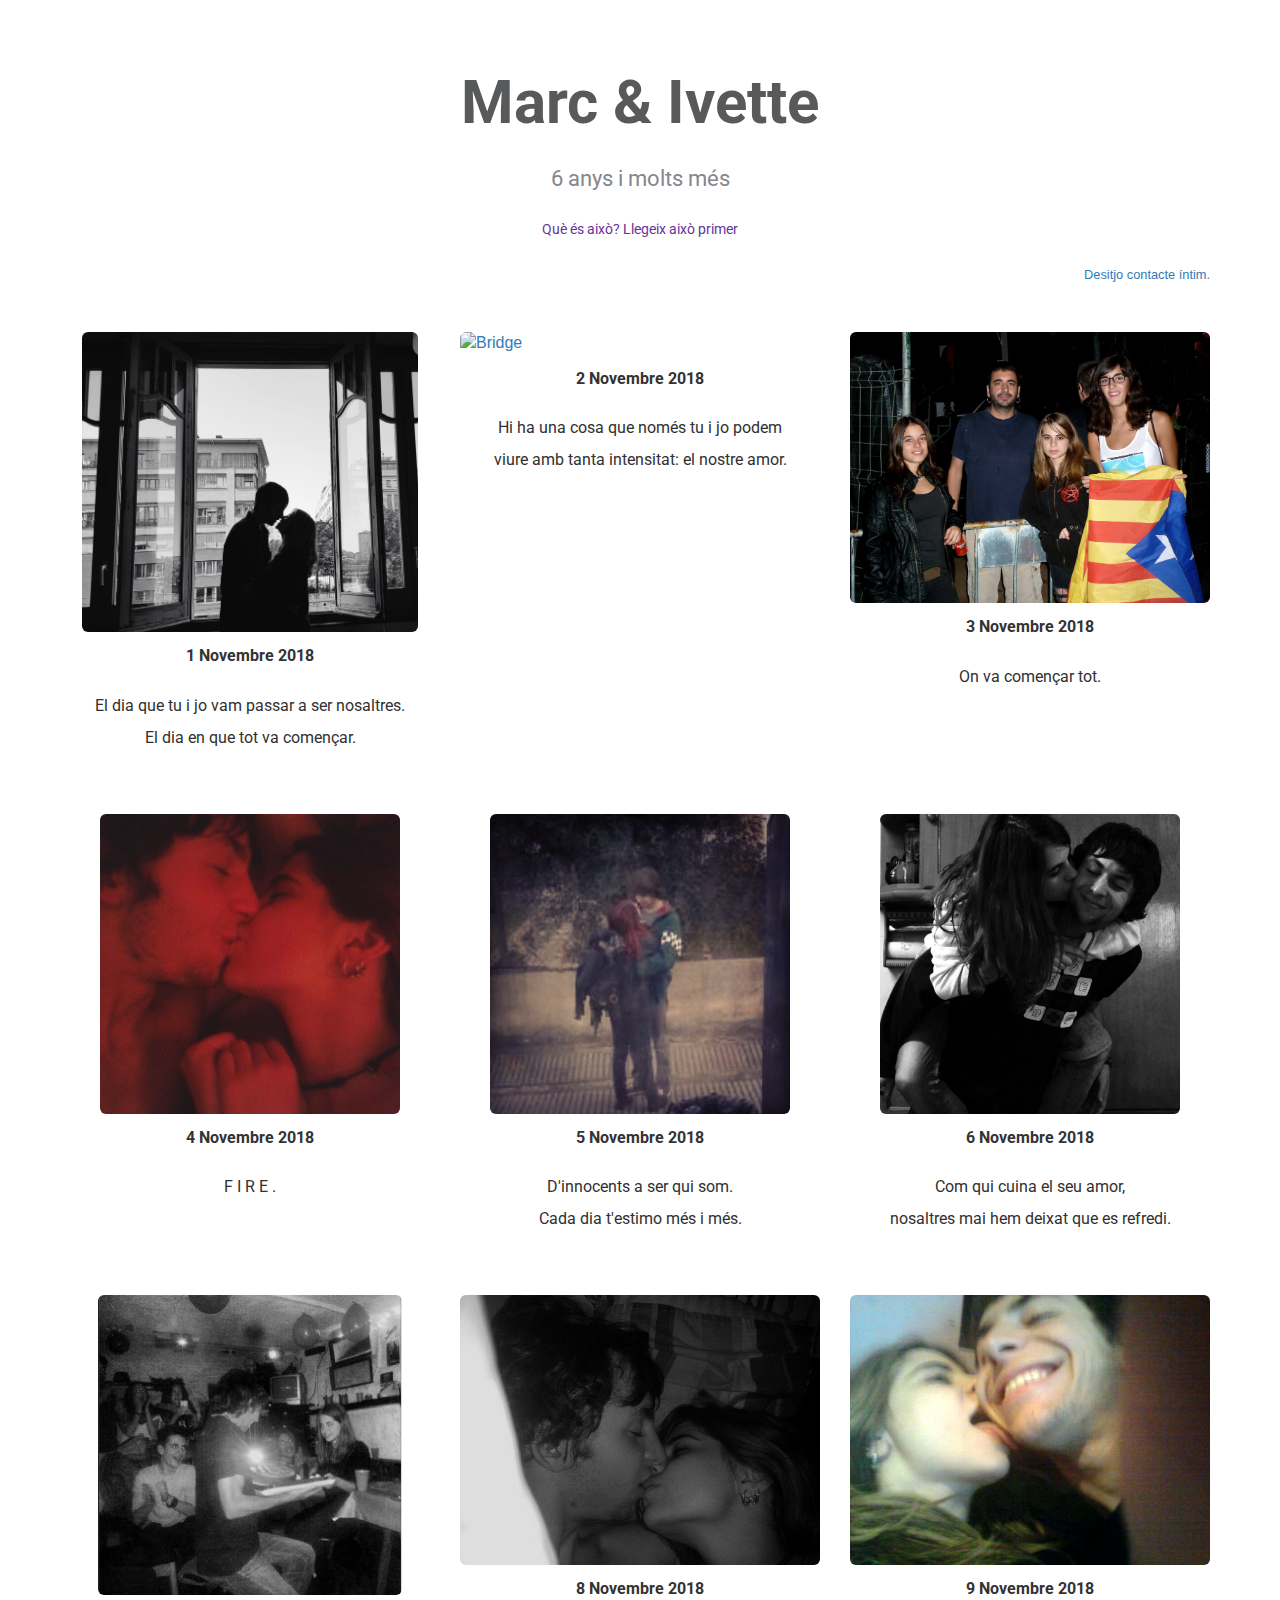
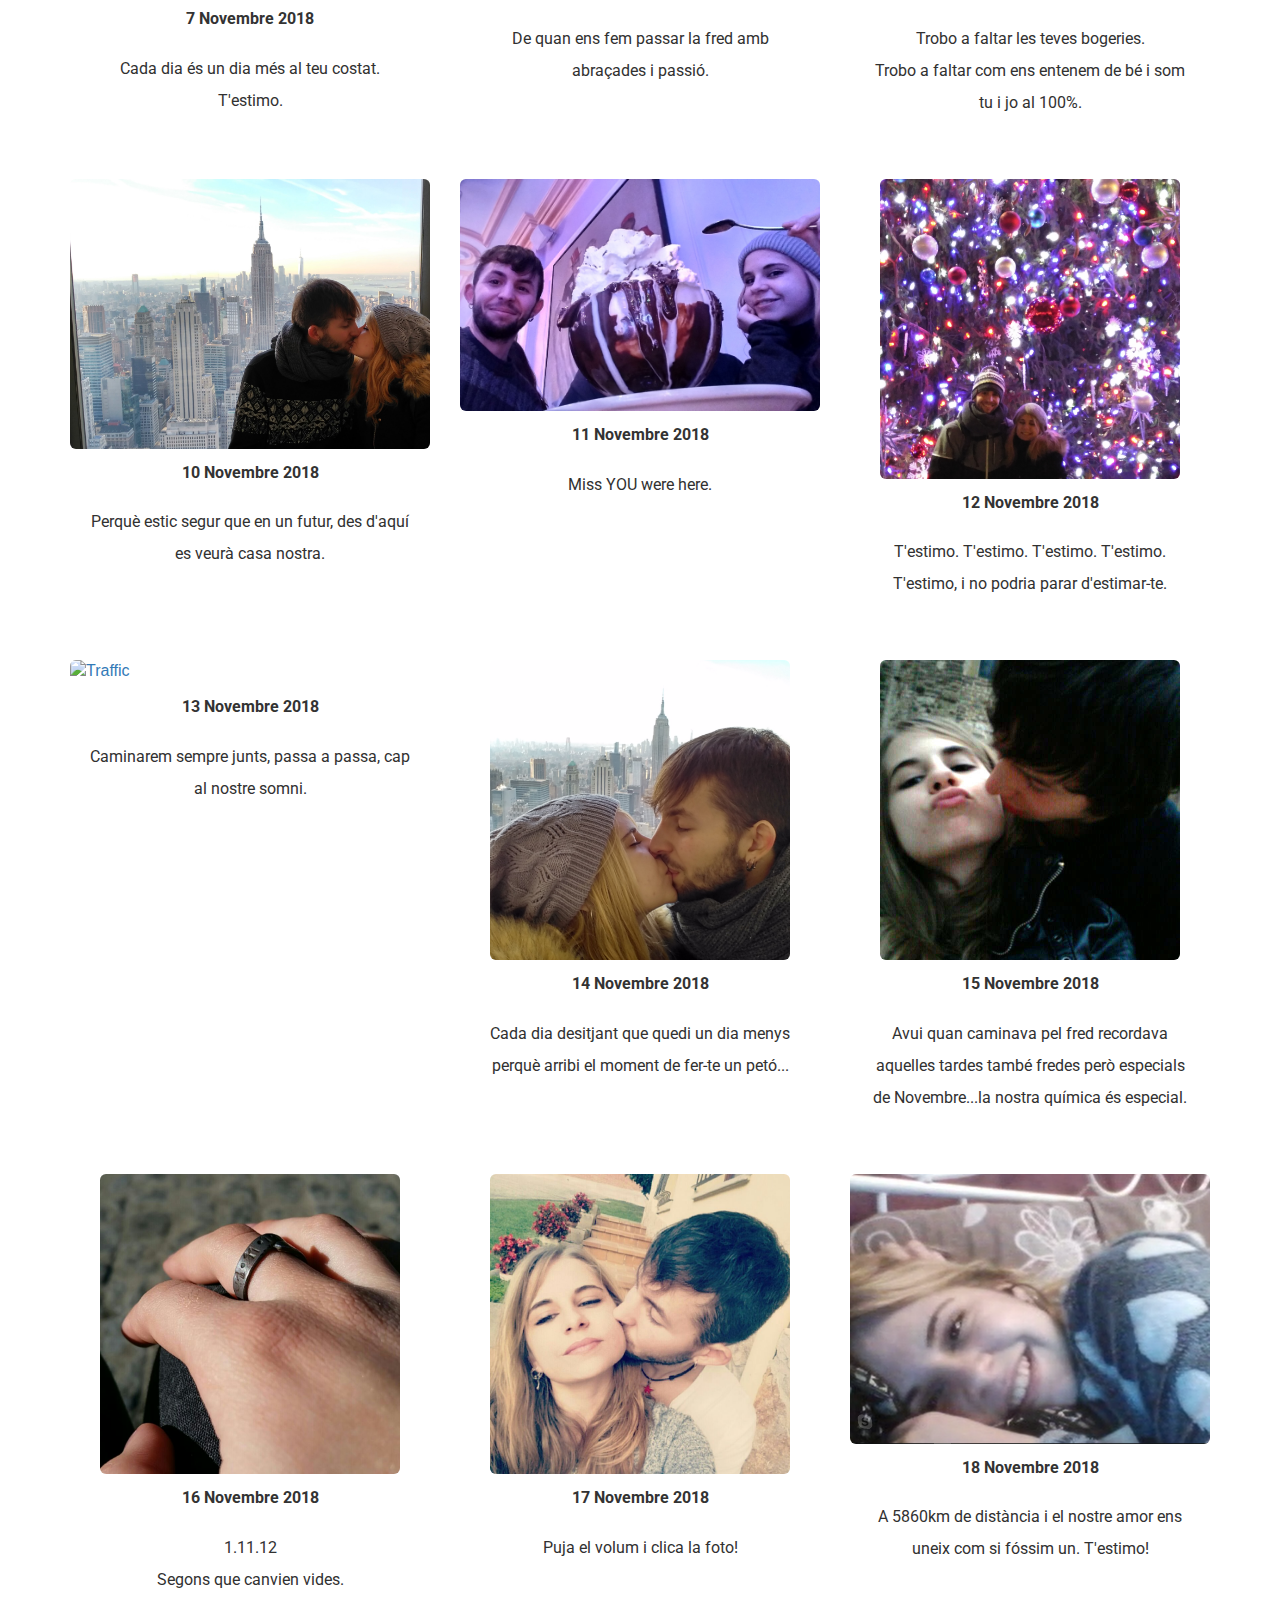
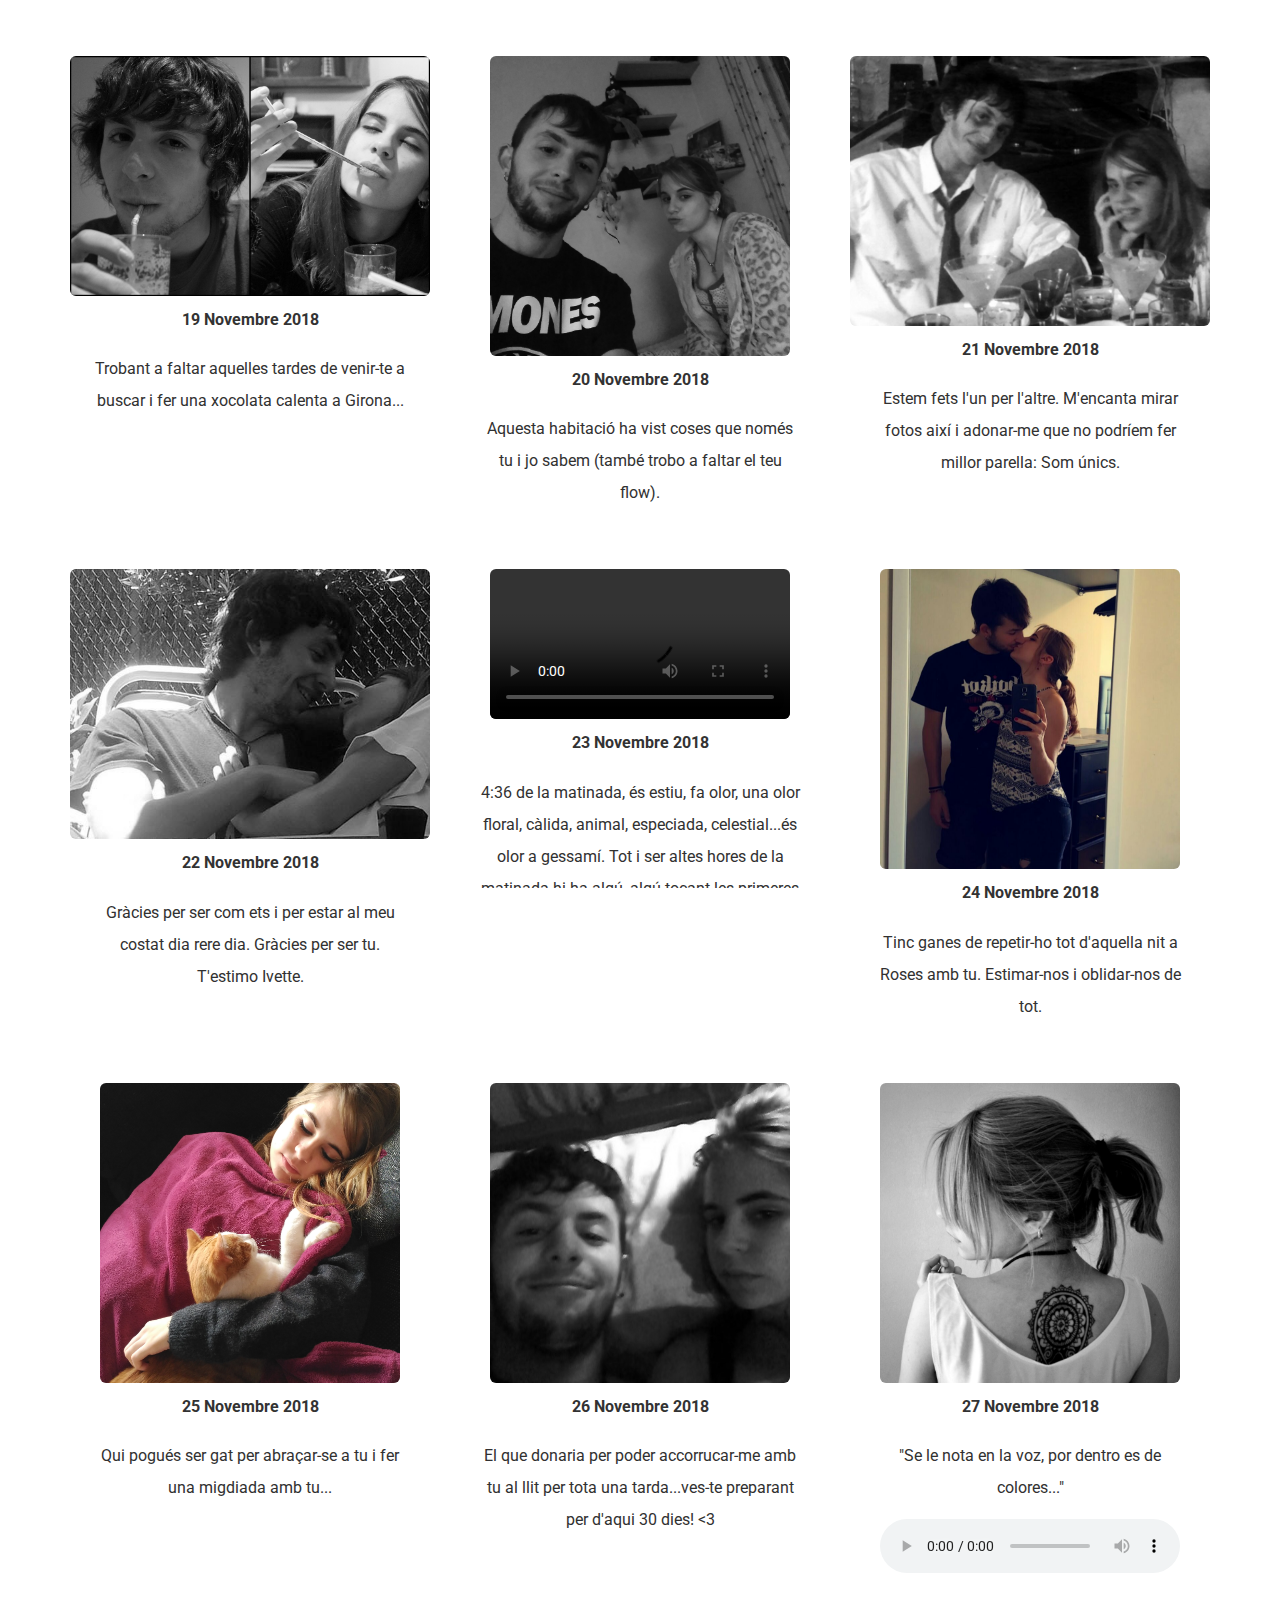
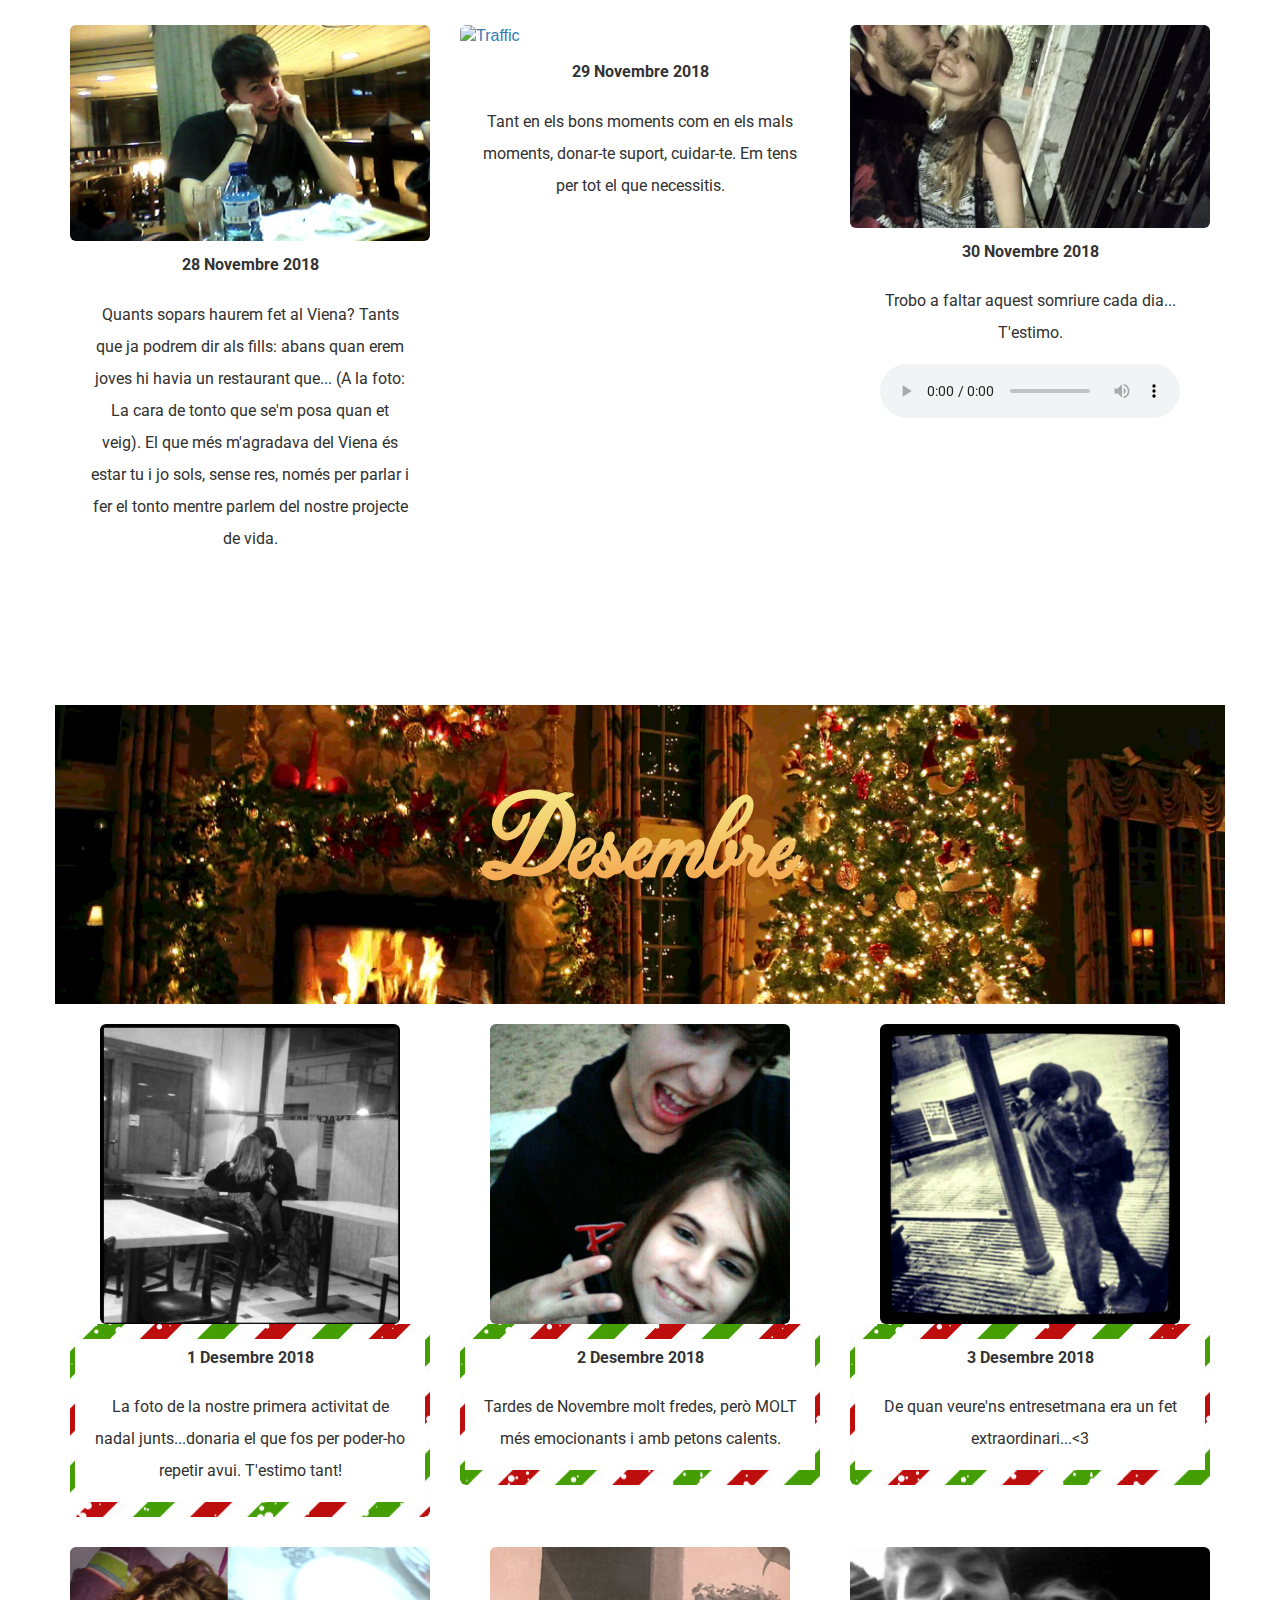
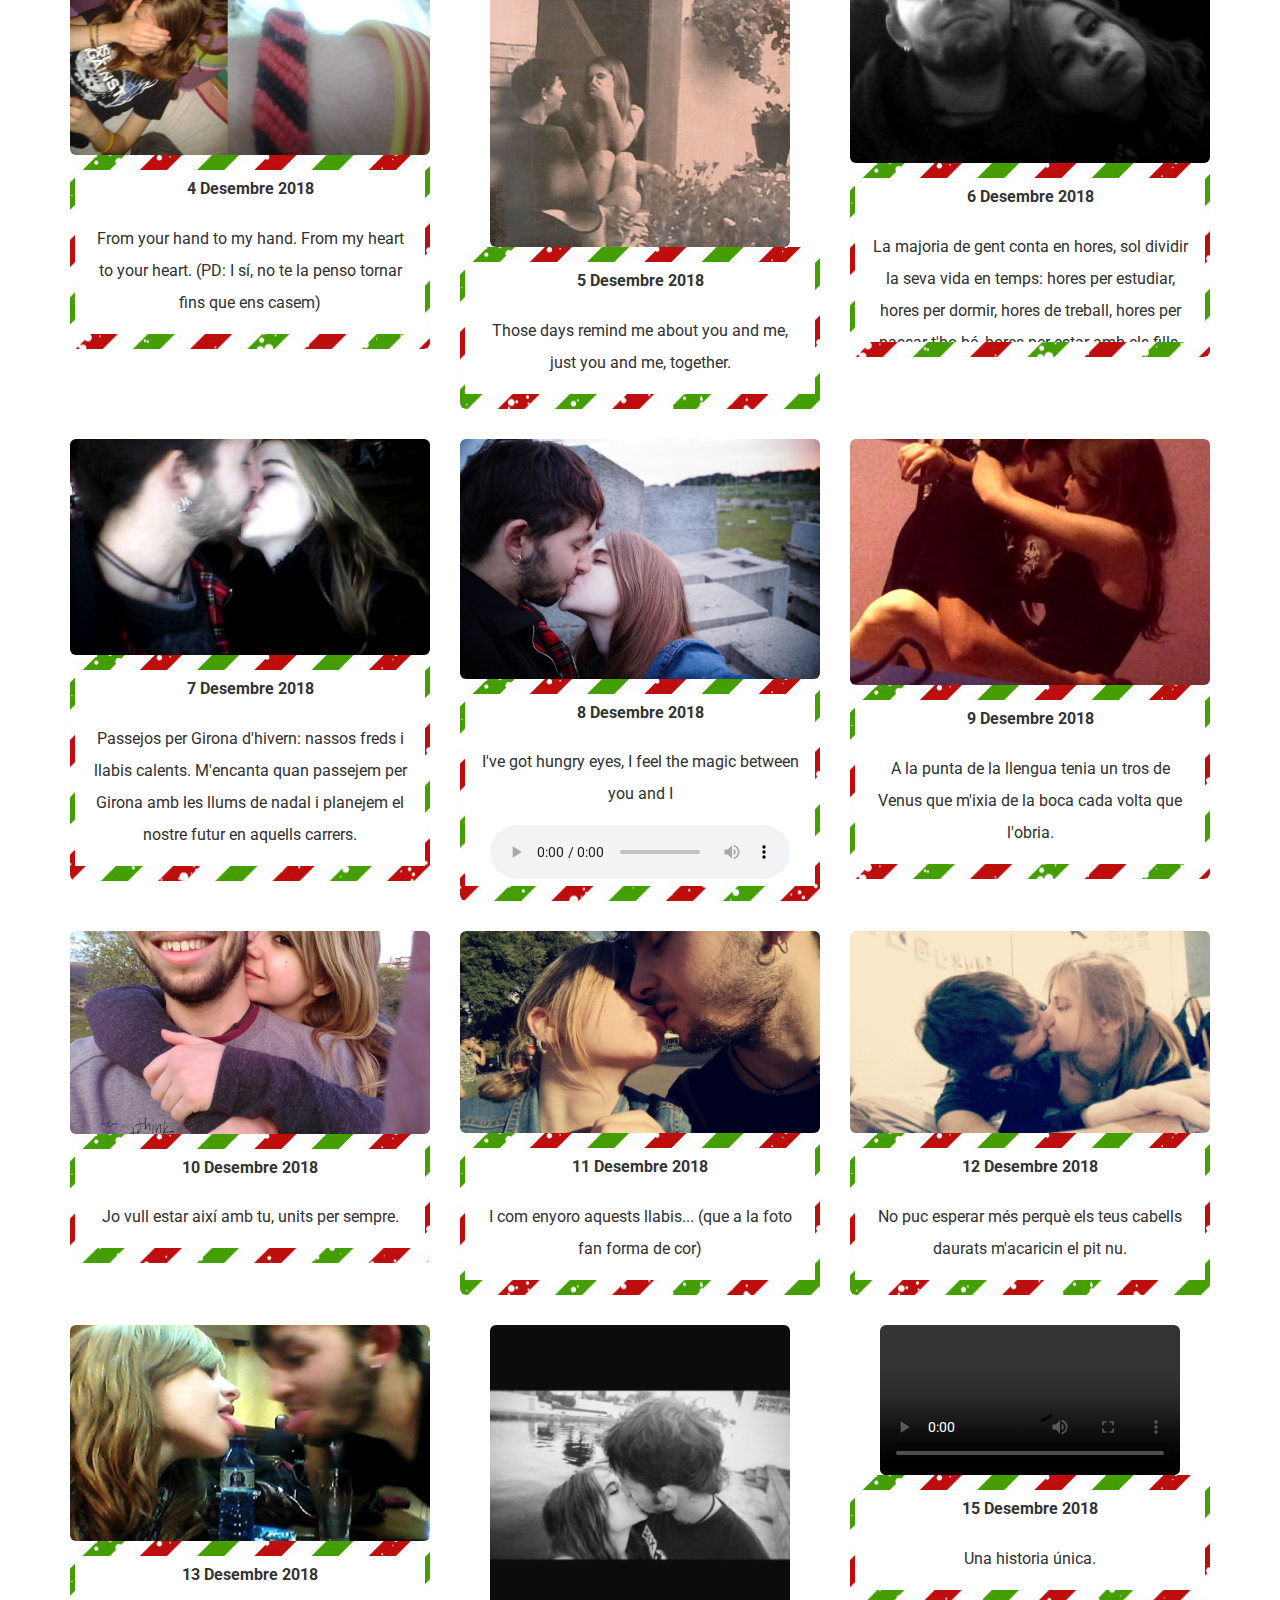
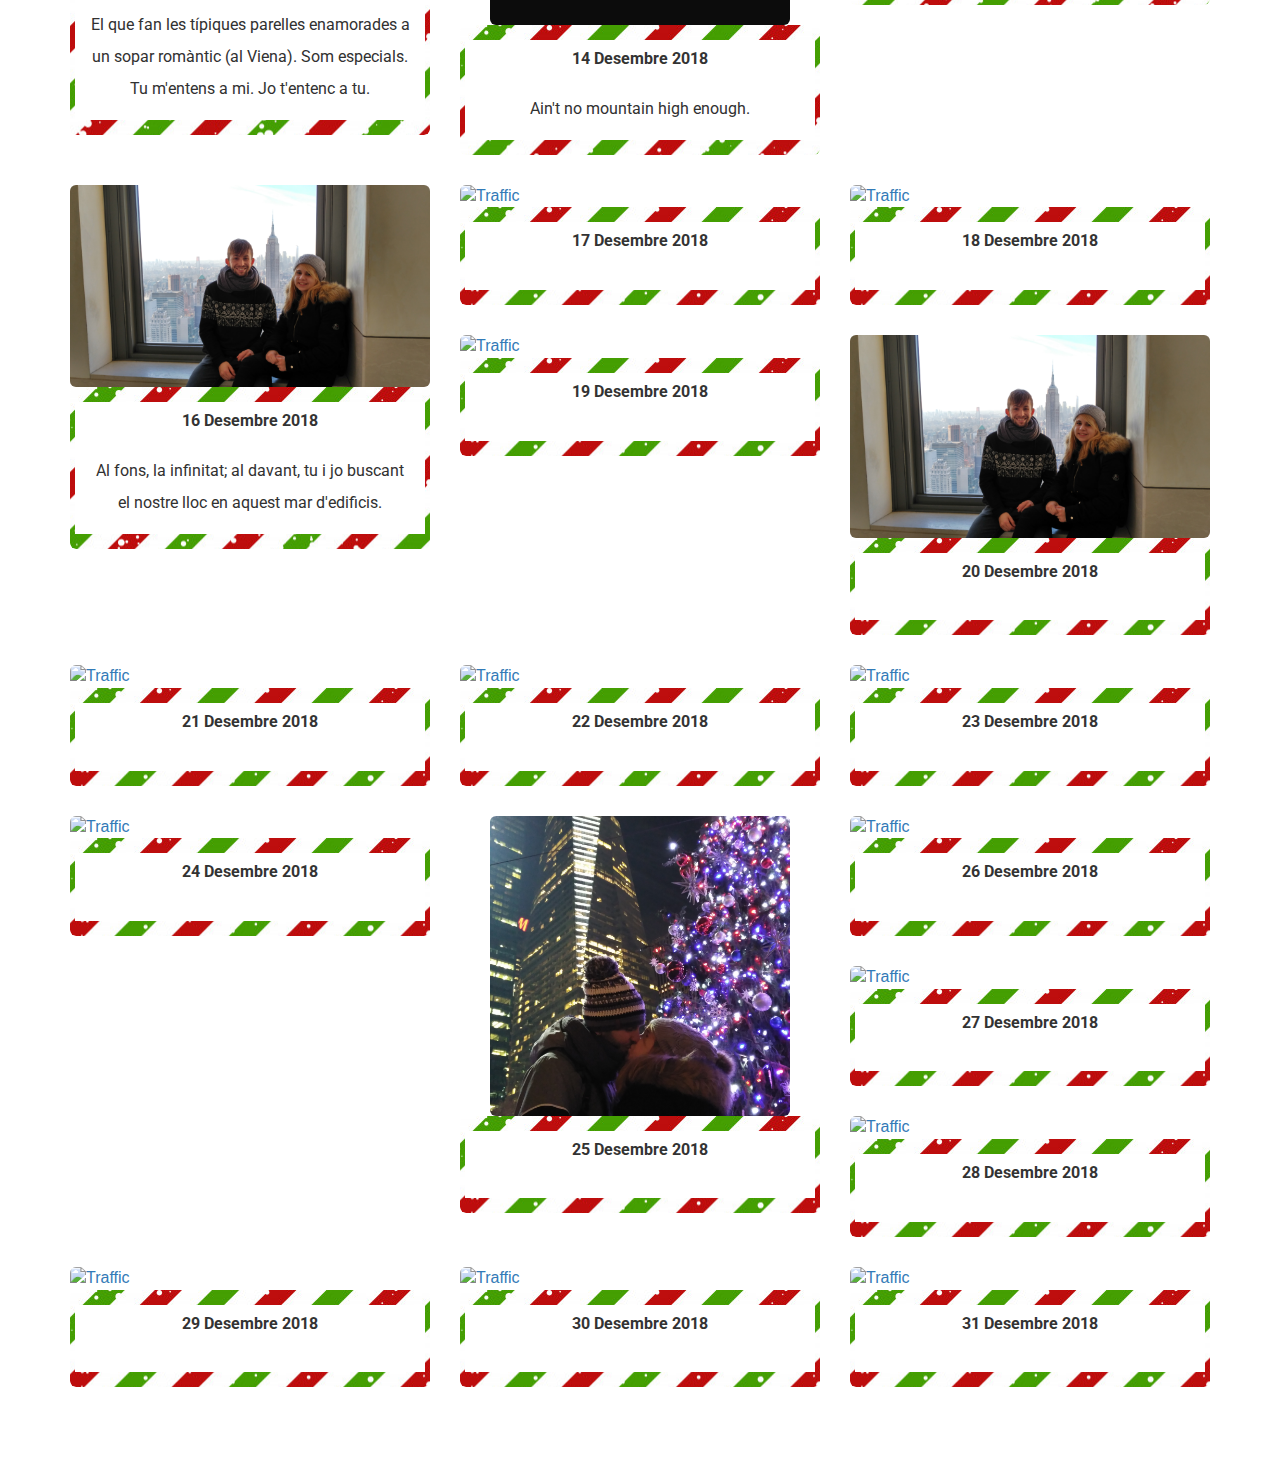
==== index.html @ a304feb8 "pujja" ====
<!DOCTYPE html>
<html>

<head>
    <meta charset="utf-8" />
    <meta http-equiv="X-UA-Compatible" content="IE=edge">
    <title>Nauak</title>
    <meta name="viewport" content="width=device-width, initial-scale=1, shrink-to-fit=no">

    <!-- Bootstrap styles -->
    <!-- Bootstrap 4 desactivat però tb funciona, faré servir el 3 com al tutorial -->
    <!--link rel="stylesheet" href="https://maxcdn.bootstrapcdn.com/bootstrap/4.0.0/css/bootstrap.min.css" integrity="sha384-Gn5384xqQ1aoWXA+058RXPxPg6fy4IWvTNh0E263XmFcJlSAwiGgFAW/dAiS6JXm" crossorigin="anonymous"-->

    <!-- Bootstrap 3 -->
    <!-- ink rel="stylesheet" href="https://maxcdn.bootstrapcdn.com/bootstrap/3.3.7/css/bootstrap.min.css" -->

    <link rel="stylesheet" href="styles/bootstrap.min.css">

    <!-- Font utilitzada -->

    <!--link href="https://fonts.googleapis.com/css?family=Droid+Sans:400,700" rel="stylesheet"-->
    <!-- Roboto! -->
    <link href="https://fonts.googleapis.com/css?family=Roboto:400,600,700,800" rel="stylesheet">

    <!--link rel="stylesheet" href="https://cdnjs.cloudflare.com/ajax/libs/baguettebox.js/1.8.1/baguetteBox.min.css"-->

    <!-- gallery styles -->
    <link rel="stylesheet" href="styles/baguetteBox.min.css">
    <link rel="stylesheet" href="styles/gallery-clean.css">
    <link rel="stylesheet" href="styles/videos.css">

    <!-- Button stylesheet -->
    <!--link rel="stylesheet" href="styles/topbutton.css"-->

    <!-- Return to top button styles -->
    <!--style>
        .back-to-top{
            cursor: pointer;
            position: fixed;
            bottom: 20px;
            right: 20px;
            display:none;
        }
    </style-->

    <!-- Fonts -->
    <link rel="stylesheet" href="christmasfonts/christmaseve_Numb.ttf">
    <style>
        #return-to-top {
            position: fixed;
            bottom: 20px;
            right: 20px;
            background: rgb(0, 0, 0);
            background: rgba(0, 0, 0, 0.7);
            width: 50px;
            height: 50px;
            display: block;
            text-decoration: none;
            -webkit-border-radius: 35px;
            -moz-border-radius: 35px;
            border-radius: 35px;
            display: none;
            -webkit-transition: all 0.3s linear;
            -moz-transition: all 0.3s ease;
            -ms-transition: all 0.3s ease;
            -o-transition: all 0.3s ease;
            transition: all 0.3s ease;
        }

        #return-to-top i {
            color: #fff;
            margin: 0;
            position: relative;
            left: 16px;
            top: 13px;
            font-size: 19px;
            -webkit-transition: all 0.3s ease;
            -moz-transition: all 0.3s ease;
            -ms-transition: all 0.3s ease;
            -o-transition: all 0.3s ease;
            transition: all 0.3s ease;
        }

        #return-to-top:hover {
            background: rgba(0, 0, 0, 0.9);
        }

        #return-to-top:hover i {
            color: #fff;
            top: 5px;
        }

        /*
.jumbotron {
 background: url(images/Fondo.jpg) fixed center no-repeat;
 background-size: cover;
 min-height: 500px;
}*/
    </style>

    <link rel="stylesheet" href="styles/custom_style.css">

    <link rel="manifest" href="/manifest.json">

</head>

<body>

    <!--a href="#" id="return-to-top"><i class="icon-chevron-up"></i></a-->

    <!--button id="myBtn" class="js-scroll-trigger" title="Go to top">Top</button-->


    <!-- ICON NEEDS FONT AWESOME FOR CHEVRON UP ICON -->
    <link href="//netdna.bootstrapcdn.com/font-awesome/3.2.1/css/font-awesome.css" rel="stylesheet">

    <!--div class="jumbotron"></div-->

    <div class="container gallery-container">

        <h1>Marc & Ivette</h1>

        <p class="page-description text-center">6 anys i molts més</p>

        <a href="https://nauak.github.io/about/">
            <p class="page-description text-center" style="font-size:14px;color:rebeccapurple">Què és això? Llegeix
                això primer</p>
        </a>

        <a href="./contacte.html">
            <p style="text-align: end; font-size:0.8em">Desitjo contacte íntim.</p>
        </a>


        <div class="tz-gallery">
            <div id="novembrewrapp">
                <div class="row">

                    <div class="col-sm-6 col-md-4">
                        <div class="thumbnail">
                            <a class="lightbox" href="images/11-1.jpeg">
                                <img src="images/11-1.jpeg" alt="Park">
                            </a>
                            <div class="caption">
                                <h3>1 Novembre 2018</h3>
                                <p>El dia que tu i jo vam passar a ser nosaltres. El dia en que tot va començar.</p>
                            </div>
                        </div>
                    </div>
                    <div class="col-sm-6 col-md-4">
                        <div class="thumbnail">
                            <a class="lightbox" href="images/11-2.jpeg">
                                <img src="images/11-2.jpeg" alt="Bridge">
                            </a>
                            <div class="caption">
                                <h3>2 Novembre 2018</h3>
                                <p>Hi ha una cosa que només tu i jo podem viure amb tanta intensitat: el nostre amor.</p>
                            </div>
                        </div>
                    </div>
                    <div class="col-sm-6 col-md-4">
                        <div class="thumbnail">
                            <a class="lightbox" href="images/11-3.jpg">
                                <img src="images/11-3.jpg" alt="Tuneel">
                            </a>
                            <div class="caption">
                                <h3>3 Novembre 2018</h3>
                                <p>On va començar tot.</p>
                            </div>
                        </div>
                    </div>

                </div>
                <div class="row">
                    <div class="col-sm-6 col-md-4">
                        <div class="thumbnail">
                            <a class="lightbox" href="images/11-4.jpg">
                                <img src="images/11-4.jpg" alt="Tuneel">
                            </a>
                            <div class="caption">
                                <h3>4 Novembre 2018</h3>
                                <p>F I R E .</p>
                            </div>
                        </div>
                    </div>
                    <div class="col-sm-6 col-md-4">
                        <div class="thumbnail">
                            <a class="lightbox" href="images/11-5.jpg">
                                <img src="images/11-5.jpg" alt="Rails">
                            </a>
                            <div class="caption">
                                <h3>5 Novembre 2018</h3>
                                <p style="padding-bottom: 0px">D'innocents a ser qui som.</p>
                                <p style="padding-top: 0px">Cada dia t'estimo més i més.</p>
                            </div>
                        </div>
                    </div>
                    <div class="col-sm-6 col-md-4">
                        <div class="thumbnail">
                            <a class="lightbox" href="images/11-6.jpg">
                                <img src="images/11-6.jpg" alt="Traffic">
                            </a>
                            <div class="caption">
                                <h3>6 Novembre 2018</h3>
                                <p style="padding-bottom: 0px">Com qui cuina el seu amor,</p>
                                <p style="padding-top: 0px">nosaltres mai hem deixat que es refredi.</p>
                            </div>
                        </div>
                    </div>
                </div>
                <div class="row">
                    <div class="col-sm-6 col-md-4">
                        <div class="thumbnail">
                            <a class="lightbox" href="images/11-7.jpg">
                                <img src="images/11-7.jpg" alt="Traffic">
                            </a>
                            <div class="caption">
                                <h3>7 Novembre 2018</h3>
                                <p style="padding-bottom: 0px">Cada dia és un dia més al teu costat.</p>
                                <p style="padding-top: 0px">T'estimo.</p>
                            </div>
                        </div>
                    </div>
                    <div class="col-sm-6 col-md-4">
                        <div class="thumbnail">
                            <a class="lightbox" href="images/11-8.jpg">
                                <img src="images/11-8.jpg" alt="Traffic">
                            </a>
                            <div class="caption">
                                <h3>8 Novembre 2018</h3>
                                <p>De quan ens fem passar la fred amb abraçades i passió.</p>
                            </div>
                        </div>
                    </div>
                    <div class="col-sm-6 col-md-4">
                        <div class="thumbnail">
                            <a class="lightbox" href="images/11-9.jpg">
                                <img src="images/11-9.jpg" alt="Traffic">
                            </a>
                            <div class="caption">
                                <h3>9 Novembre 2018</h3>
                                <p style="padding-bottom: 0px">Trobo a faltar les teves bogeries.</p>
                                <p style="padding-top: 0px">Trobo a faltar com ens entenem de bé i som tu i jo al 100%.</p>
                            </div>
                        </div>
                    </div>
                </div>
                <div class="row">
                    <div class="col-sm-6 col-md-4">
                        <div class="thumbnail">
                            <a class="lightbox" href="images/11-10.jpg">
                                <img src="images/11-10.jpg" alt="Traffic">
                            </a>
                            <div class="caption">
                                <h3>10 Novembre 2018</h3>
                                <p>Perquè estic segur que en un futur, des d'aquí es veurà casa nostra.</p>
                            </div>
                        </div>
                    </div>
                    <div class="col-sm-6 col-md-4">
                        <div class="thumbnail">
                            <a class="lightbox" href="images/11-11.jpg">
                                <img src="images/11-11.jpg" alt="Traffic">
                            </a>
                            <div class="caption">
                                <h3>11 Novembre 2018</h3>
                                <p>Miss YOU were here.</p>
                            </div>
                        </div>
                    </div>
                    <div class="col-sm-6 col-md-4">
                        <div class="thumbnail">
                            <a class="lightbox" href="images/11-12.jpg">
                                <img src="images/11-12.jpg" alt="Traffic">
                            </a>
                            <div class="caption">
                                <h3>12 Novembre 2018</h3>
                                <p>T'estimo. T'estimo. T'estimo. T'estimo. T'estimo, i no podria parar d'estimar-te.</p>
                            </div>
                        </div>
                    </div>
                </div>
                <div class="row">
                    <div class="col-sm-6 col-md-4">
                        <div class="thumbnail">
                            <a class="lightbox" href="images/11-13.jpg">
                                <img src="images/11-13.jpg" alt="Traffic">
                            </a>
                            <div class="caption">
                                <h3>13 Novembre 2018</h3>
                                <p>Caminarem sempre junts, passa a passa, cap al nostre somni.</p>
                            </div>
                        </div>
                    </div>
                    <div class="col-sm-6 col-md-4">
                        <div class="thumbnail">
                            <a class="lightbox" href="images/11-14.jpg">
                                <img src="images/11-14.jpg" alt="Traffic">
                            </a>
                            <div class="caption">
                                <h3>14 Novembre 2018</h3>
                                <p>Cada dia desitjant que quedi un dia menys perquè arribi el moment de fer-te un
                                    petó...</p>
                            </div>
                        </div>
                    </div>
                    <div class="col-sm-6 col-md-4">
                        <div class="thumbnail">
                            <a class="lightbox" href="images/11-15.jpg">
                                <img src="images/11-15.jpg" alt="Traffic">
                            </a>
                            <div class="caption">
                                <h3>15 Novembre 2018</h3>
                                <p>Avui quan caminava pel fred recordava aquelles tardes també fredes però especials de
                                    Novembre...la nostra química és especial.</p>
                            </div>
                        </div>
                    </div>
                </div>
                <div class="row">
                    <div class="col-sm-6 col-md-4">
                        <div class="thumbnail">
                            <a class="lightbox" href="images/11-16.jpg">
                                <img src="images/11-16.jpg" alt="Traffic">
                            </a>
                            <div class="caption">
                                <h3>16 Novembre 2018</h3>
                                <p style="padding-bottom: 0px">1.11.12</p>
                                <p style="padding-top: 0px">Segons que canvien vides.</p>
                            </div>
                        </div>
                    </div>
                    <div class="col-sm-6 col-md-4">
                        <div class="thumbnail">
                            <a class="lightbox" href="images/11-17.jpg" onclick="document.getElementById('Beast').play(); document.getElementById('Beast').style.display = 'block'; document.getElementById('amagaho').style.display = 'none'; document.getElementById('mostraho').style.display = 'block'">
                                <img src="images/11-17.jpg" alt="Traffic">
                            </a>
                            <div class="caption">
                                <h3>17 Novembre 2018</h3>
                                <p id="amagaho">Puja el volum i clica la foto!</p>
                                <p id="mostraho" style="display:none">17/11...T'estimo tant petitsuis!!</p>
                                <audio style="display: none; margin-left: auto; margin-right: auto" id="Beast" src="media/BeastBurden.mp3"
                                    controls preload="auto"></audio>
                            </div>
                        </div>
                    </div>
                    <div class="col-sm-6 col-md-4">
                        <div class="thumbnail">
                            <a class="lightbox" href="images/11-18.jpg">
                                <img src="images/11-18.jpg" alt="Traffic">
                            </a>
                            <div class="caption">
                                <h3>18 Novembre 2018</h3>
                                <p>A 5860km de distància i el nostre amor ens uneix com si fóssim un. T'estimo!</p>
                            </div>
                        </div>
                    </div>
                </div>
                <div class="row">
                    <div class="col-sm-6 col-md-4">
                        <div class="thumbnail">
                            <a class="lightbox" href="images/11-19.jpg">
                                <img src="images/11-19.jpg" alt="Traffic">
                            </a>
                            <div class="caption">
                                <h3>19 Novembre 2018</h3>
                                <p>Trobant a faltar aquelles tardes de venir-te a buscar i fer una xocolata calenta a
                                    Girona...</p>
                            </div>
                        </div>
                    </div>
                    <div class="col-sm-6 col-md-4">
                        <div class="thumbnail">
                            <a class="lightbox" href="images/11-20.jpg">
                                <img style="filter: saturate(0%);" src="images/11-20.jpg" alt="Traffic">
                            </a>
                            <div class="caption">
                                <h3>20 Novembre 2018</h3>
                                <p>Aquesta habitació ha vist coses que només tu i jo sabem (també trobo a faltar el teu
                                    flow).</p>
                            </div>
                        </div>
                    </div>
                    <div class="col-sm-6 col-md-4">
                        <div class="thumbnail">
                            <a class="lightbox" href="images/11-21.jpg">
                                <img style="filter: saturate(0%);" src="images/11-21.jpg" alt="Traffic">
                            </a>
                            <div class="caption">
                                <h3>21 Novembre 2018</h3>
                                <p>Estem fets l'un per l'altre. M'encanta mirar fotos així i adonar-me que no podríem
                                    fer
                                    millor parella: Som únics.</p>
                            </div>
                        </div>
                    </div>
                </div>
                <div class="row">
                    <div class="col-sm-6 col-md-4">
                        <div class="thumbnail">
                            <a class="lightbox" href="images/11-22.jpg">
                                <img style="filter: saturate(0%);" src="images/11-22.jpg" alt="Traffic">
                            </a>
                            <div class="caption">
                                <h3>22 Novembre 2018</h3>
                                <p>Gràcies per ser com ets i per estar al meu costat dia rere dia. Gràcies per ser tu.
                                    T'estimo Ivette.</p>
                            </div>
                        </div>
                    </div>

                    <div class="col-sm-6 col-md-4">
                        <div class="thumbnail">
                            <video controls src="images/11-23.mp4"></video>
                            <div class="caption">
                                <h3>23 Novembre 2018</h3>
                                <p style="max-height: 126px; overflow: scroll;">4:36 de la matinada, és estiu, fa olor,
                                    una
                                    olor floral, càlida, animal, especiada, celestial...és olor a gessamí. Tot i ser
                                    altes
                                    hores de la matinada hi ha algú, algú tocant les primeres notes de “More than
                                    words”.
                                    Surto a la terrassa.
                                    Recordo l’estiu del 96 com si fos ahir. Un 17 d’Agost del 96 a les 8:26 del vespre.
                                    L’esperava, l’esperava a ell. Teníem 17 i 21 anys. Portava els meus shorts negres
                                    estripats, la samarreta de tirants de “The Clash”,un calçat còmode, un senzill
                                    monyo i
                                    un maquillatge discret. Va ser puntual, a dos quarts de nou em va passar a buscar
                                    amb
                                    la seva vespa. Jo vivia a les afores de Sant Dalmai, ell era de Girona, vivia en un
                                    piset amagat en un carreró petit i obsolet del Barri Vell. Em va portar a sopar al
                                    seu
                                    pis i desprès varem sortir a caminar, a perdre’ns pels carrerons plens de màgia i
                                    olors
                                    florals del Barri Vell . Tant sols feia 3 setmanes que sortíem junts. Mai cap noi
                                    m’havia respectat tant com ell ho feia, d’aquella manera que només podia i sabia
                                    fer
                                    ell. Recordo que em va aturar just davant de la botiga de te, em va mirar als ulls
                                    i
                                    sense dir res em va besar amb els seus llavis carnosos i dolços, em va somriure. Un
                                    petó per a recordar. Sense dir ni fer res més vam seguir caminant. Quan ja estàvem
                                    cansats varem anar al seu pis. Va agafar la seva guitarra clàssica, vella i
                                    desgastada,
                                    i va començar a tocar i a cantar “More than words”, tenia una veu melosa. Aquella
                                    nit
                                    va ser la primera nit que dormíem junts, una nit on els actes eres més que
                                    paraules.
                                    Varem viure 5 mesos intensos, passionals, romàntics, tendres... semblava impossible
                                    que
                                    allò s’acabés, era massa perfecte i senzill. El 5 de gener de l’any següent em va
                                    telefonar al matí, devien ser cap a dos quarts de nou. Em va dir que havíem de
                                    parlar,
                                    que no em preocupés. Em va dir que a les set de la tarda havia d’estar als Jardins
                                    dels
                                    Alemanys, a Girona. Instantàniament un calfred em va recórrer el cos. No podia
                                    evitar
                                    posar-me nerviosa. Vaig passar-me el dia escoltant “Extreme”. Cap a les sis i quart
                                    vaig començar-me a arreglar per anar a Girona. Vaig arribar als Jardins dels
                                    Alemanys
                                    deu minuts abans, tot i això ell ja estava allà, esperant-me. Em va mirar i
                                    immediatament vaig saber que alguna cosa no anava bé, a vegades una mirada val més
                                    que
                                    mil paraules. Li vaig demanar que anés al gra, i així ho va fer. Em va explicar que
                                    estava cansat, que se’n anava a Àfrica, que necessitava descobrir món, que no li
                                    agradava com eren les coses aquí i que si no ho feia ara no ho faria mai. En aquell
                                    moment em va caure el món a sobre, podia notar com el cor se m’anava partint en dos
                                    en
                                    cada explicació que em donava. Li vaig dir que si realment m’estimava que ho
                                    demostrés
                                    i que es quedés. Em va dir que m’estimava molt, que mai havia estimat a algú de la
                                    manera que m’estimava a mi, però que era el millor per a ell i per a mi. Em va dir:
                                    “No
                                    tens ni 18 anys, i jo ja en tinc 21. T’estimo molt però necessito fer-me un favor a
                                    mi
                                    mateix i marxar. I en part, també és el millor per a tu. Mai dubtis de que
                                    t’estimo.”
                                    El vaig contestar dient-li que què faria si li tragues aquesta paraula, t’estimo.
                                    Que
                                    llavors no podria fer les coses tant sols dient t’estimo. Em va dir que ho sentia
                                    molt
                                    però que ja estava decidit. El vaig mirar amb ulls plorosos i vaig marxar sense dir
                                    res
                                    més.
                                    Tot i ser altes hores de la matinada hi ha algú, algú tocant les primeres notes de
                                    “More than words”. Surto a la terrassa. Han passat 3 anys d’aquell estiu. Intento
                                    esbrinar de qui és la silueta de l’individu que està tocant, no el reconec. Quan
                                    comença a cantar em ve al cap, és aquella veu inimitable, és la veu melosa de la
                                    qual
                                    en vaig estar tant enamorada. És ell. <br>Escrit per: <b>Ivette Vázquez Alonso</b></p>
                            </div>
                        </div>
                    </div>
                    <div class="col-sm-6 col-md-4">
                        <div class="thumbnail">
                            <a class="lightbox" href="images/11-24.jpg">
                                <img src="images/11-24.jpg" alt="Traffic">
                            </a>
                            <div class="caption">
                                <h3>24 Novembre 2018</h3>
                                <p>Tinc ganes de repetir-ho tot d'aquella nit a Roses amb tu. Estimar-nos i oblidar-nos
                                    de
                                    tot.</p>
                            </div>
                        </div>
                    </div>
                </div>
                <div class="row">
                    <div class="col-sm-6 col-md-4">
                        <div class="thumbnail">
                            <a class="lightbox" href="images/11-25.jpg">
                                <img src="images/11-25.jpg" alt="Traffic">
                            </a>
                            <div class="caption">
                                <h3>25 Novembre 2018</h3>
                                <p>Qui pogués ser gat per abraçar-se a tu i fer una migdiada amb tu...</p>
                            </div>
                        </div>
                    </div>
                    <div class="col-sm-6 col-md-4">
                        <div class="thumbnail">
                            <a class="lightbox" href="images/11-26.jpg">
                                <img style="filter: saturate(0%);" src="images/11-26.jpg" alt="Traffic">
                            </a>
                            <div class="caption">
                                <h3>26 Novembre 2018</h3>
                                <p>El que donaria per poder accorrucar-me amb tu al llit per tota una tarda...ves-te
                                    preparant per d'aqui 30 dies! <3</p> </div> </div> </div> <div class="col-sm-6 col-md-4">
                                        <div class="thumbnail">
                                            <a class="lightbox" href="images/11-27.jpg" onload="document.getElementById('Sitevas').style.display = 'block';"
                                                onclick="document.getElementById('Sitevas').play(); document.getElementById('Sitevas').style.display = 'block'; document.getElementById('amagaho').style.display = 'none'; document.getElementById('mostraho').style.display = 'block'">
                                                <img src="images/11-27.jpg" alt="Traffic">
                                            </a>
                                            <div class="caption">
                                                <h3>27 Novembre 2018</h3>
                                                <p>"Se le nota en la voz, por dentro es de colores..."</p>
                                                <audio style="margin-left: auto; margin-right: auto" id="Sitevas" src="images/sitevas.mp3"
                                                    controls preload="auto"></audio>
                                            </div>
                                        </div>
                            </div>
                        </div>
                        <div class="row">
                            <div class="col-sm-6 col-md-4">
                                <div class="thumbnail">
                                    <a class="lightbox" href="images/11-28.jpg">
                                        <img src="images/11-28.jpg" alt="Traffic">
                                    </a>
                                    <div class="caption">
                                        <h3>28 Novembre 2018</h3>
                                        <p>Quants sopars haurem fet al Viena? Tants que ja podrem dir als fills: abans
                                            quan
                                            erem joves hi havia un restaurant que... (A la foto: La cara de tonto que
                                            se'm
                                            posa quan et veig). El que més m'agradava del Viena és estar tu i jo sols,
                                            sense res, només per parlar i fer el tonto mentre parlem del nostre
                                            projecte de
                                            vida.</p>
                                    </div>
                                </div>
                            </div>
                            <div class="col-sm-6 col-md-4">
                                <div class="thumbnail">
                                    <a class="lightbox" href="images/11-29.jpg">
                                        <img src="images/11-29.jpg" alt="Traffic">
                                    </a>
                                    <div class="caption">
                                        <h3>29 Novembre 2018</h3>
                                        <p>Tant en els bons moments com en els mals moments, donar-te suport,
                                            cuidar-te. Em
                                            tens per tot el que necessitis.</p>
                                    </div>
                                </div>
                            </div>
                            <div class="col-sm-6 col-md-4">
                                <div class="thumbnail">
                                    <a class="lightbox" href="images/11-30.jpg">
                                        <img style="left:50%" src="images/11-30.jpg" alt="Traffic">
                                    </a>
                                    <div class="caption">
                                        <h3>30 Novembre 2018</h3>
                                        <p>Trobo a faltar aquest somriure cada dia... T'estimo.</p>
                                        <audio style="margin-left: auto; margin-right: auto" id="Sitevas" src="media/Breezedblocks.mp3"
                                            controls preload="auto"></audio>
                                    </div>
                                </div>
                            </div>
                        </div>
            </div>
        </div>
        </div>
<div id="decembrewrapp">   
    <div  class="container gallery-container">
            <div class="tz-gallery">

                        <div class="row">
                            <div id="decemberhead">
                                <h1 id="december_title">Desembre</h1>
                            </div>
                        </div>

                        <div class="row">

                            <div class="col-sm-6 col-md-4">
                                <div class="thumbnail">
                                    <a class="lightbox" id="12-01" href="background/bckgrnd1.gif">
                                        <img src="background/bckgrnd1.gif" alt="Park">
                                    </a>
                                    <div class="caption decembercap">
                                        <h3>1 Desembre 2018</h3>
                                        <p>La foto de la nostre primera activitat de nadal junts...donaria el que fos per poder-ho repetir avui. T'estimo tant!</p>
                                    </div>
                                </div>
                            </div>
                            <div class="col-sm-6 col-md-4">
                                <div class="thumbnail">
                                    <a class="lightbox" id="12-02" href="images/11-11.jpg">
                                        <img src="background/bckgrnd2.gif" alt="Bridge">
                                    </a>
                                    <div class="caption decembercap">
                                        <h3>2 Desembre 2018</h3>
                                        <p>Tardes de Novembre molt fredes, però MOLT més emocionants i amb petons calents.</p>
                                    </div>
                                </div>
                            </div>
                            <div class="col-sm-6 col-md-4">
                                <div class="thumbnail">
                                    <a class="lightbox" id="12-03" href="images/12-02.jpg">

                                        <img src="background/bckgrnd3.gif" alt="Tuneel">
                                    </a>
                                    <div class="caption decembercap">
                                        <h3>3 Desembre 2018</h3>
                                        <p>De quan veure'ns entresetmana era un fet extraordinari...<3</p>
                                    </div>
                                </div>
                            </div>

                        </div>

                        <div class="row">
                            <div class="col-sm-6 col-md-4">
                                <div class="thumbnail">
                                    <a class="lightbox" id="12-04" href="images/11-11.jpg">
                                        <img src="background/bckgrnd1.gif" alt="Coast">
                                    </a>
                                    <div class="caption decembercap">
                                        <h3>4 Desembre 2018</h3>
                                        <p>From your hand to my hand. From my heart to your heart. (PD: I sí, no te la penso tornar fins que ens casem)</p>
                                    </div>
                                </div>
                            </div>
                            <div class="col-sm-6 col-md-4">
                                <div class="thumbnail">
                                    <a class="lightbox" id="12-05" href="">
                                        <img src="background/bckgrnd2.gif" alt="Rails">
                                    </a>
                                    <div class="caption decembercap">
                                        <h3>5 Desembre 2018</h3>
                                        <p>Those days remind me about you and me, just you and me, together.</p>
                                    </div>
                                </div>
                            </div>
                            <div class="col-sm-6 col-md-4">
                                <div class="thumbnail">
                                    <a class="lightbox" id="12-06" href="">
                                        <img src="background/bckgrnd3.gif" alt="Traffic">
                                    </a>
                                    <div class="caption decembercap">
                                        <h3>6 Desembre 2018</h3>
                                        <p style="max-height: 126px; overflow: scroll;">La majoria de gent conta en hores, sol dividir la seva vida en temps: hores per estudiar, hores per dormir, hores de treball, hores per passar-t'ho bé, hores per estar amb els fills, els pares o els avis, hores per estimar, hores per fer allò que volem poder dir que hem fet, hores per perdre, hores d'avorriment, hores entrehores, euros per hora, hores per pensar què fer d'altres hores.
                                            Però d'aqui uns anys...de què et serviran tantes hores? El que acaba important no és el què ni el quant ni el perquè, sinó el com. De què et serveix viure amb presses si el que vius no val per res? Perquè cal fer les coses si no són el que volem en aquell moment? Que el tic-tac del rellotge no marqui el teu tempo. No divideixis en compassos ni moviments la teva gran obra.
                                            No contis la vida en hores si el que de debó conta són les emocions. Omple les hores del que més et faci sentir, del que visquis més intensament, no pensis en la resta. Guia't pel cor i tot acabarà bé. Val més plorar i riure després que senzillament perdre el temps. Deixa descansar les teves emocions quan calgui, però assegura't d'alimentar-les, no les matis amb raonaments, viu-les! 
                                            I jo dic que tu, tu ets la que fa que el que senti ho senti de debó i que s'ompli el temps d'emocions i les hores del seu color. Tu, que transformes els teus moviments en obres i el teu cos en el metrònom, tu, que em deixo portar per tu. Per això et dic, que no contis en hores: conta en emocions, només així aconseguiràs que les hores contin.
                                            T'estimo.
                                            Amb amor,  
                                            Marc</p>
                                    </div>
                                </div>
                            </div>
                        </div>
                            <div class="row">
                            <div class="col-sm-6 col-md-4">
                                <div class="thumbnail">
                                    <a class="lightbox" id="12-07" href="images/bckgnd.jpg">
                                        <img src="background/bckgrnd1.gif" alt="Traffic">
                                    </a>
                                    <div class="caption decembercap">
                                        <h3>7 Desembre 2018</h3>
                                        <p>Passejos per Girona d'hivern: nassos freds i llabis calents. M'encanta quan passejem per Girona amb les llums de nadal i planejem el nostre futur en aquells carrers.</p>
                                    </div>
                                </div>
                            </div>
                            <div class="col-sm-6 col-md-4">
                                <div class="thumbnail">
                                    <a class="lightbox" id="12-08" href="" onload="document.getElementById('Hungry').style.display = 'block';"
                                    onclick="document.getElementById('Hungry').play(); document.getElementById('Hungry').style.display = 'block'; document.getElementById('amagaho').style.display = 'none'; document.getElementById('mostraho').style.display = 'block'">
                                        <img src="background/bckgrnd2.gif" alt="Traffic">
                                    </a>
                                    <div class="caption decembercap">
                                        <h3>8 Desembre 2018</h3>
                                        <p>I've got hungry eyes, I feel the magic between you and I</p>
                                        <audio style="margin-left: auto; margin-right: auto" id="Hungry" src="images/hungryeyes.mp3"
                                        controls preload="auto"></audio>
                                    </div>
                                </div>
                            </div>
                            <div class="col-sm-6 col-md-4">
                                <div class="thumbnail">
                                    <a class="lightbox" id="12-09" href="">
                                        <img src="background/bckgrnd3.gif" alt="Traffic">
                                    </a>
                                    <div class="caption decembercap">
                                        <h3>9 Desembre 2018</h3>
                                        <p>A la punta de la llengua tenia un tros de Venus
                                            que m'ixia de la boca cada volta que l'obria.</p>
                                    </div>
                                </div>
                            </div>
                        </div>
                            <div class="row">
                            <div class="col-sm-6 col-md-4">
                                <div class="thumbnail">
                                    <a class="lightbox" id="12-10" href="">
                                        <img src="background/bckgrnd1.gif" alt="Traffic">
                                    </a>
                                    <div class="caption decembercap">
                                        <h3>10 Desembre 2018</h3>
                                        <p>Jo vull estar així amb tu, units per sempre.</p>
                                    </div>
                                </div>
                            </div>
                            <div class="col-sm-6 col-md-4">
                                <div class="thumbnail">
                                    <a class="lightbox" id="12-11" href="">
                                       <img src="background/bckgrnd2.gif" alt="Traffic">
                                    </a>
                                    <div class="caption decembercap">
                                        <h3>11 Desembre 2018</h3>
                                        <p>I com enyoro aquests llabis... (que a la foto fan forma de cor)</p>
                                    </div>
                                </div>
                            </div>
                            <div class="col-sm-6 col-md-4">
                                <div class="thumbnail">
                                    <a class="lightbox" id="12-12" href="">
                                        <img src="background/bckgrnd3.gif" alt="Traffic">
                                    </a>
                                    <div class="caption decembercap">
                                        <h3>12 Desembre 2018</h3>
                                        <p>No puc esperar més perquè els teus cabells daurats m'acaricin el pit nu.</p>
                                    </div>
                                </div>
                            </div>
                        </div>
                            <div class="row">
                            <div class="col-sm-6 col-md-4">
                                <div class="thumbnail">
                                    <a class="lightbox" id="12-13" href="">
                                        <img src="background/bckgrnd1.gif" alt="Traffic">
                                    </a>
                                    <div class="caption decembercap">
                                        <h3>13 Desembre 2018</h3>
                                        <p>El que fan les típiques parelles enamorades a un sopar romàntic (al Viena). Som especials. Tu m'entens a mi. Jo t'entenc a tu.</p>
                                    </div>
                                </div>
                            </div>
                            <div class="col-sm-6 col-md-4">
                                <div class="thumbnail">
                                    <a class="lightbox" id="12-14" href="">
                                        <img src="background/bckgrnd2.gif" alt="Traffic">
                                    </a>
                                    <div class="caption decembercap">
                                        <h3>14 Desembre 2018</h3>
                                        <p>Ain't no mountain high enough.</p>
                                    </div>
                                </div>
                            </div>
                            <div class="col-sm-6 col-md-4">
                                <div class="thumbnail">
                                    <div id="12-15">
                                        <video src="images/bckgnd.jpg" controls></video>
                                        <!--img src="background/bckgrnd3.gif" alt="Traffic"-->
                                    </div>
                                    <div class="caption decembercap">
                                        <h3>15 Desembre 2018</h3>
                                        <p>Una historia única.</p>
                                    </div>
                                </div>
                            </div>
                        </div>
                            <div class="row">
                            <div class="col-sm-6 col-md-4">
                                <div class="thumbnail">
                                    <a class="lightbox" id="12-16" href="">
                                        <img src="background/bckgrnd1.gif" alt="Traffic">
                                    </a>
                                    <div class="caption decembercap">
                                        <h3>16 Desembre 2018</h3>
                                        <p>Al fons, la infinitat; al davant, tu i jo buscant el nostre lloc en aquest mar d'edificis.</p>
                                    </div>
                                </div>
                            </div>
                            <div class="col-sm-6 col-md-4">
                                <div class="thumbnail">
                                    <a class="lightbox" id="12-17" href="">
                                        <img src="background/bckgrnd2.gif" alt="Traffic">
                                    </a>
                                    <div class="caption decembercap">
                                        <h3>17 Desembre 2018</h3>
                                        <p></p>
                                    </div>
                                </div>
                            </div>
                            <div class="col-sm-6 col-md-4">
                                <div class="thumbnail">
                                    <a class="lightbox" id="12-18" href="">
                                        <img src="background/bckgrnd3.gif" alt="Traffic">
                                    </a>
                                    <div class="caption decembercap">
                                        <h3>18 Desembre 2018</h3>
                                        <p></p>
                                    </div>
                                </div>
                            </div>
                            <div class="col-sm-6 col-md-4">
                                <div class="thumbnail">
                                    <a class="lightbox" id="12-19" href="">
                                        <img src="background/bckgrnd1.gif" alt="Traffic">
                                    </a>
                                    <div class="caption decembercap">
                                        <h3>19 Desembre 2018</h3>
                                        <p></p>
                                    </div>
                                </div>
                            </div>
                            <div class="col-sm-6 col-md-4">
                                <div class="thumbnail">
                                    <a class="lightbox" id="12-20" href="">
                                        <img src="background/bckgrnd2.gif" alt="Traffic">
                                    </a>
                                    <div class="caption decembercap">
                                        <h3>20 Desembre 2018</h3>
                                        <p></p>
                                    </div>
                                </div>
                            </div>
                            <div class="col-sm-6 col-md-4">
                                <div class="thumbnail">
                                    <a class="lightbox" id="12-21" href="">
                                        <img src="background/bckgrnd3.gif" alt="Traffic">
                                    </a>
                                    <div class="caption decembercap">
                                        <h3>21 Desembre 2018</h3>
                                        <p></p>
                                    </div>
                                </div>
                            </div>
                            <div class="col-sm-6 col-md-4">
                                <div class="thumbnail">
                                    <a class="lightbox" id="12-22" href="">
                                        <img src="background/bckgrnd1.gif" alt="Traffic">
                                    </a>
                                    <div class="caption decembercap">
                                        <h3>22 Desembre 2018</h3>
                                        <p></p>
                                    </div>
                                </div>
                            </div>
                            <div class="col-sm-6 col-md-4">
                                <div class="thumbnail">
                                    <a class="lightbox" id="12-23" href="">
                                        <img src="background/bckgrnd2.gif" alt="Traffic">
                                    </a>
                                    <div class="caption decembercap">
                                        <h3>23 Desembre 2018</h3>
                                        <p></p>
                                    </div>
                                </div>
                            </div>
                            <div class="col-sm-6 col-md-4">
                                <div class="thumbnail">
                                    <a class="lightbox" id="12-24" href="">
                                        <img src="background/bckgrnd1.gif" alt="Traffic">
                                    </a>
                                    <div class="caption decembercap">
                                        <h3>24 Desembre 2018</h3>
                                        <p></p>
                                    </div>
                                </div>
                            </div>
                            <div class="col-sm-6 col-md-4">
                                <div class="thumbnail">
                                    <a class="lightbox" id="12-25" href="">
                                        <img src="background/bckgrnd2.gif" alt="Traffic">
                                    </a>
                                    <div class="caption decembercap">
                                        <h3>25 Desembre 2018</h3>
                                        <p></p>
                                    </div>
                                </div>
                            </div>
                            <div class="col-sm-6 col-md-4">
                                <div class="thumbnail">
                                    <a class="lightbox" id="12-26" href="">
                                        <img src="images/bckgnd.jpg" alt="Traffic">
                                    </a>
                                    <div class="caption decembercap">
                                        <h3>26 Desembre 2018</h3>
                                        <p></p>
                                    </div>
                                </div>
                            </div>
                            <div class="col-sm-6 col-md-4">
                                <div class="thumbnail">
                                    <a class="lightbox" id="12-27" href="">
                                        <img src="images/bckgnd.jpg" alt="Traffic">
                                    </a>
                                    <div class="caption decembercap ">
                                        <h3>27 Desembre 2018</h3>
                                        <p></p>
                                    </div>
                                </div>
                            </div>
                            <div class="col-sm-6 col-md-4">
                                <div class="thumbnail">
                                    <a class="lightbox" id="12-28" href="">
                                        <img src="images/bckgnd.jpg" alt="Traffic">
                                    </a>
                                    <div class="caption decembercap">
                                        <h3>28 Desembre 2018</h3>
                                        <p></p>
                                    </div>
                                </div>
                            </div>
                            <div class="col-sm-6 col-md-4">
                                <div class="thumbnail">
                                    <a class="lightbox" id="12-29" href="">
                                        <img src="images/bckgnd.jpg" alt="Traffic">
                                    </a>
                                    <div class="caption decembercap">
                                        <h3>29 Desembre 2018</h3>
                                        <p></p>
                                    </div>
                                </div>
                            </div>
                            <div class="col-sm-6 col-md-4">
                                <div class="thumbnail">
                                    <a class="lightbox" id="12-30" href="">
                                        <img src="background/bckgrn2.gif" alt="Traffic">
                                    </a>
                                    <div class="caption decembercap">
                                        <h3>30 Desembre 2018</h3>
                                        <p></p>
                                    </div>
                                </div>
                            </div>
                            <div class="col-sm-6 col-md-4">
                                <div class="thumbnail">
                                    <a class="lightbox" id="12-31" href="">
                                        <img src="background/bckgrn2.gif" alt="Traffic">
                                    </a>
                                    <div class="caption decembercap">
                                        <h3>31 Desembre 2018</h3>
                                        <p></p>
                                    </div>
                                </div>
                            </div>
                        </div>

                    </div>




                </div>
            </div>
            </div>

            <!-- Return to top button -->
            <!--a id="back-to-top" href="#" class="btn btn-primary btn-lg back-to-top" role="button" title="Click to return on the top page" data-toggle="tooltip" data-placement="left"><span class="glyphicon glyphicon-chevron-up"></span></a-->


            <script src="js/december.js"></script>

            <!-- Bootstrap Javascript -->
            <script src="https://code.jquery.com/jquery-3.2.1.slim.min.js" integrity="sha384-KJ3o2DKtIkvYIK3UENzmM7KCkRr/rE9/Qpg6aAZGJwFDMVNA/GpGFF93hXpG5KkN"
                crossorigin="anonymous"></script>
            <script src="https://cdnjs.cloudflare.com/ajax/libs/popper.js/1.12.9/umd/popper.min.js" integrity="sha384-ApNbgh9B+Y1QKtv3Rn7W3mgPxhU9K/ScQsAP7hUibX39j7fakFPskvXusvfa0b4Q"
                crossorigin="anonymous"></script>
            <script src="https://maxcdn.bootstrapcdn.com/bootstrap/4.0.0/js/bootstrap.min.js" integrity="sha384-JZR6Spejh4U02d8jOt6vLEHfe/JQGiRRSQQxSfFWpi1MquVdAyjUar5+76PVCmYl"
                crossorigin="anonymous"></script>
            <!-- Gallery Scripts -->
            <script src="js/baguetteBox.min.js"></script>

            <!-- JQuery to load the BaguetteBox Script. -->


            <script src="https://cdnjs.cloudflare.com/ajax/libs/baguettebox.js/1.8.1/baguetteBox.min.js"></script>
            <script>
                baguetteBox.run('.tz-gallery');
            </script>

            <!--script src="/js/activateSW.js"></script-->
            <!-- Remove service workers -->
            <script>
                navigator.serviceWorker.getRegistrations().then(function (registrations) {
                    for (let registration of registrations) {
                        registration.unregister()
                    }
                })
            </script>
            <script src="js/decemberbehaviour.js"></script>

            <!-- Top button -->
            <!--script src="js/JqueryEasing.js"></script-->
            <!-- Custom Scripts -->
            <!--script src="js/scripts.js"></script-->


            <!--script>
        $('a[href="images/bckgnd.jpg"]').click(function() {return false; });
    </script-->
            <!-- Hauria d'inhabilitar poder clicar als a href="images/bckgnd.jpg pero no va-->

            <!-- Return to top script -->
            <!--script>
        $(document).ready(function () {
            $(window).scroll(function () {
                if ($(this).scrollTop() > 50) {
                    $('#back-to-top').fadeIn();
                } else {
                    $('#back-to-top').fadeOut();
                }
            });
            // scroll body to 0px on click
            $('#back-to-top').click(function () {
                $('#back-to-top').tooltip('hide');
                $('body,html').animate({
                    scrollTop: 0
                }, 800);
                return false;
            });

            $('#back-to-top').tooltip('show');

        });
    </script-->






</body>

</html>
---- styles/baguetteBox.min.css ----
/*!
 * baguetteBox.js
 * @author  feimosi
 * @version 1.8.1
 * @url https://github.com/feimosi/baguetteBox.js
 */#baguetteBox-overlay{display:none;opacity:0;position:fixed;overflow:hidden;top:0;left:0;width:100%;height:100%;z-index:1000000;background-color:#222;background-color:rgba(0,0,0,.8);-webkit-transition:opacity .5s ease;transition:opacity .5s ease}#baguetteBox-overlay.visible{opacity:1}#baguetteBox-overlay .full-image{display:inline-block;position:relative;width:100%;height:100%;text-align:center}#baguetteBox-overlay .full-image figure{display:inline;margin:0;height:100%}#baguetteBox-overlay .full-image img{display:inline-block;width:auto;height:auto;max-height:100%;max-width:100%;vertical-align:middle;-moz-box-shadow:0 0 8px rgba(0,0,0,.6);box-shadow:0 0 8px rgba(0,0,0,.6)}#baguetteBox-overlay .full-image figcaption{display:block;position:absolute;bottom:0;width:100%;text-align:center;line-height:1.8;white-space:normal;color:#ccc;background-color:#000;background-color:rgba(0,0,0,.6);font-family:sans-serif}#baguetteBox-overlay .full-image:before{content:"";display:inline-block;height:50%;width:1px;margin-right:-1px}#baguetteBox-slider{position:absolute;left:0;top:0;height:100%;width:100%;white-space:nowrap;-webkit-transition:left .4s ease,-webkit-transform .4s ease;transition:left .4s ease,-webkit-transform .4s ease;transition:left .4s ease,transform .4s ease;transition:left .4s ease,transform .4s ease,-webkit-transform .4s ease,-moz-transform .4s ease}#baguetteBox-slider.bounce-from-right{-webkit-animation:bounceFromRight .4s ease-out;animation:bounceFromRight .4s ease-out}#baguetteBox-slider.bounce-from-left{-webkit-animation:bounceFromLeft .4s ease-out;animation:bounceFromLeft .4s ease-out}@-webkit-keyframes bounceFromRight{0%,100%{margin-left:0}50%{margin-left:-30px}}@keyframes bounceFromRight{0%,100%{margin-left:0}50%{margin-left:-30px}}@-webkit-keyframes bounceFromLeft{0%,100%{margin-left:0}50%{margin-left:30px}}@keyframes bounceFromLeft{0%,100%{margin-left:0}50%{margin-left:30px}}.baguetteBox-button#next-button,.baguetteBox-button#previous-button{top:50%;top:calc(50% - 30px);width:44px;height:60px}.baguetteBox-button{position:absolute;cursor:pointer;outline:0;padding:0;margin:0;border:0;-moz-border-radius:15%;border-radius:15%;background-color:#323232;background-color:rgba(50,50,50,.5);color:#ddd;font:1.6em sans-serif;-webkit-transition:background-color .4s ease;transition:background-color .4s ease}.baguetteBox-button:focus,.baguetteBox-button:hover{background-color:rgba(50,50,50,.9)}.baguetteBox-button#next-button{right:2%}.baguetteBox-button#previous-button{left:2%}.baguetteBox-button#close-button{top:20px;right:2%;right:calc(2% + 6px);width:30px;height:30px}.baguetteBox-button svg{position:absolute;left:0;top:0}.baguetteBox-spinner{width:40px;height:40px;display:inline-block;position:absolute;top:50%;left:50%;margin-top:-20px;margin-left:-20px}.baguetteBox-double-bounce1,.baguetteBox-double-bounce2{width:100%;height:100%;-moz-border-radius:50%;border-radius:50%;background-color:#fff;opacity:.6;position:absolute;top:0;left:0;-webkit-animation:bounce 2s infinite ease-in-out;animation:bounce 2s infinite ease-in-out}.baguetteBox-double-bounce2{-webkit-animation-delay:-1s;animation-delay:-1s}@-webkit-keyframes bounce{0%,100%{-webkit-transform:scale(0);transform:scale(0)}50%{-webkit-transform:scale(1);transform:scale(1)}}@keyframes bounce{0%,100%{-webkit-transform:scale(0);-moz-transform:scale(0);transform:scale(0)}50%{-webkit-transform:scale(1);-moz-transform:scale(1);transform:scale(1)}}
---- styles/gallery-clean.css ----
body {
    background-color: #fff;
    min-height: 100vh;
    font: normal 16px sans-serif;
}

.gallery-container h1 {
    text-align: center;
    margin-top: 70px;
    font-family: 'Droid Sans', sans-serif;
    font-weight: bold;
    color: #58595a;
}

.gallery-container p.page-description {
    text-align: center;
    margin: 30px auto;
    font-size: 18px;
    color: #85878c;
}

/* Styles for the gallery */

.tz-gallery {
    padding: 40px;
}

.tz-gallery .thumbnail {
    padding: 0;
    margin-bottom: 30px;
    border: none;
}

.tz-gallery img {
    border-radius: 2px;
}

.tz-gallery .caption{
    padding: 26px 30px;
    text-align: center;
}

.tz-gallery .caption h3 {
    font-size: 14px;
    font-weight: bold;
    margin-top: 0;
}

.tz-gallery .caption p {
    font-size: 12px;
    color: #7b7d7d;
    margin: 0;
}

.baguetteBox-button {
    background-color: transparent !important;
}
---- styles/videos.css ----
#baguetteBox-overlay .full-image video{display:inline-block;width:auto;height:auto;max-height:100%;max-width:100%;vertical-align:middle;-moz-box-shadow:0 0 8px rgba(0,0,0,.6);box-shadow:0 0 8px rgba(0,0,0,.6)}

video{border:0}

.tz-gallery video {
    border-radius: 6px;
}


.thumbnail video {
    object-fit: cover;
    min-width: 300px;
    height: 50%;
    margin-right: auto;
    margin-left: auto;
    display: block;
    max-width: 100%;
    max-height: 300px;
    border-radius: 6px;
    vertical-align: middle;
    border: 0;
    box-sizing: border-box;
};


.row{
    margin-right: -15px;
}
---- styles/custom_style.css ----
body {
    background-color: #fff;
}

.gallery-container h1 {
    font-family: 'Roboto', sans-serif;
    font-size: 60px;
    color: #58595a;
}


.gallery-container p.page-description {
    font-size: 22px;
    color: #85878c;
    font-family: 'Roboto', sans-serif;
}


.tz-gallery {
    padding-right: 0px;
    padding-left: 0px;
}


.tz-gallery img {
    border-radius: 6px;
}

.tz-gallery .caption{
    padding: 15px 5px; /*primer numero padding vertical, segon horitzontal*/
}

.tz-gallery .caption h3 {
    font-family: 'Roboto', sans-serif;
    font-size: 16px;
}

.tz-gallery .caption p {
/*default:    font-size: 12px; */
    font-size: 16px;
    font-family: 'Roboto';
    color: #7b7d7d;
    margin: 0;
}

.baguetteBox-button {
    background-color: transparent !important;
}

.thumbnail img {
    max-height: 300px;
}

.thumbnail a > img {
    object-fit: cover;
    min-width: 300px;
    height: 50%;
}
.tz-gallery .caption p {
    line-height: 2;
    color:rgb(49, 49, 49);
    padding: 15px;
}

img[src="images/bckgnd.jpg"]{
    filter: blur(8px);
    -webkig-filter: blur(8px);
}

a[href="images/bckgnd.jpg"]{
    pointer-events:none;
    cursor:default;
    text-decoration: none;
    
}


/* for DECEMBER */

a {
    text-emphasis: none;
}


/*
.container{
    color: transparent ;
    background-color: transparent;
}
.gallery-container{
    color: transparent ;
    background-color: transparent;
}*/


@font-face {
    font-family: christmaseve_Numb;
    src: url(/christmasfonts/christmaseve_Numb.ttf);
}@font-face {
    font-family: perfchristmas_Numb;
    src: url(/christmasfonts/Perfect_Christmas_Numb.ttf);
}@font-face {
    font-family: christmastime_Symb;
    src: url(/christmasfonts/ChristmasTime_Sym.ttf);
}
@font-face{
    font-family: MountainsBold_Numb;
    src: url(/christmasfonts/MountainsofChristmas-Bold_Numb.ttf);
}

a> span.daynumb {
    color: rgb(207, 169, 0);
    position: absolute;
    top:120px;
    left:50%;
    transform: translate(-50%, -50%);
}

a:hover, a:hover span.daynumb{
    color: rgb(226, 142, 142);
}

.christmas1{
    font-family: MountainsBold_Numb, 'Roboto', sans-serif;
    font-size: 300px;
}

/*Background*/
.thumbnail{
    background-color: transparent;
}

#decembrewrapp{
    background-image: url(/background/FallSnowwing.gif);
    background-clip: border-box;
    background-position: center;
    background-size: cover;
    block-size: 100%;
    background-repeat: no-repeat;
    background-attachment: fixed;
    /*El div container ficar margins que no podrien tenir el border*/
}

#decemberhead{
    background-image: url(/background/DecemberBckgnd.gif);
    background-position: center;
    background-size: cover;
}

#december_title{
    /*Position of the title*/
    margin-top: 10px;
    margin-bottom: 20px;
    text-align: center;

    padding-bottom: 100px;
    padding-top: 100px;
    background-origin: padding-box;

    /*Title format*/
    font-family: christmastime_Symb, perfchristmas_Numb, christmaseve_Numb, 'Roboto', sans-serif;
    font-size: 90px;

    background-size: 35% 50%;
    background: -webkit-linear-gradient(rgb(244,237,135),rgb(244,237,135) 25%, rgb(245,155,73) 66%,rgb(245,155,73));
    background-clip: text;
    -webkit-background-clip: text;
    -webkit-text-fill-color: transparent;
}

.decembercap{
    background-image: 
    linear-gradient(to bottom,
    #fff 0%, #fff 100%), url(/background/christmas_lines.jpg);
    background-clip: content-box, padding-box;
    border-bottom-right-radius: 6px;
    border-bottom-left-radius: 6px;
    border-radius:6px;
}
.decembercap h3{
    padding-top: 10px;
};
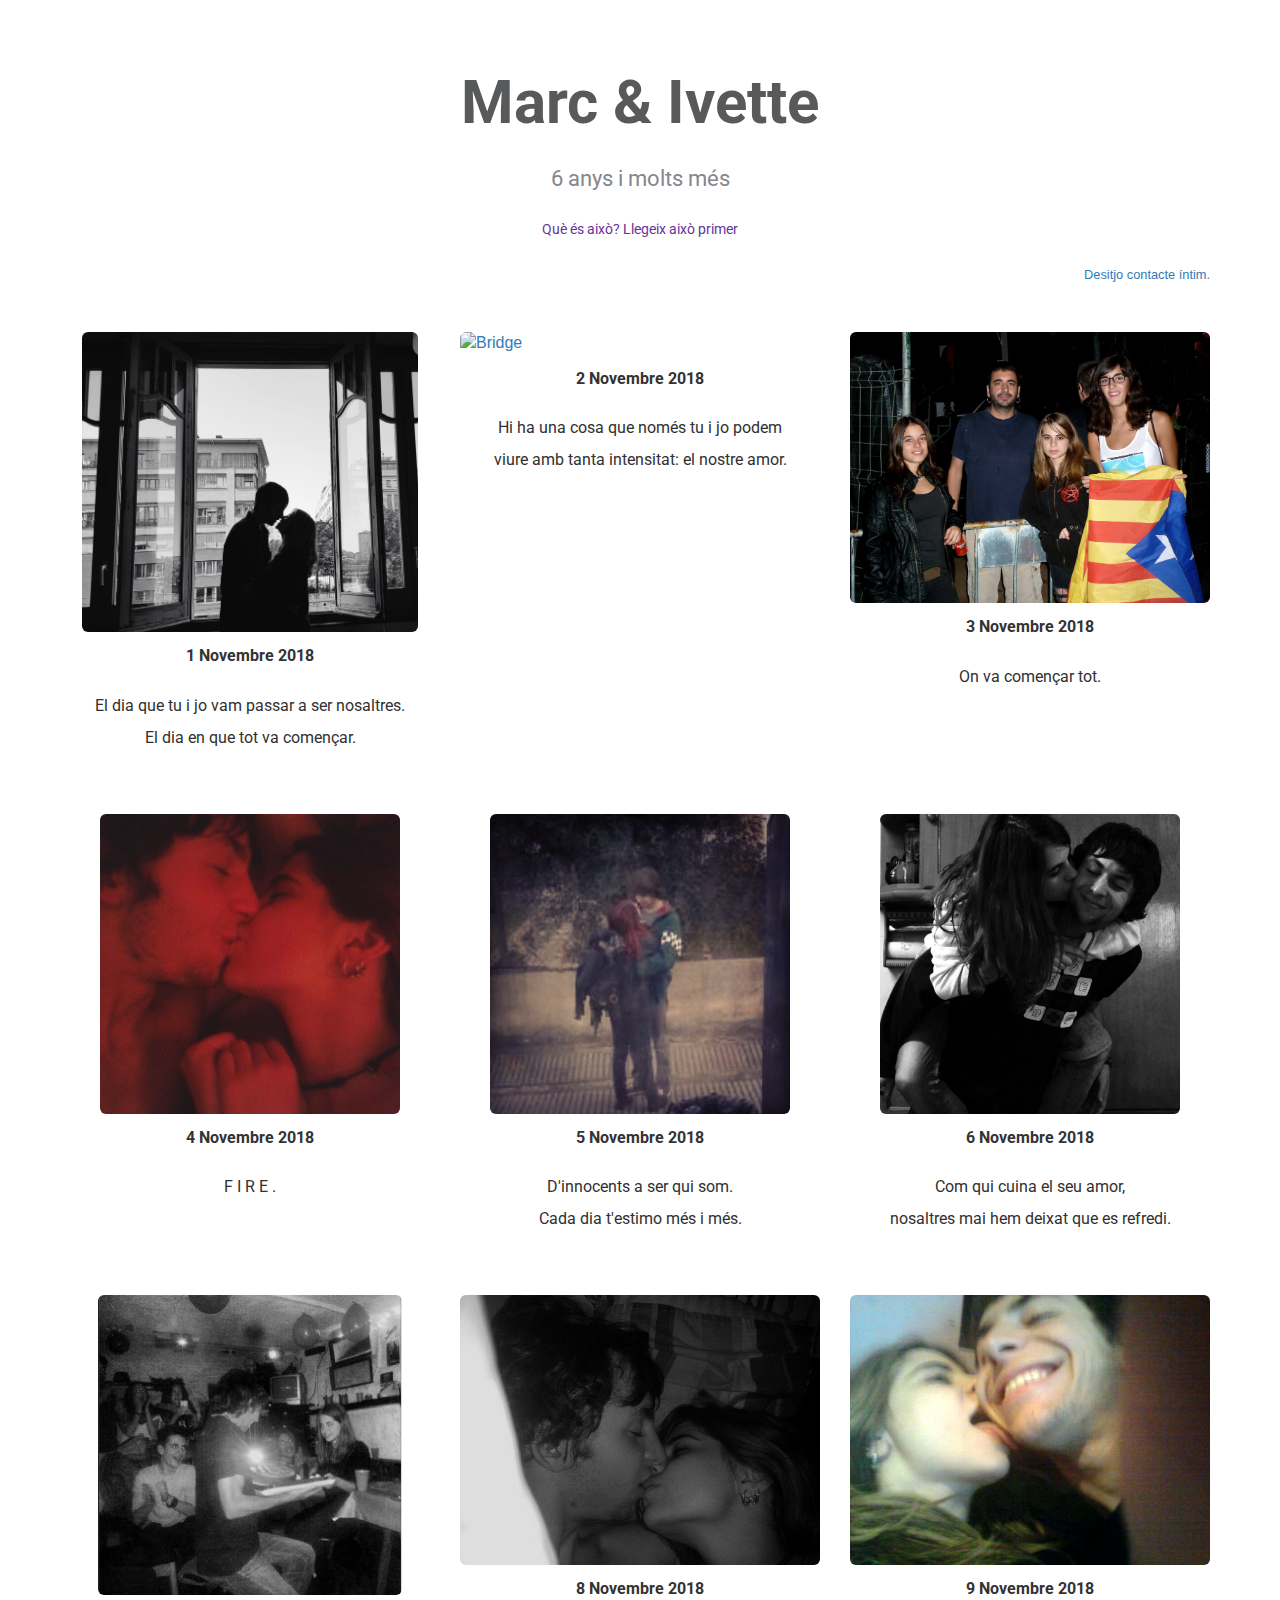
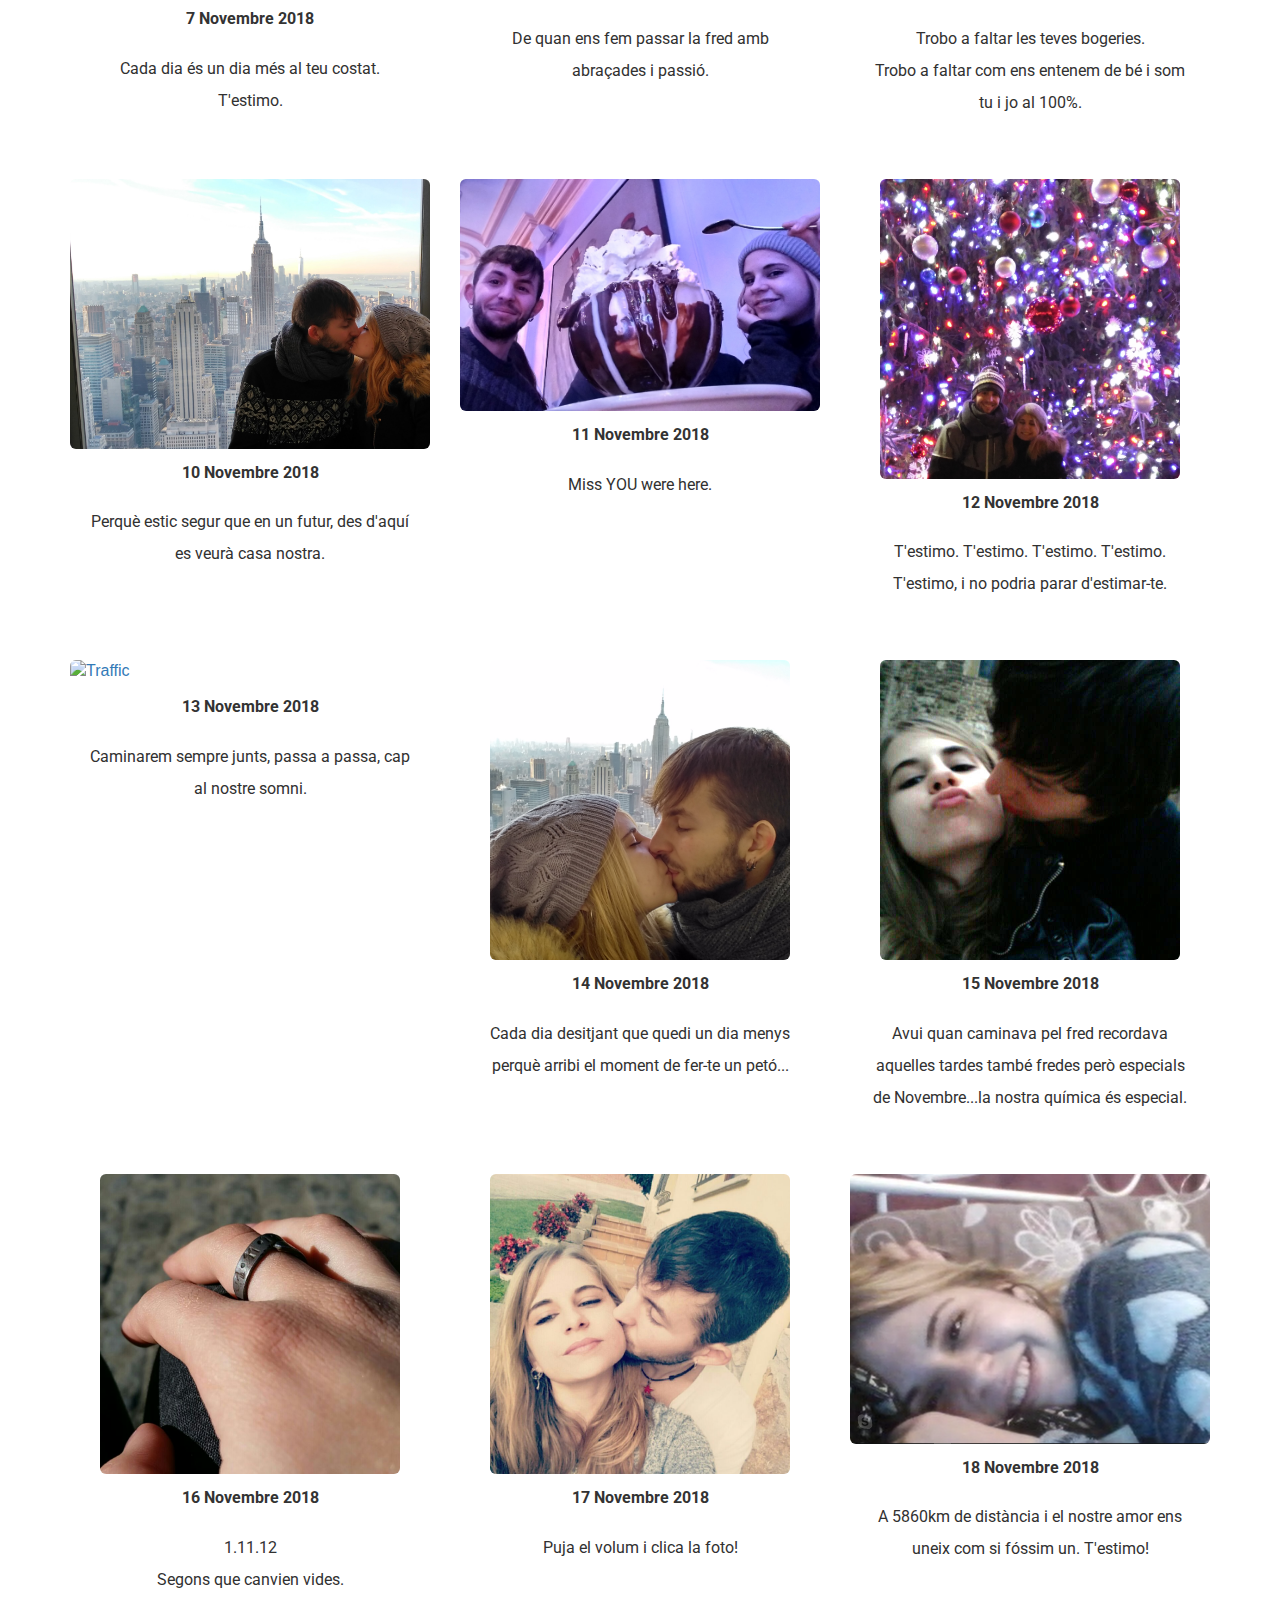
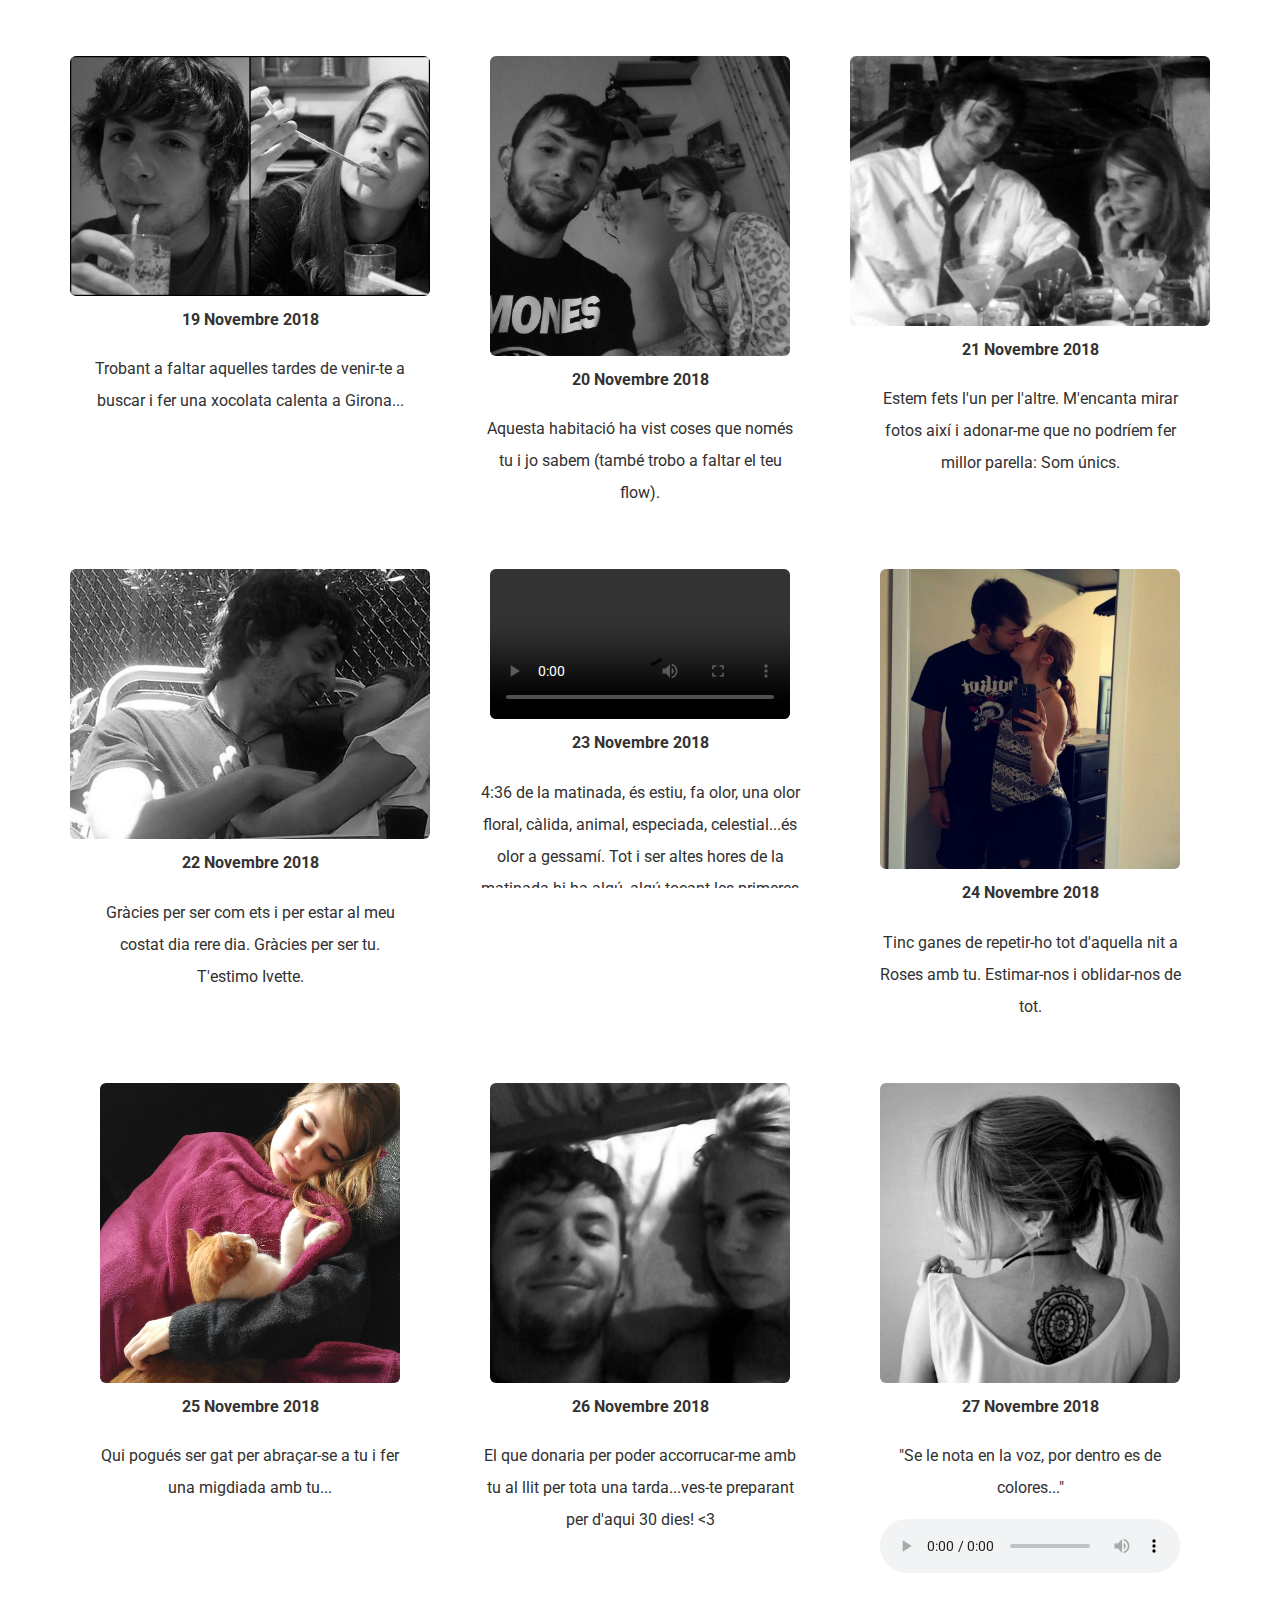
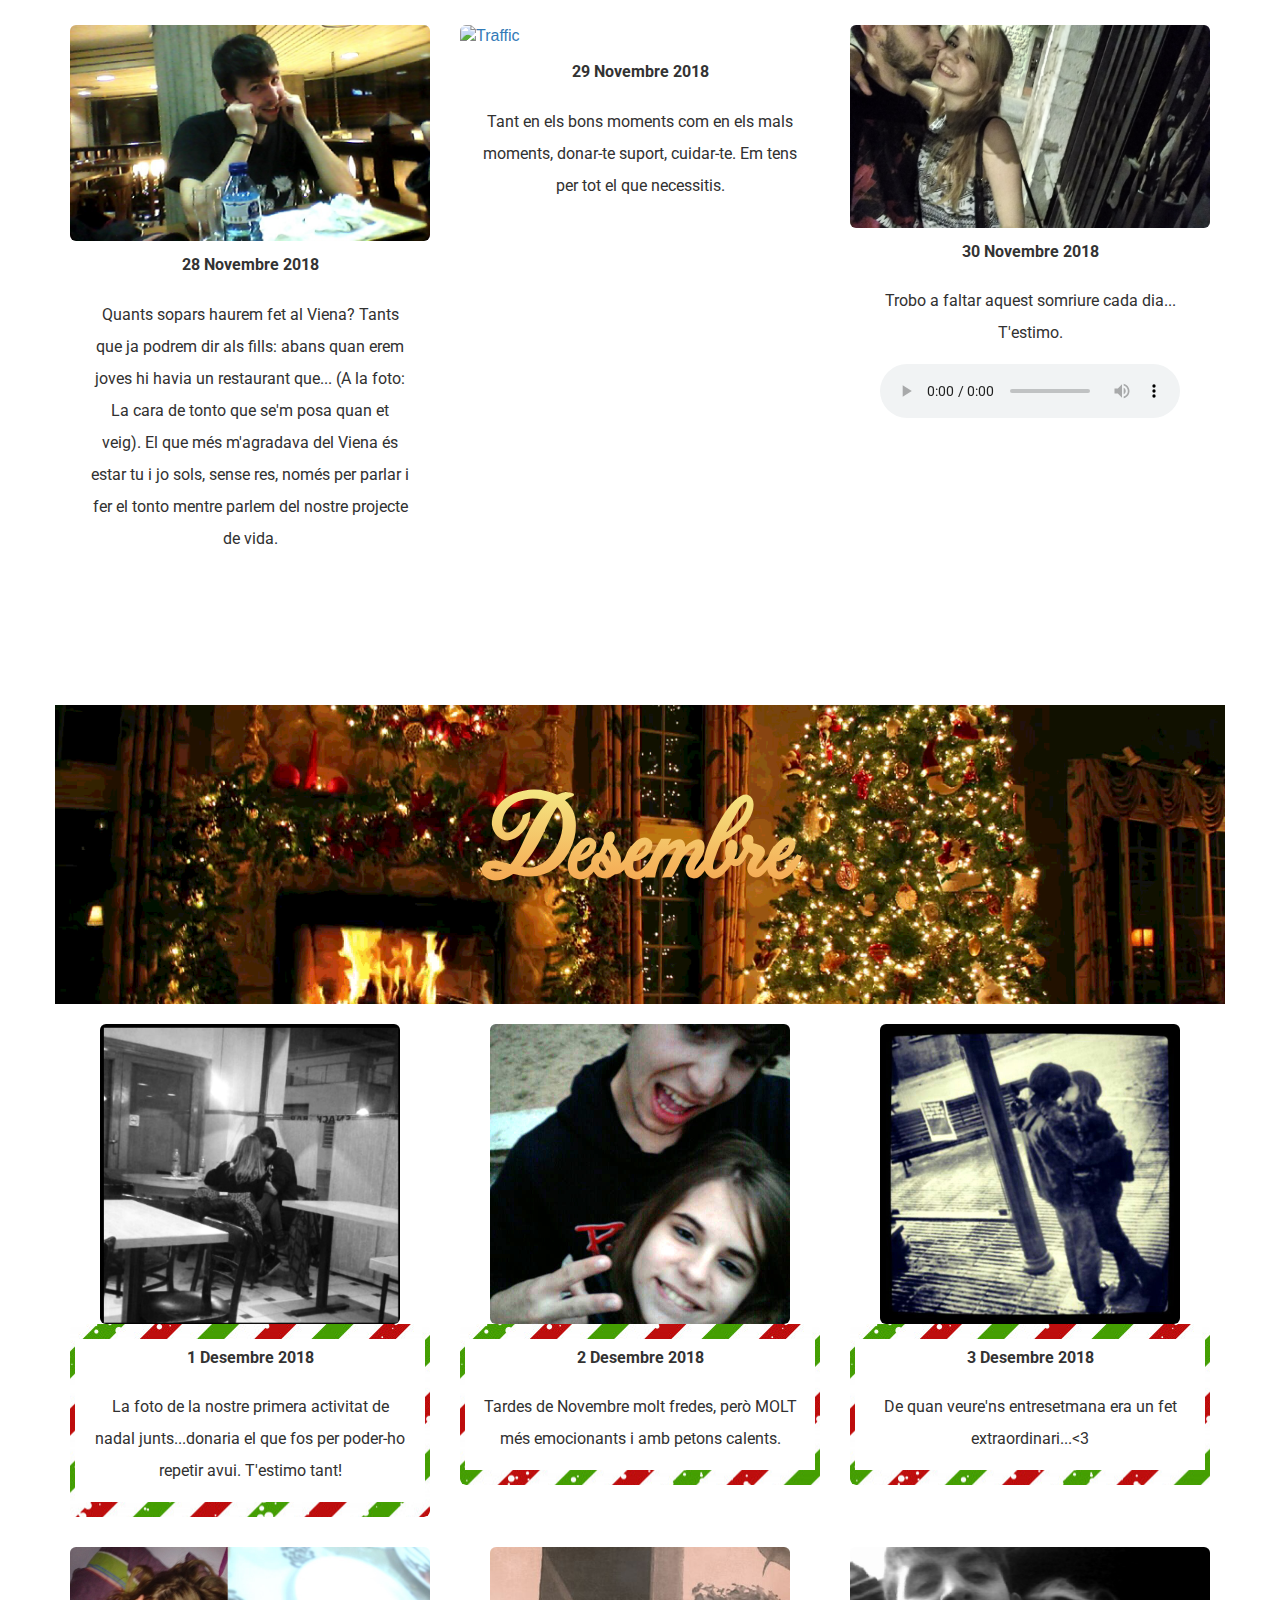
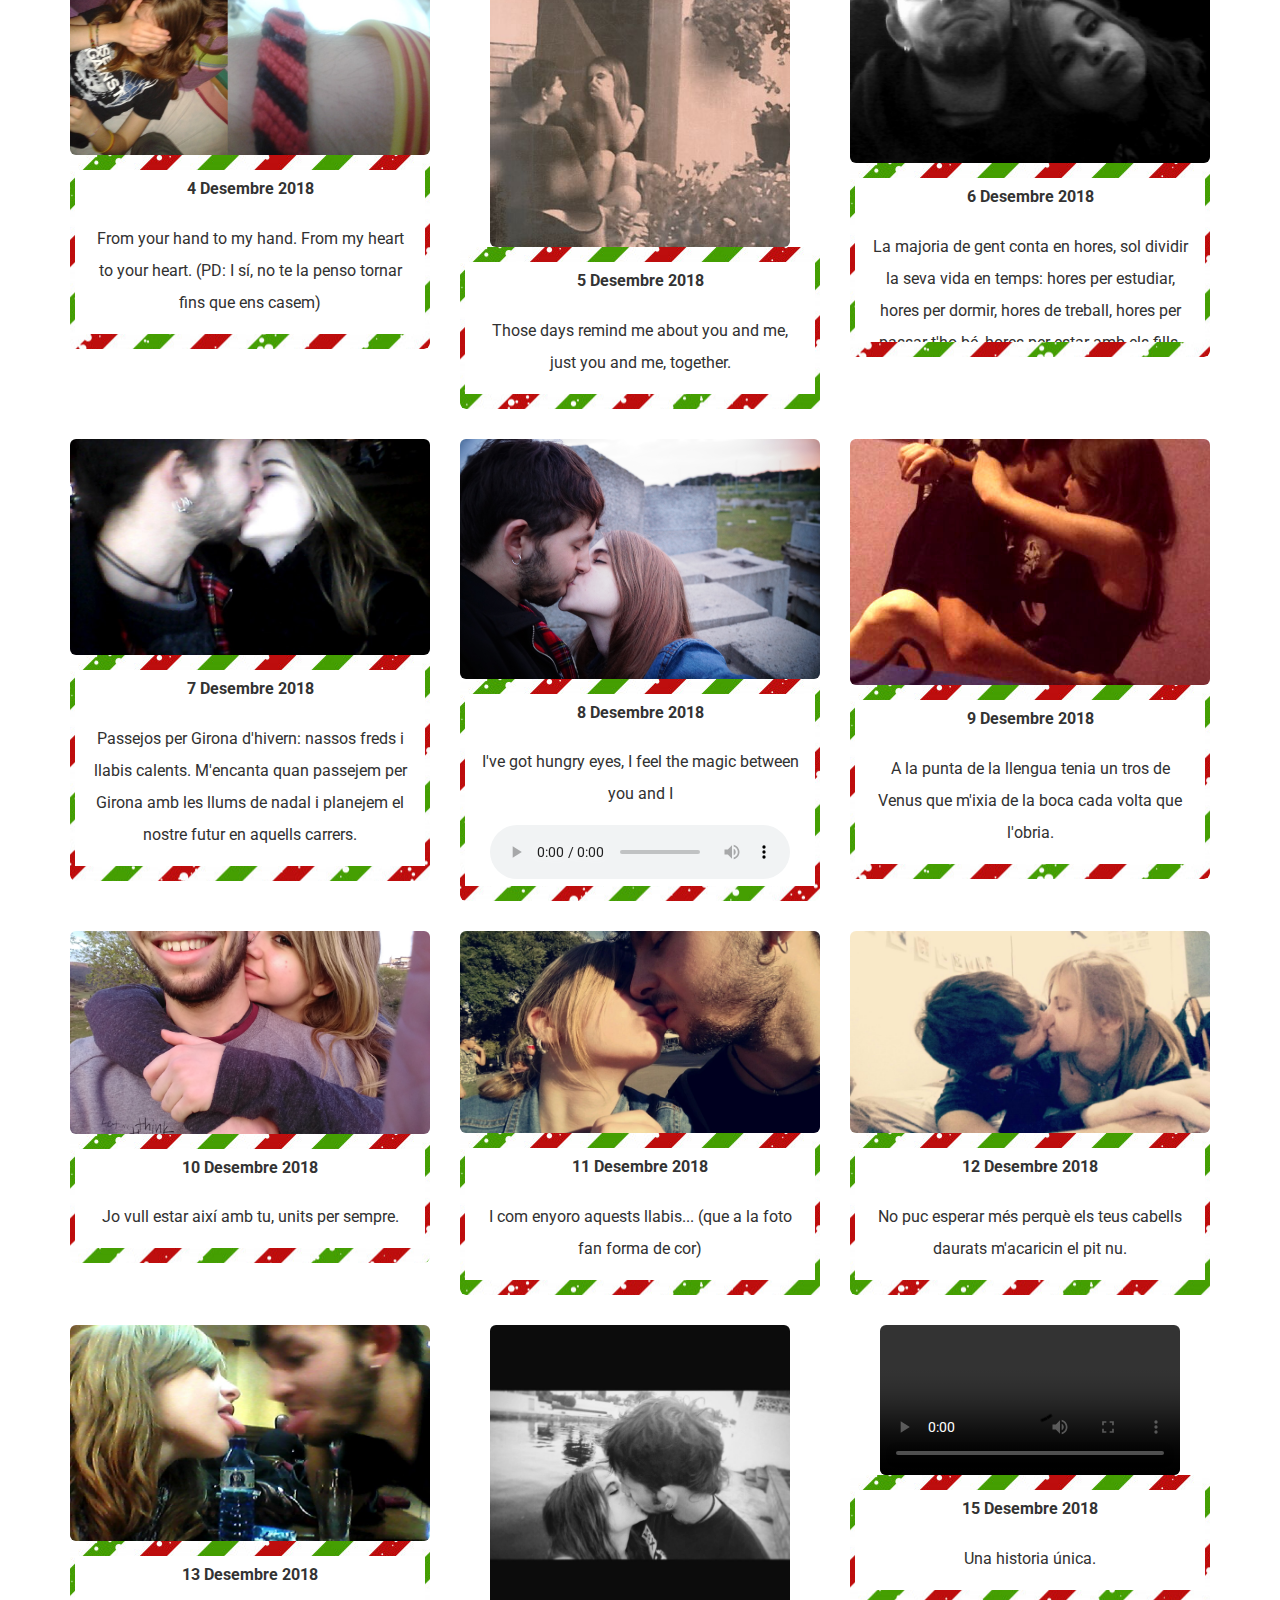
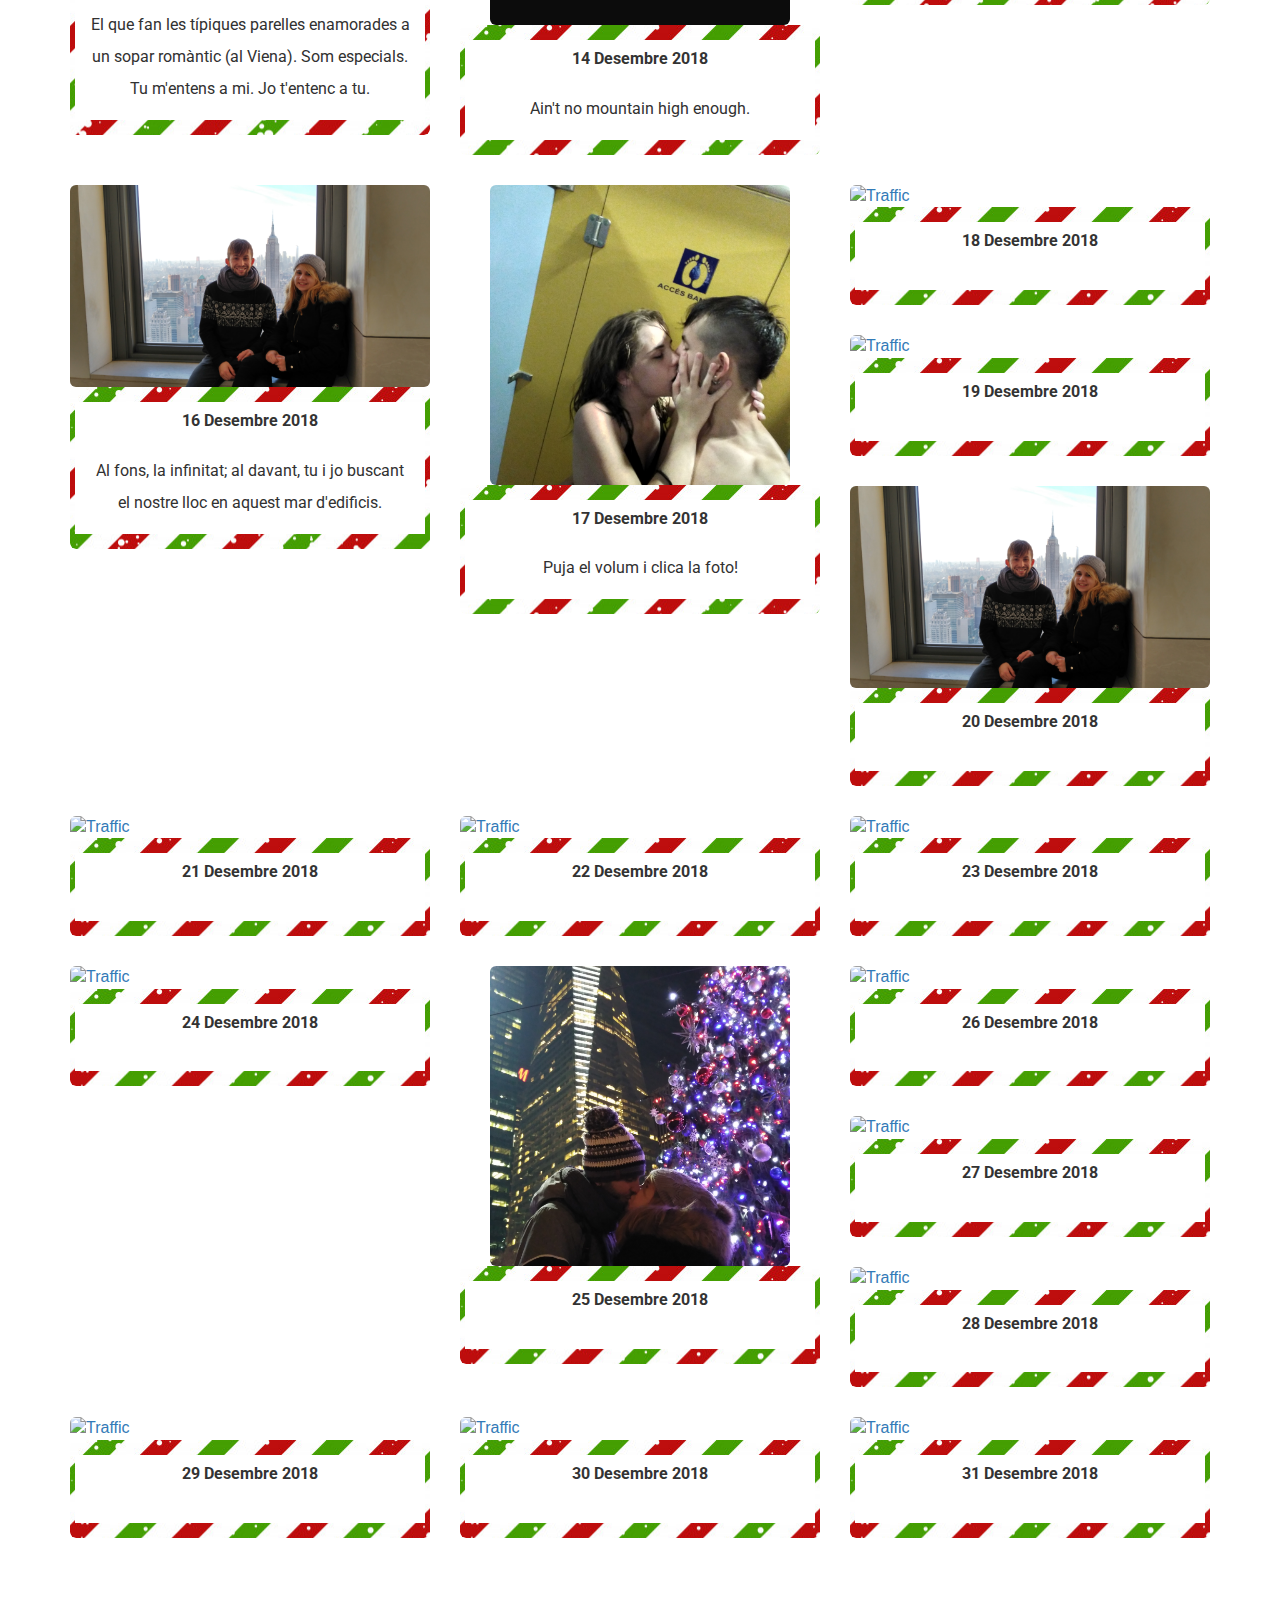
==== commit 61097e6c: "met orejas" ====
--- a/index.html
+++ b/index.html
@@ -802,12 +802,16 @@
                             </div>
                             <div class="col-sm-6 col-md-4">
                                 <div class="thumbnail">
-                                    <a class="lightbox" id="12-17" href="">
-                                        <img src="background/bckgrnd2.gif" alt="Traffic">
-                                    </a>
-                                    <div class="caption decembercap">
-                                        <h3>17 Desembre 2018</h3>
-                                        <p></p>
+                                        <a class="lightbox" id="12-17" href="">
+                                            <img src="background/bckgrnd2.gif" alt="Error">
+                                        </a>
+                                        <div class="caption decembercap">
+                                                <h3>17 Desembre 2018</h3> 
+                                                
+                                                <p id="mostrahoOrejas" style="display:none">Soñé en hablarle de su pelo y ser la brisa, pensé decirle que la vida era su boca.</p>
+                                                <p id="amagahoOrejas">Puja el volum i clica la foto!</p>
+                                            <audio style="margin-left: auto; margin-right: auto; display: none; width:250px" id="Orejas" src="images/telameto.mp3"
+                                            controls preload="auto"></audio>
                                     </div>
                                 </div>
                             </div>
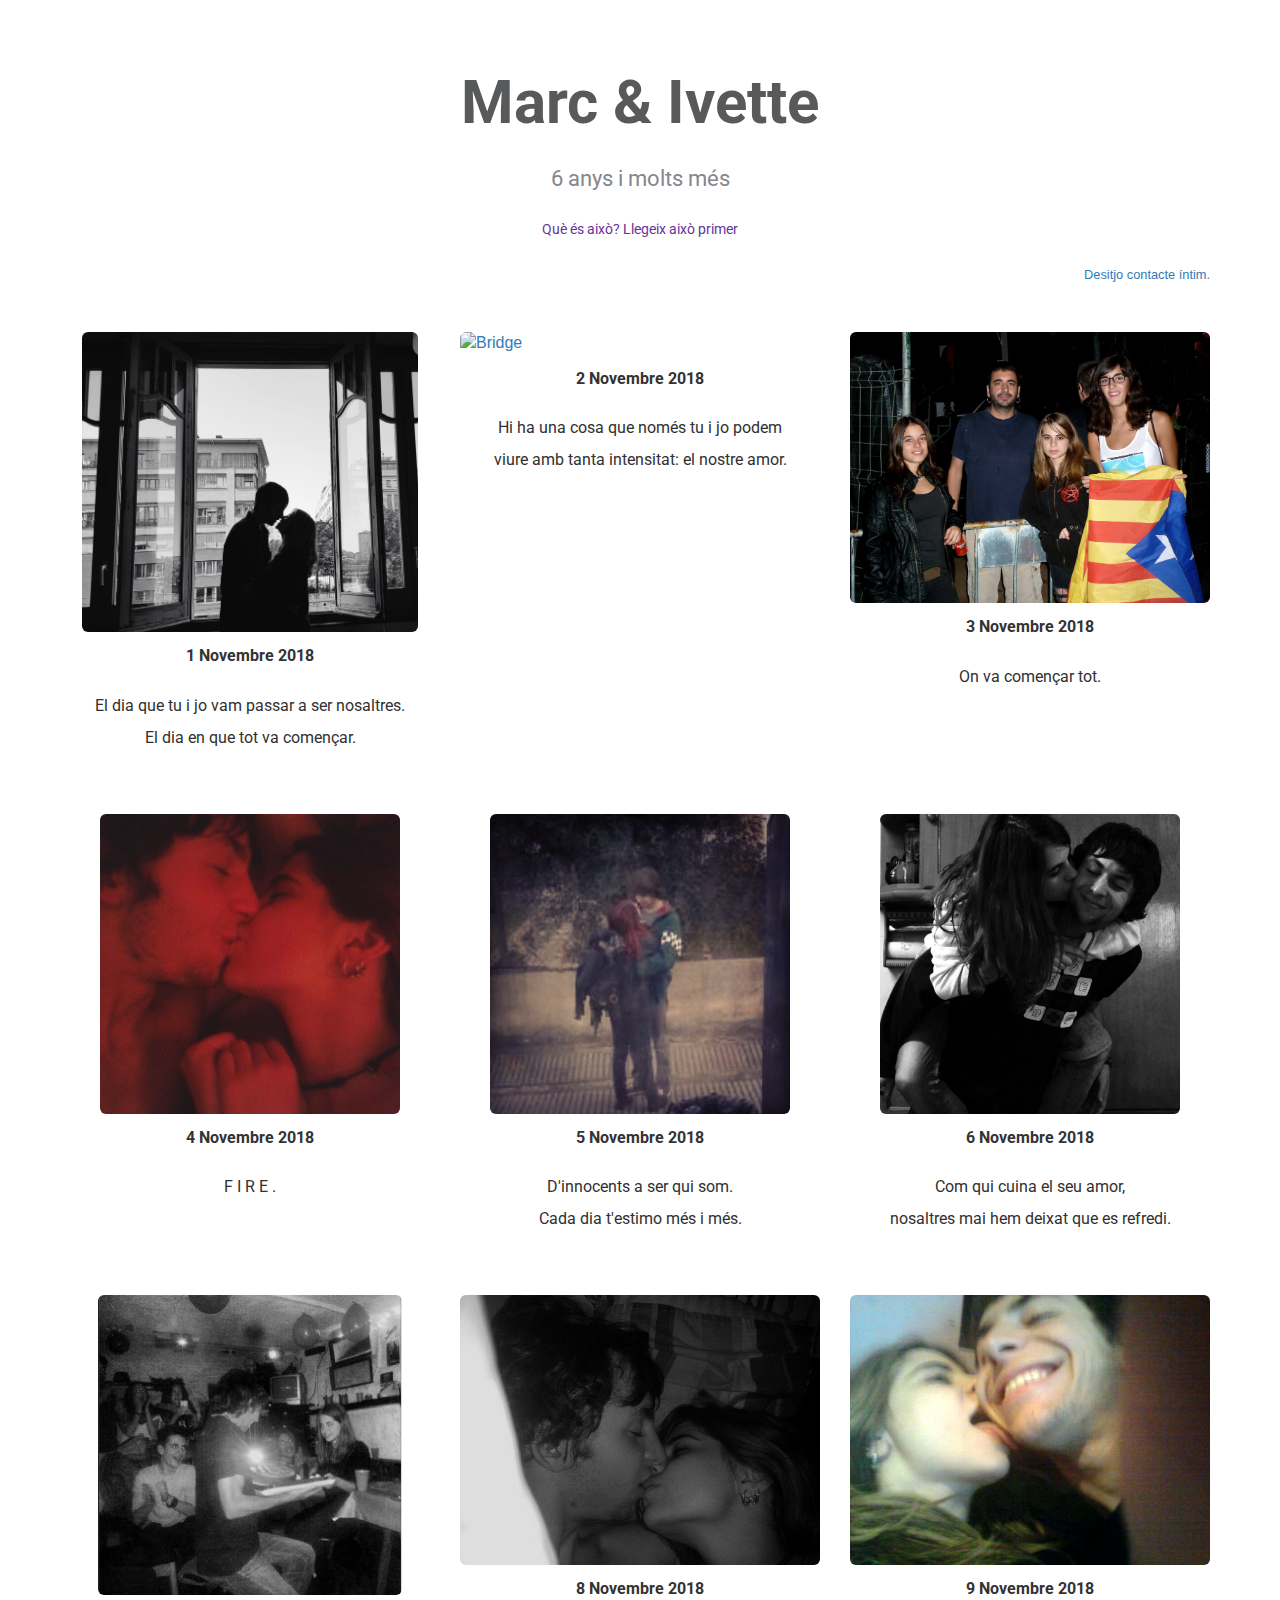
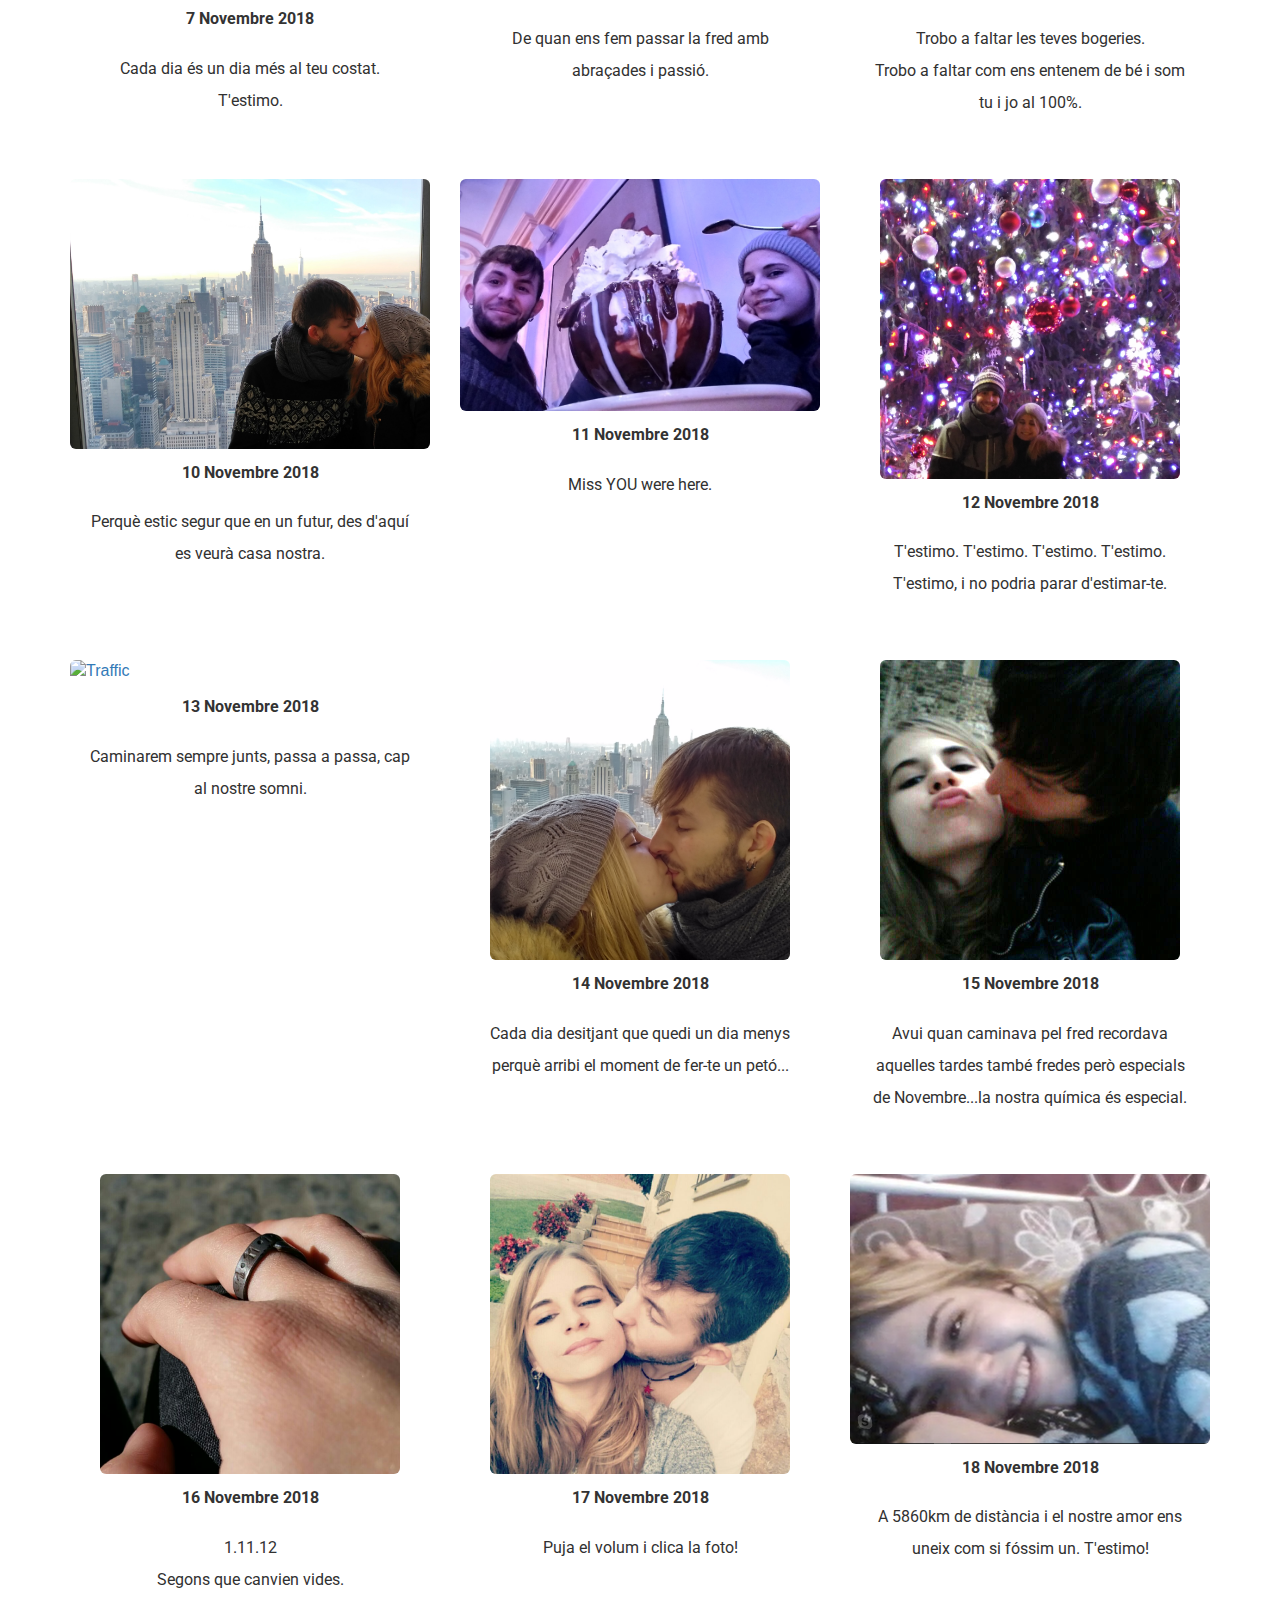
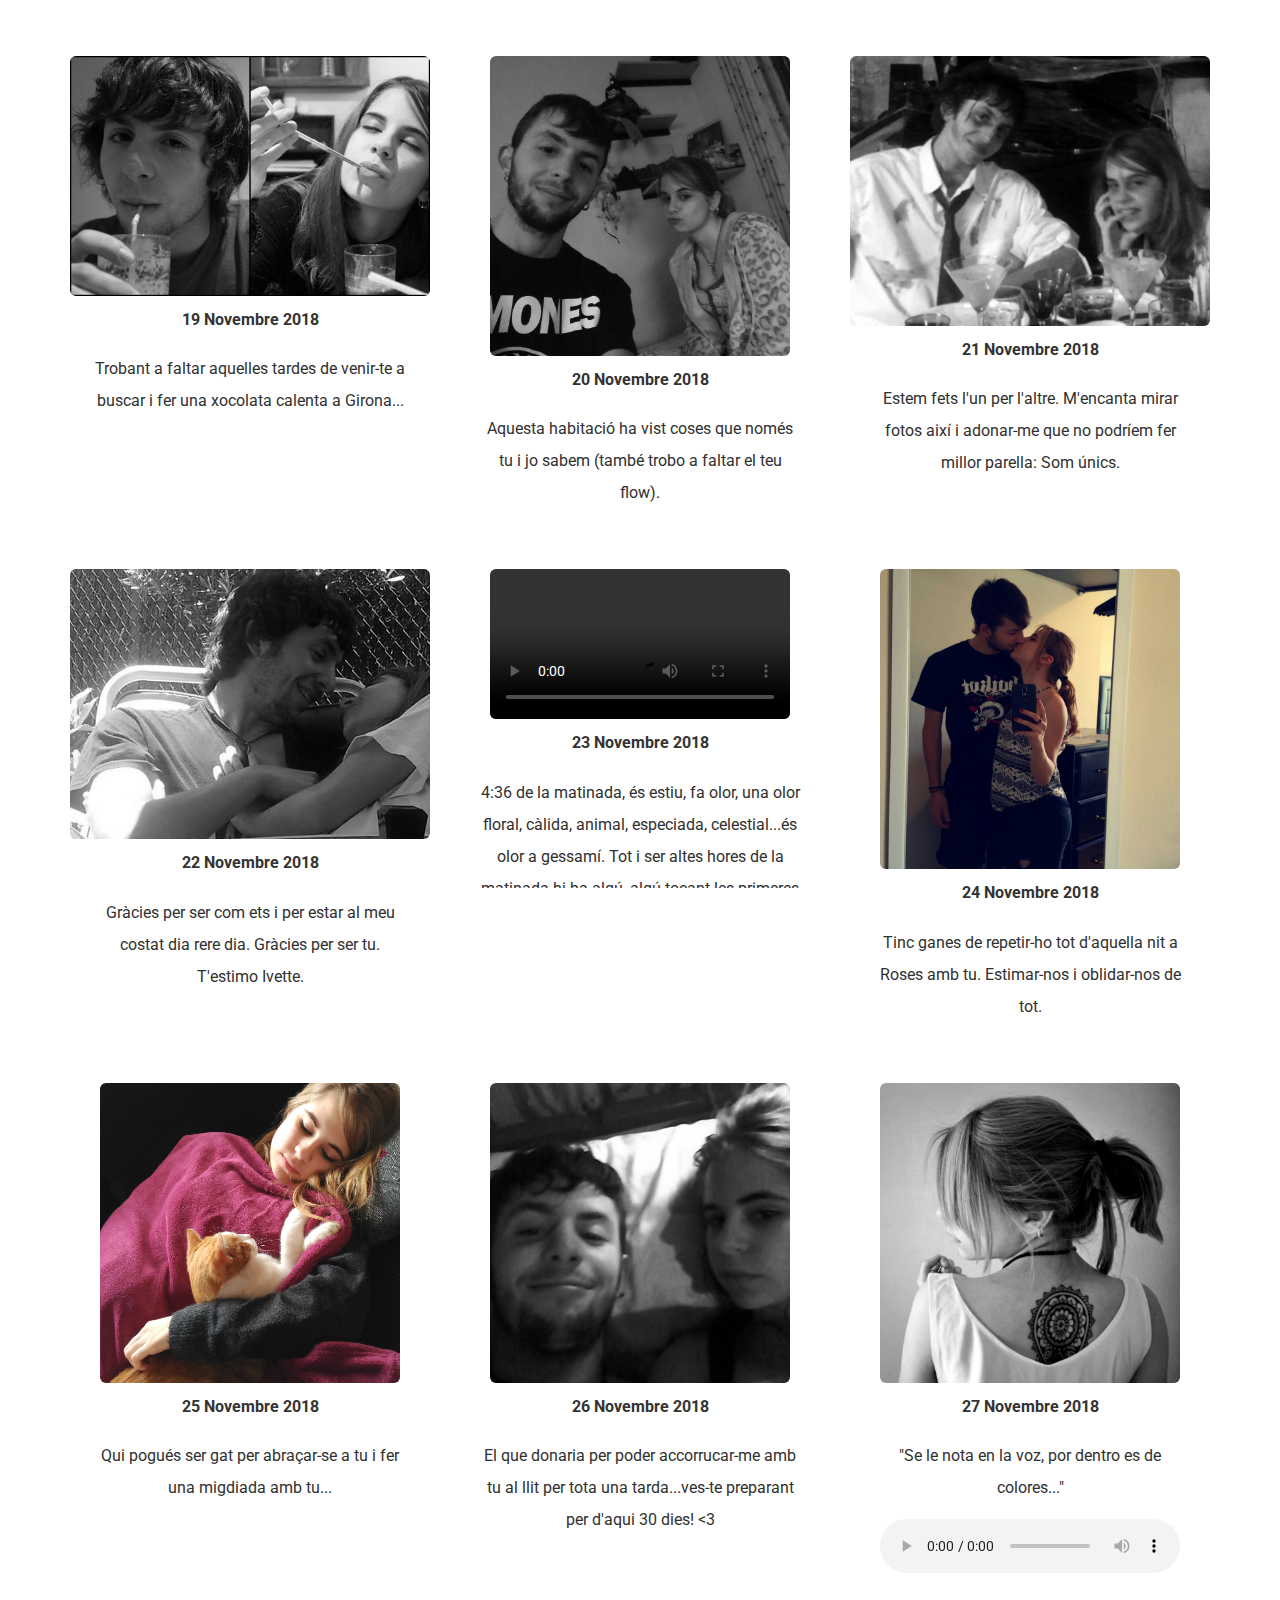
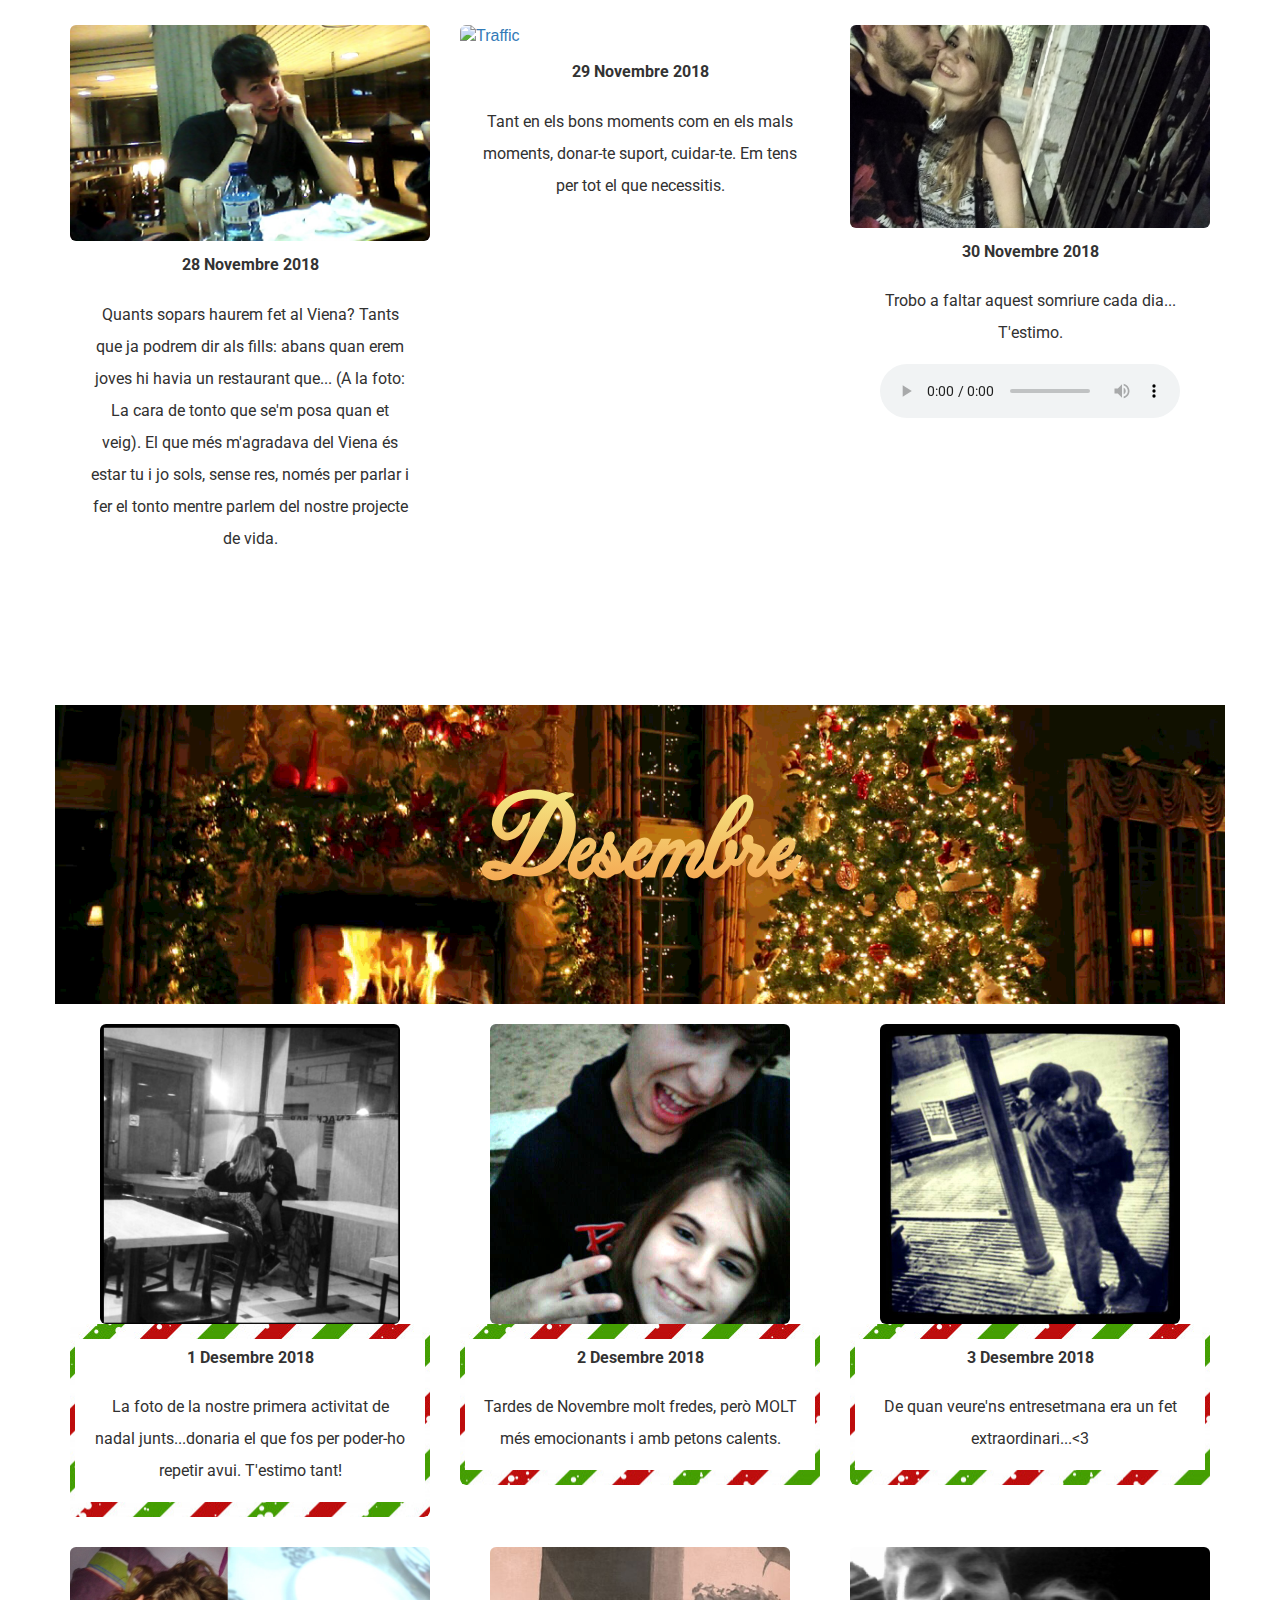
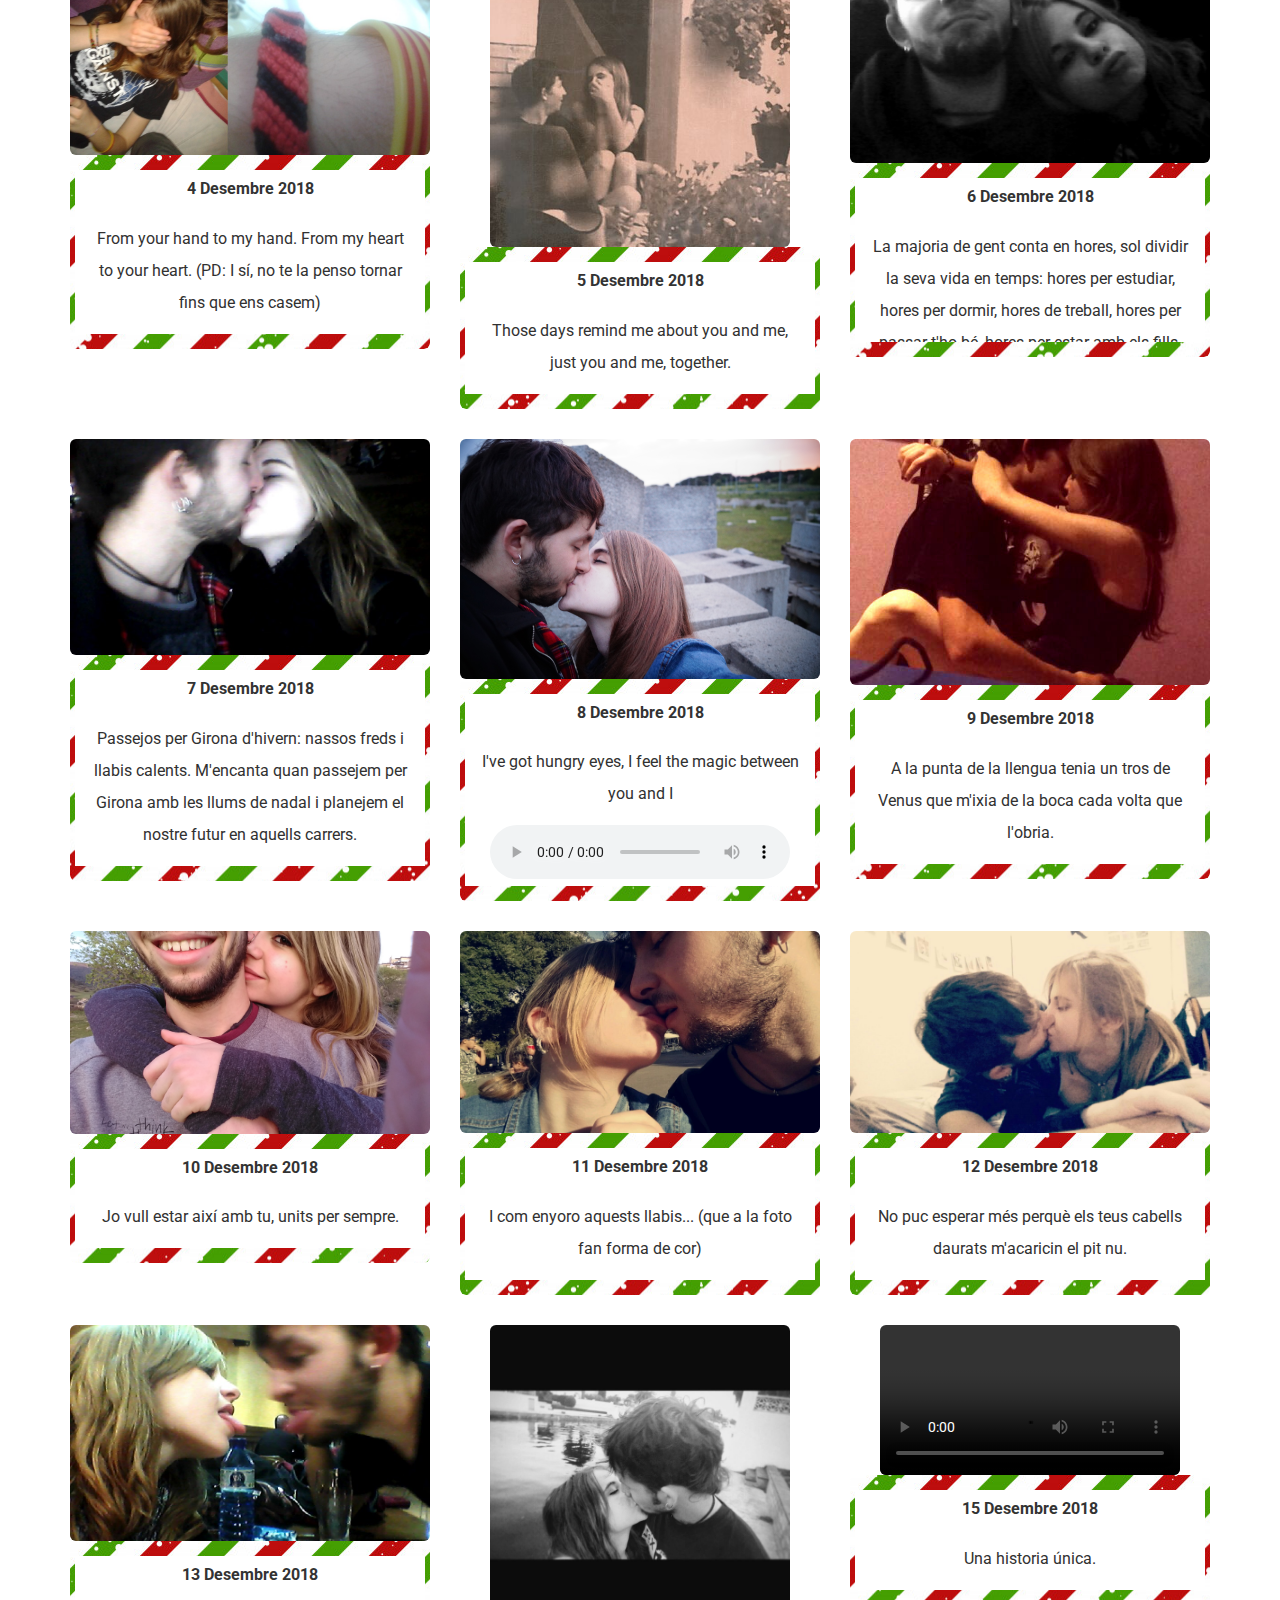
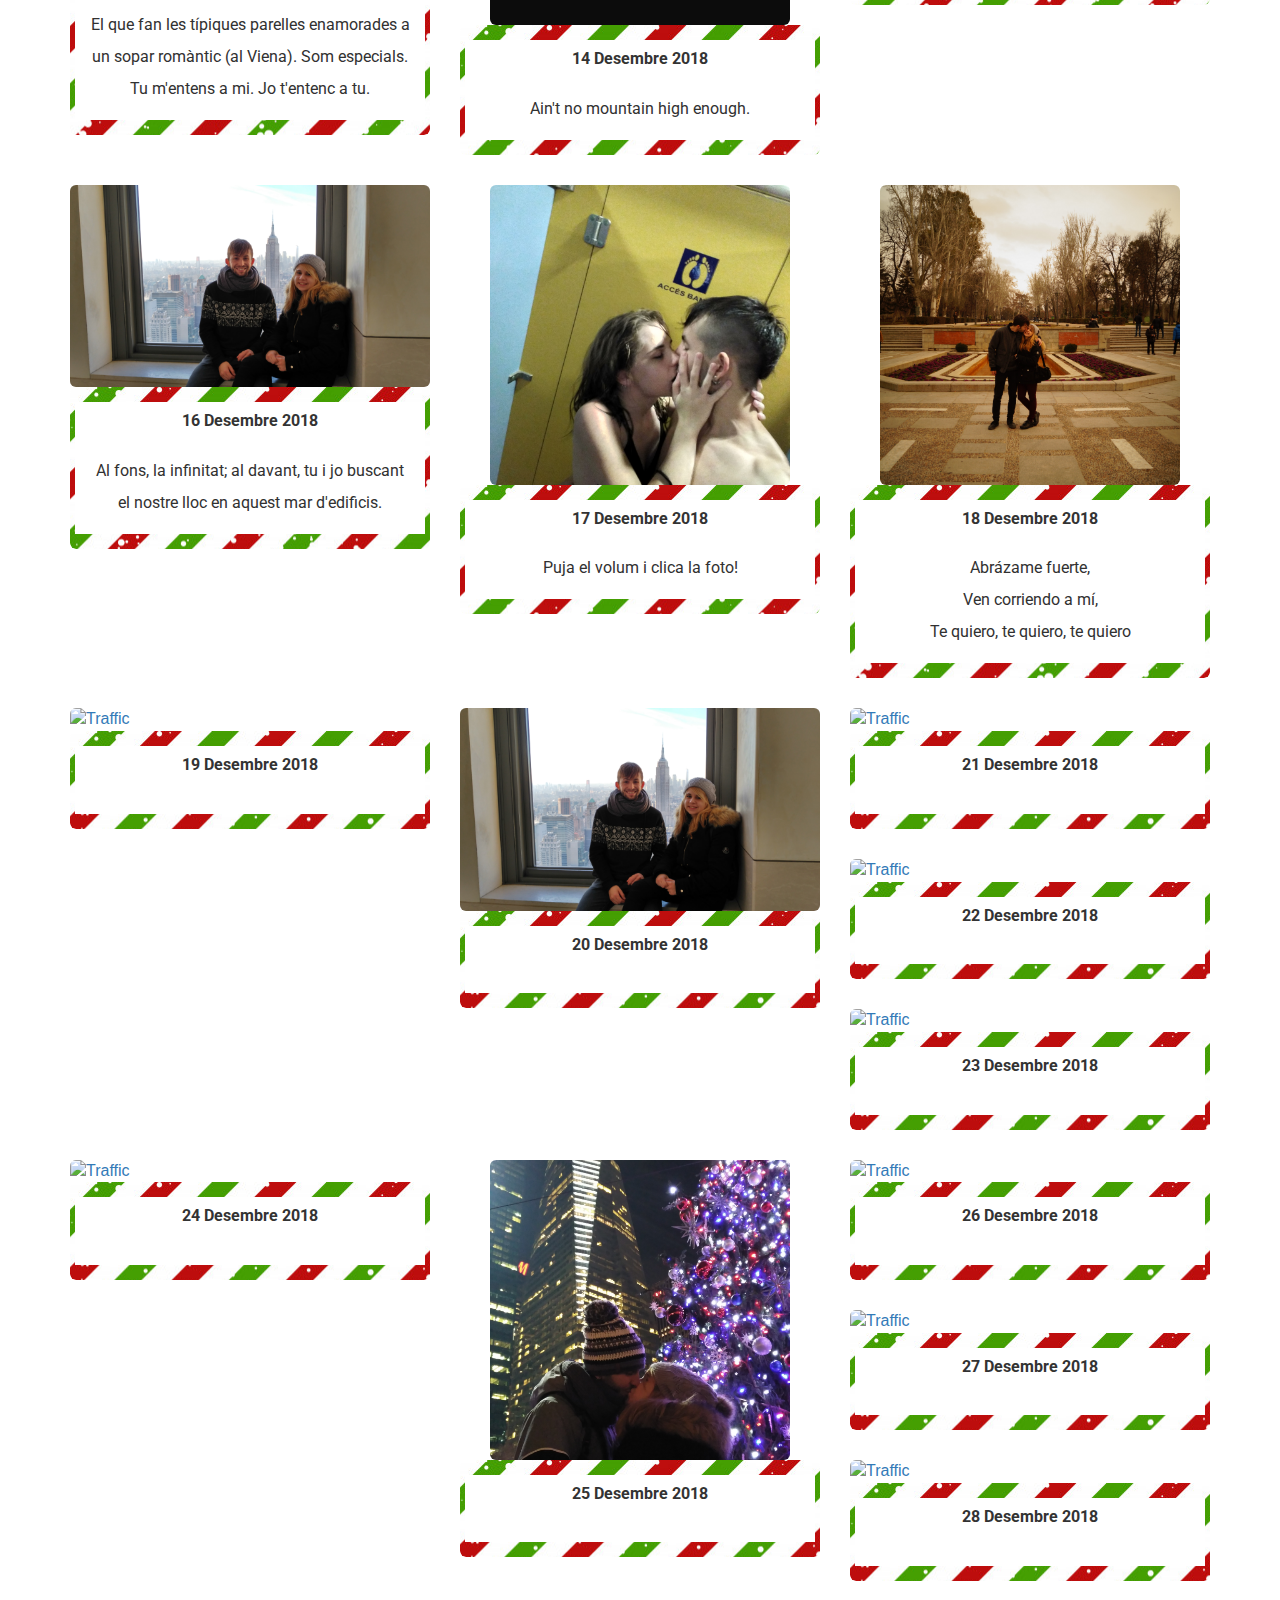
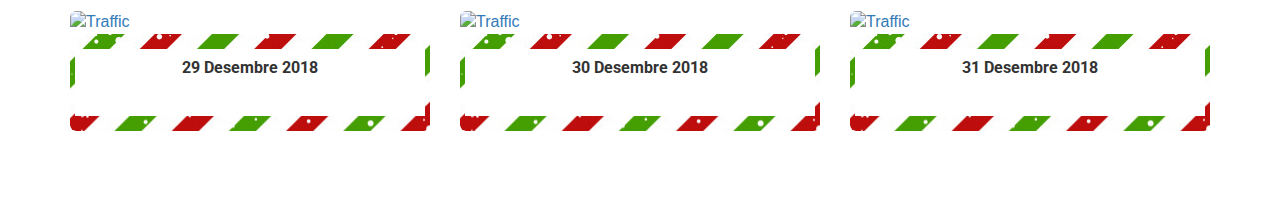
==== commit e1b7706a: "ajsd" ====
--- a/index.html
+++ b/index.html
@@ -822,10 +822,14 @@
                                     </a>
                                     <div class="caption decembercap">
                                         <h3>18 Desembre 2018</h3>
-                                        <p></p>
-                                    </div>
-                                </div>
-                            </div>
+                                        <p>Abrázame fuerte,<br>
+                                            Ven corriendo a mí,<br>
+                                            Te quiero, te quiero, te quiero</p>
+                                    </div>
+                                </div>
+                            </div>
+                        </div>
+                            <div class="row">
                             <div class="col-sm-6 col-md-4">
                                 <div class="thumbnail">
                                     <a class="lightbox" id="12-19" href="">
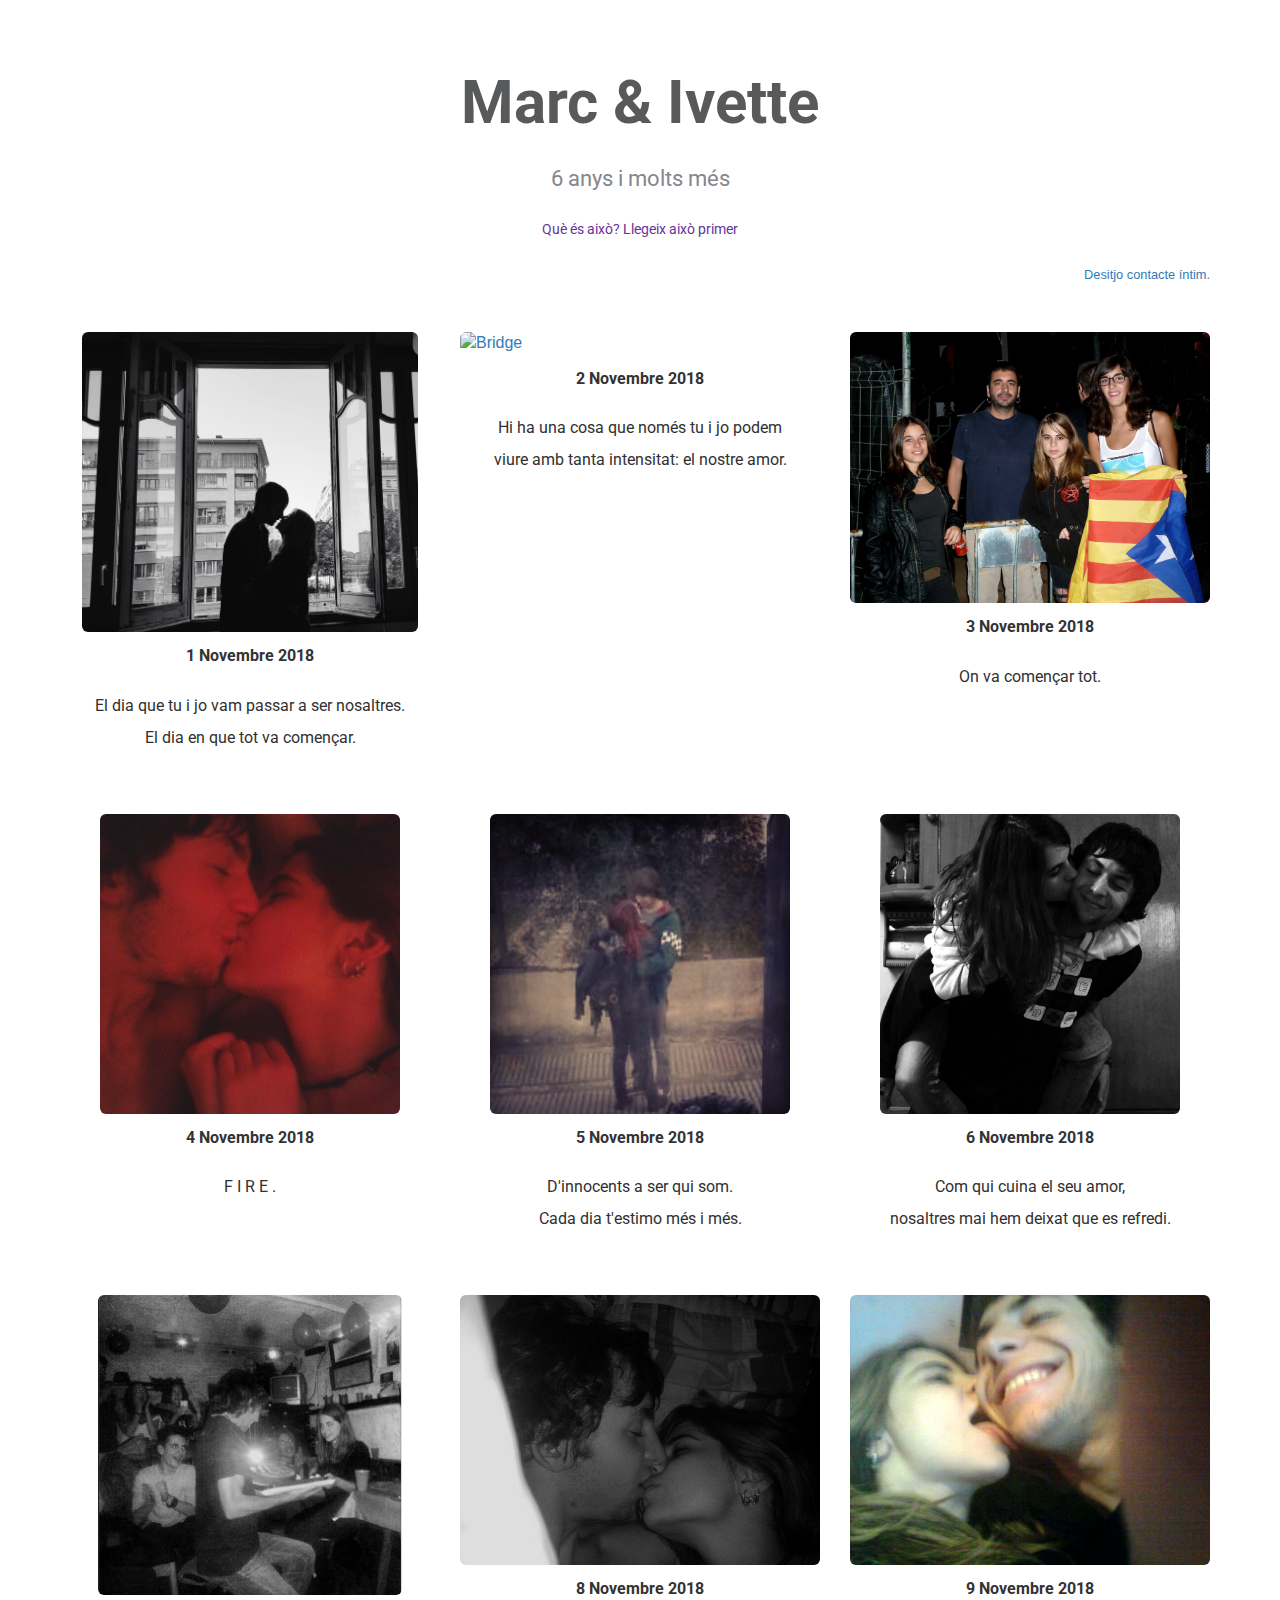
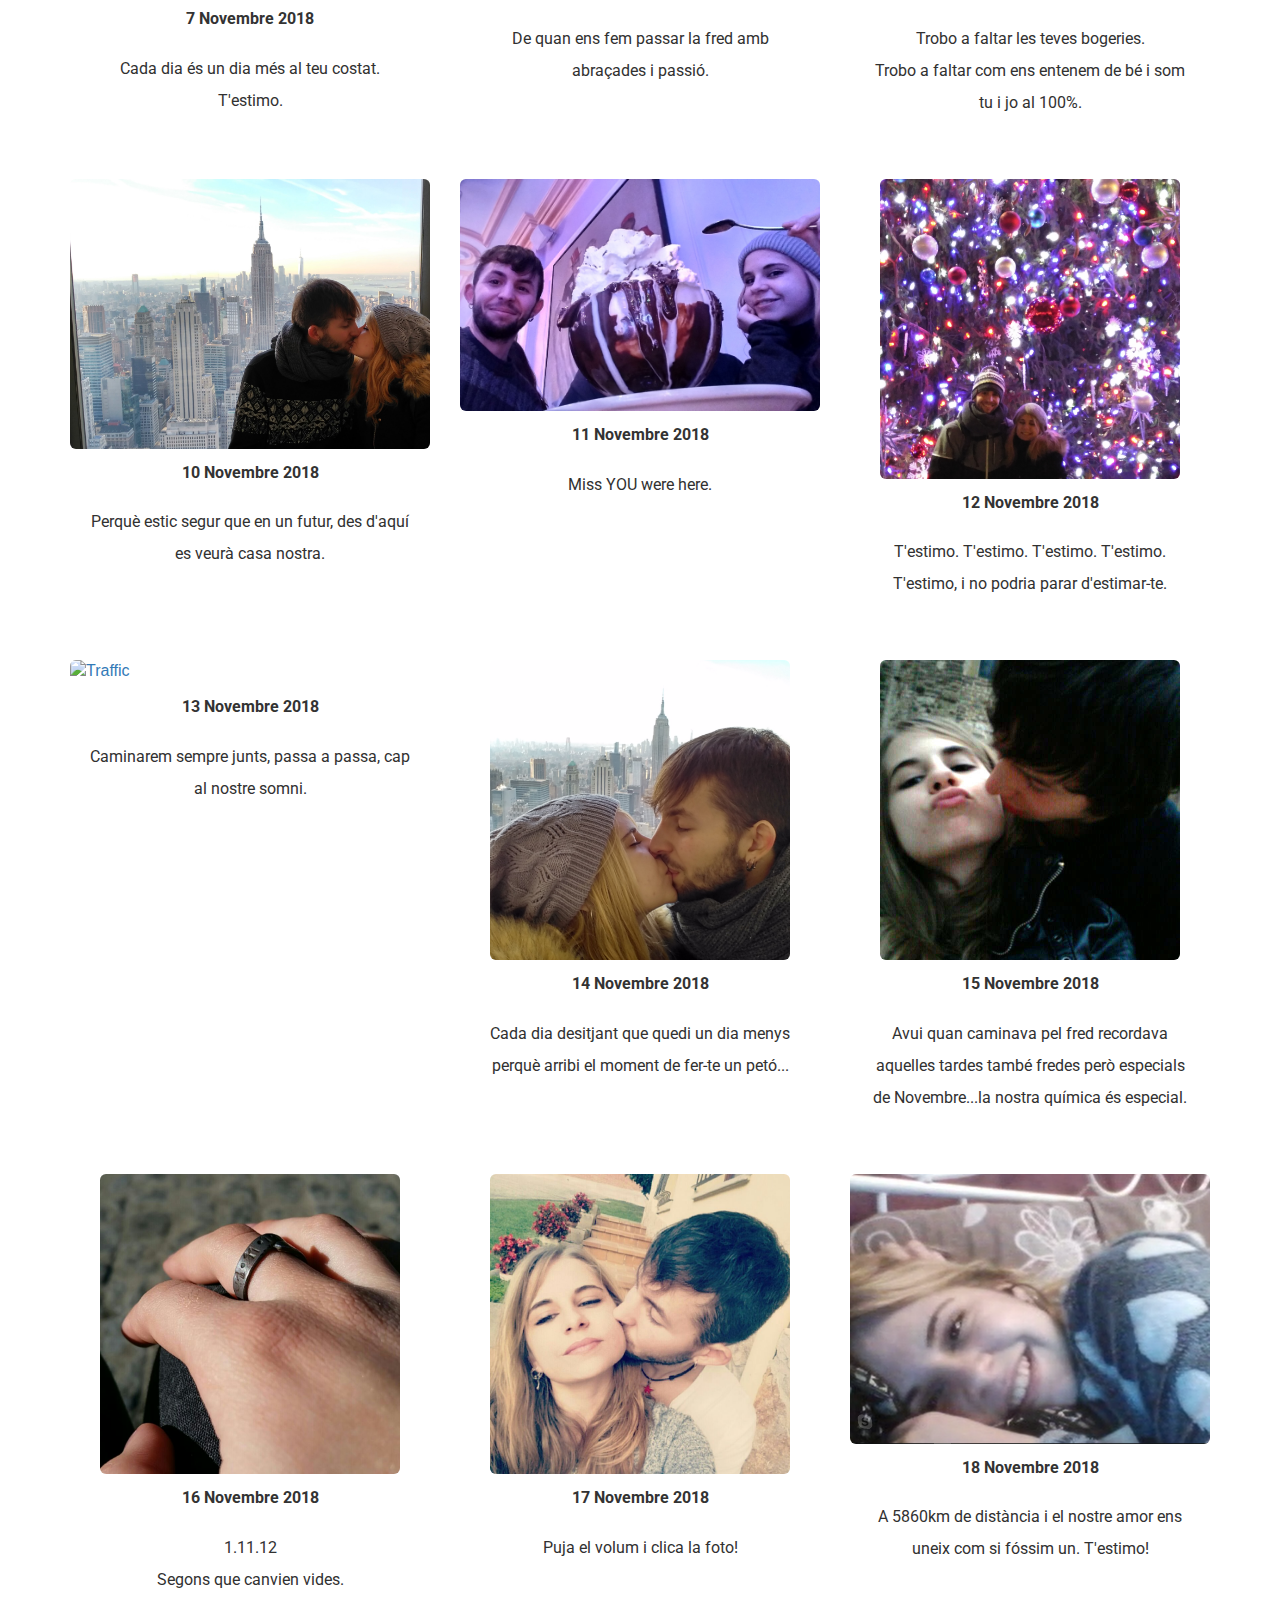
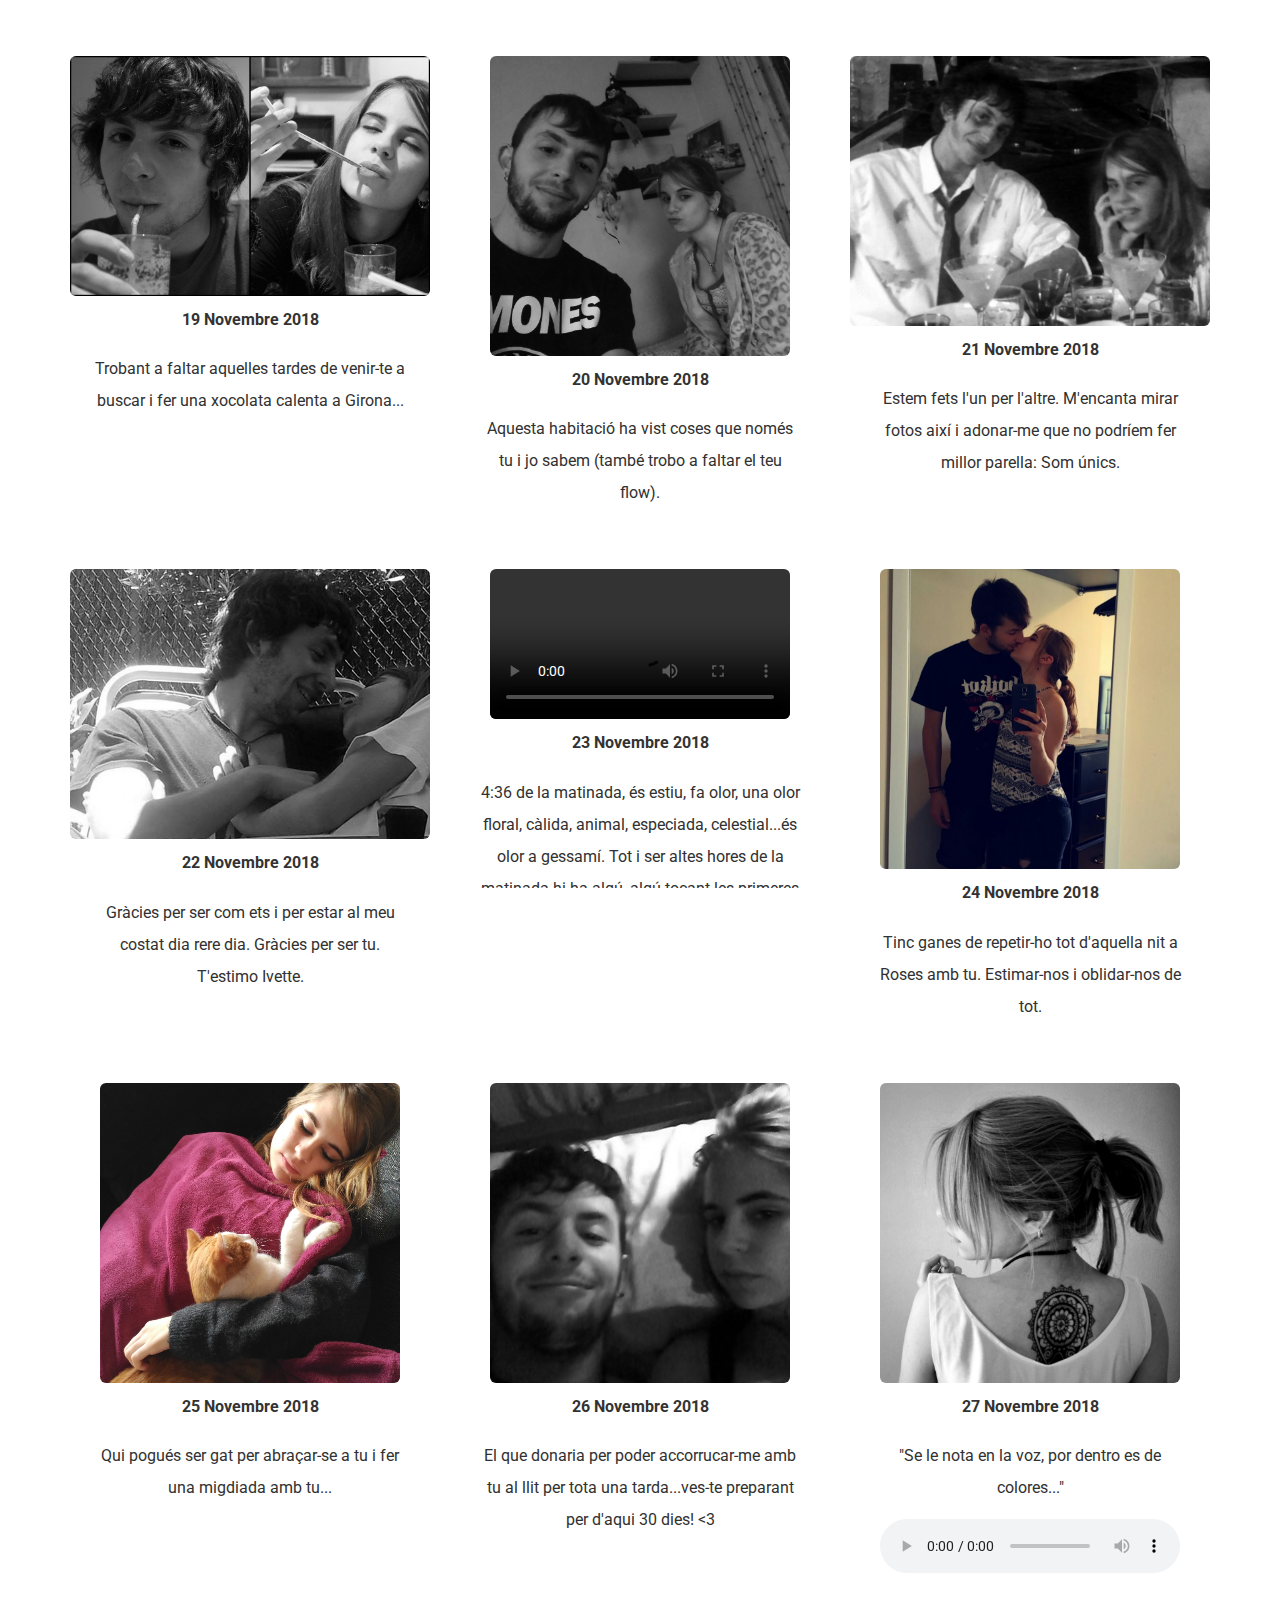
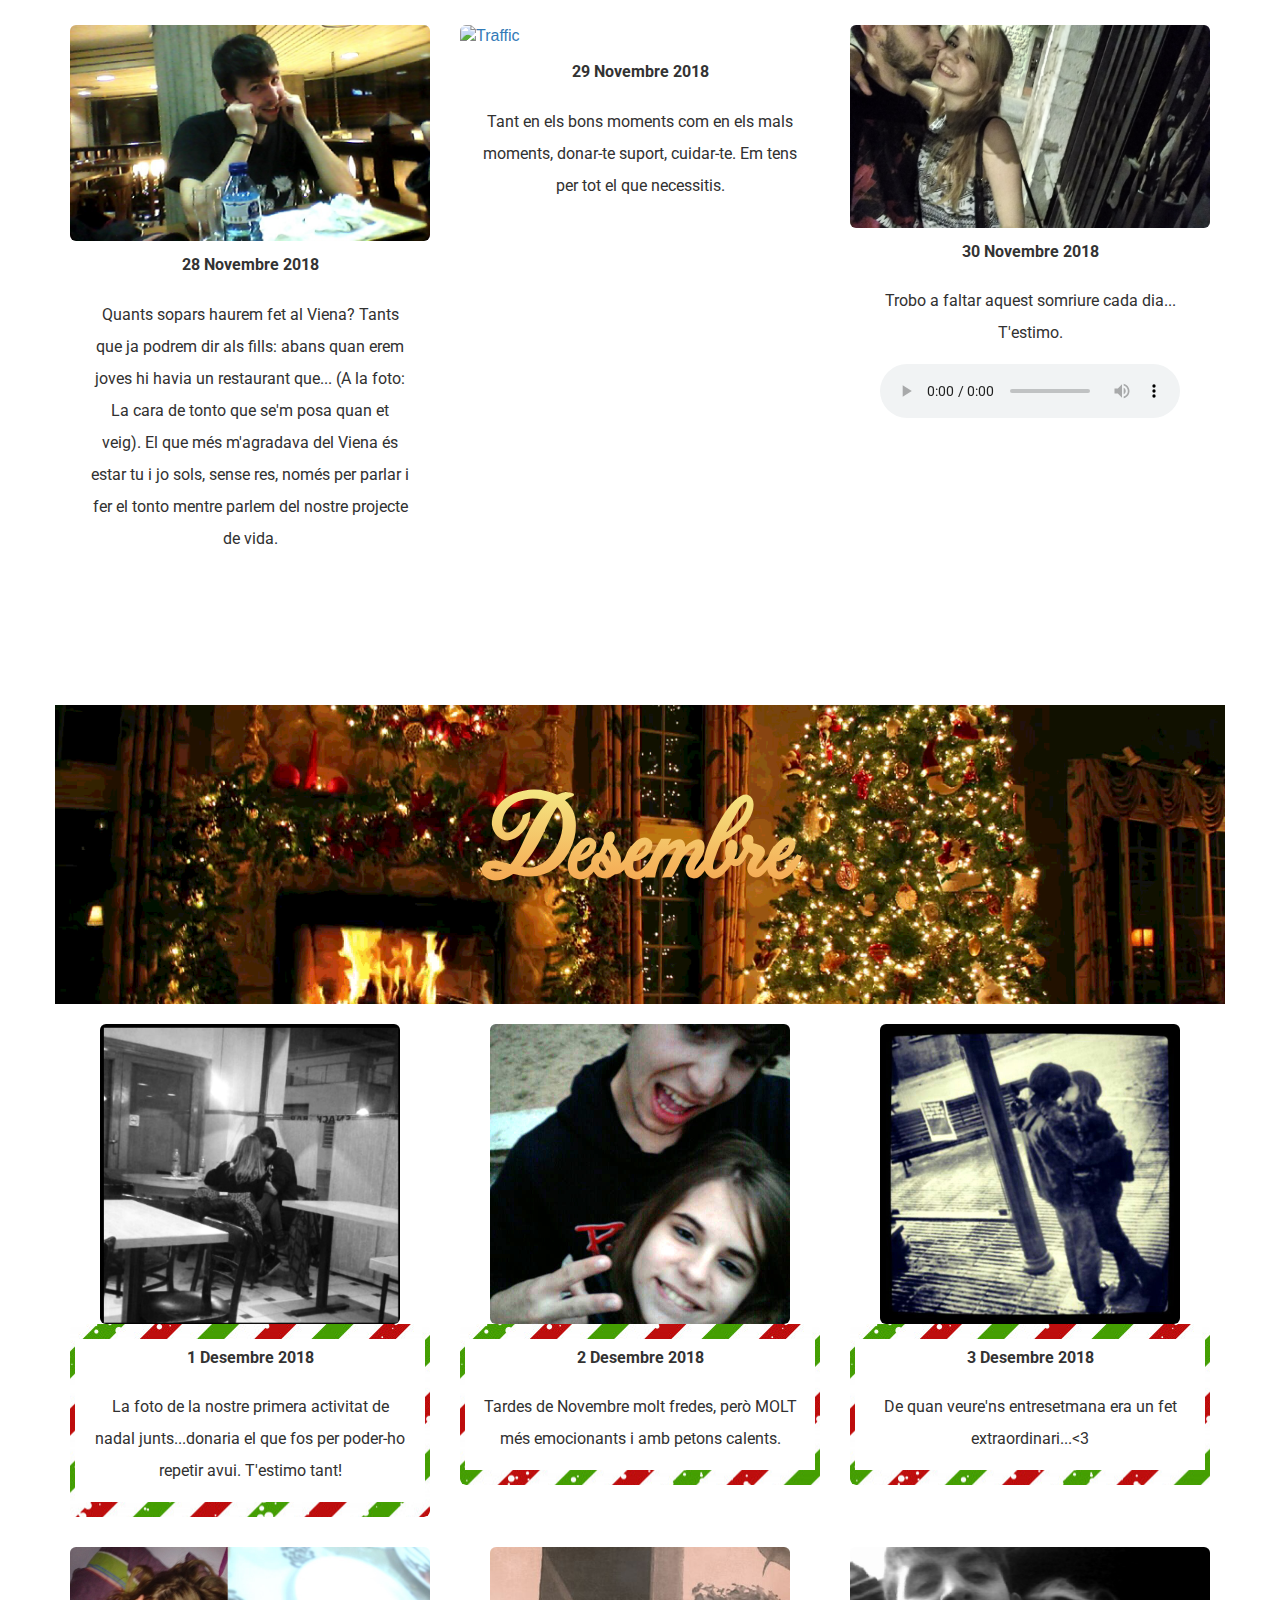
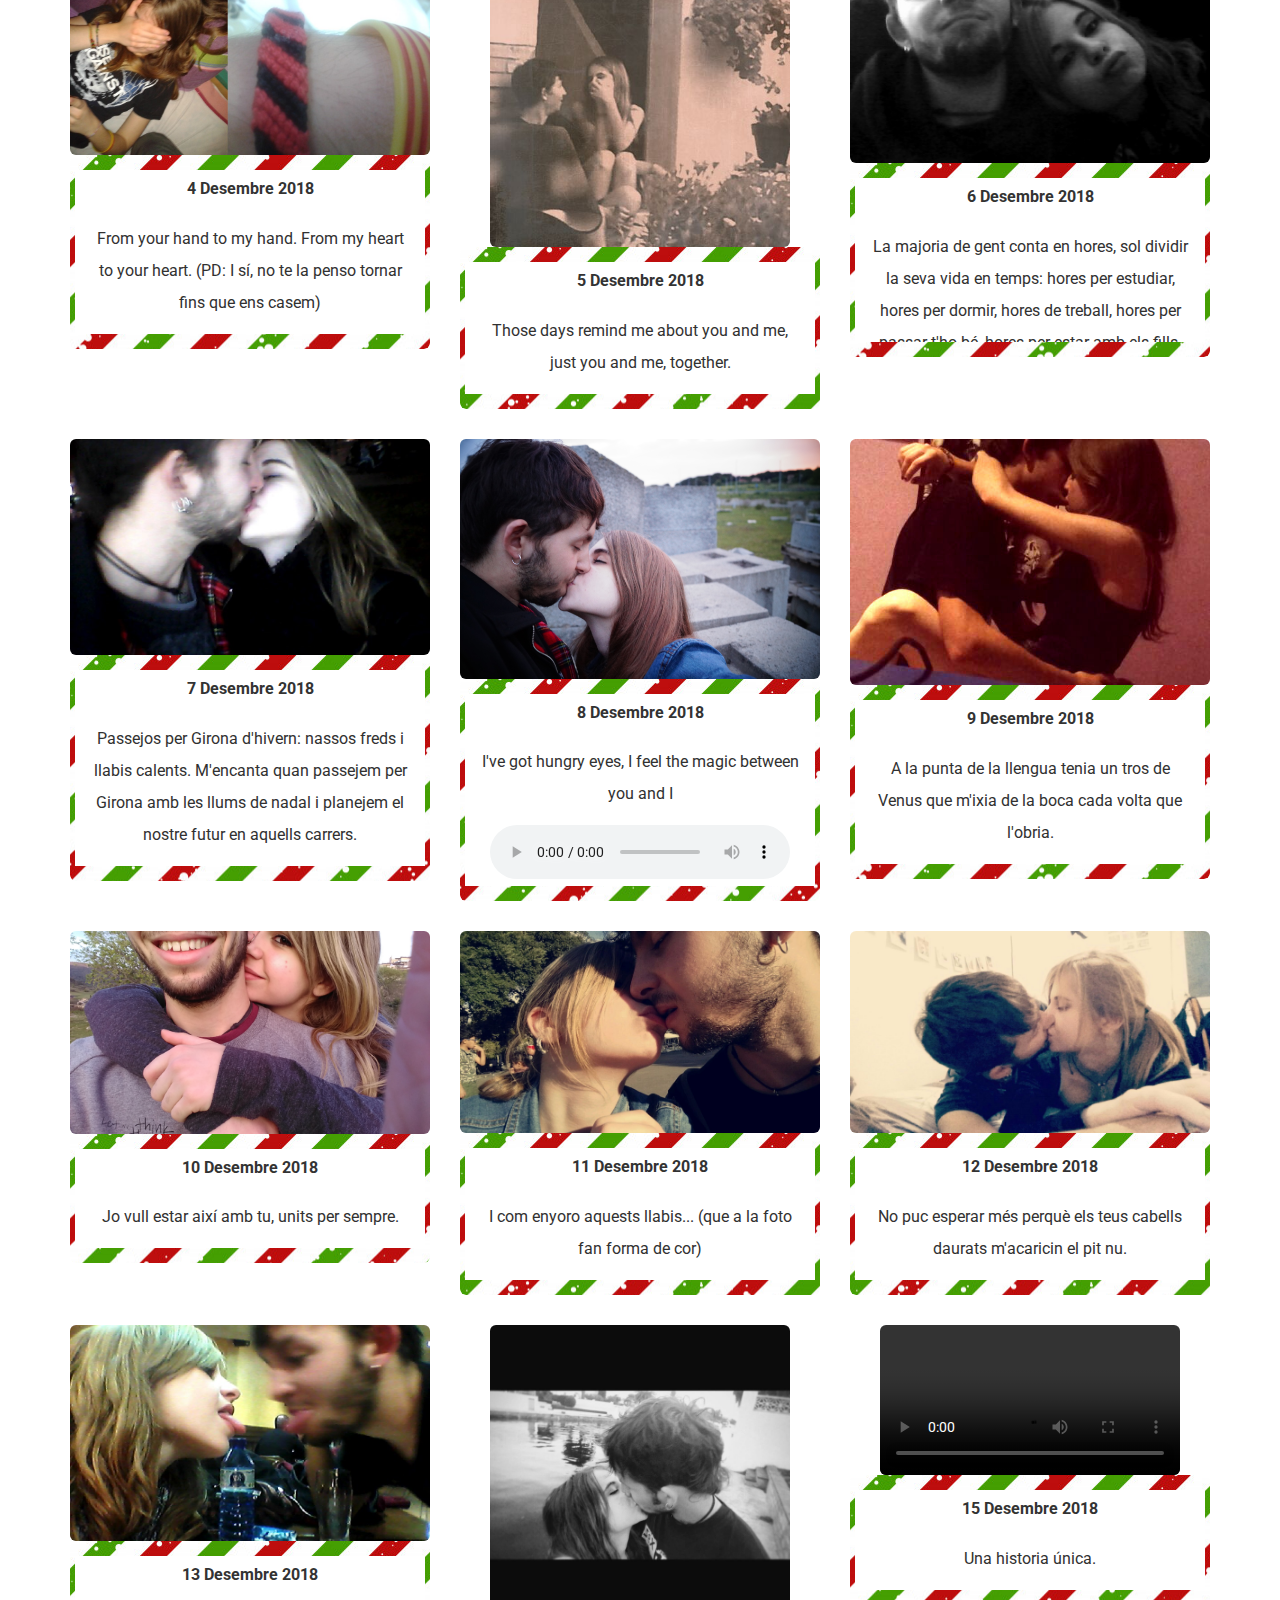
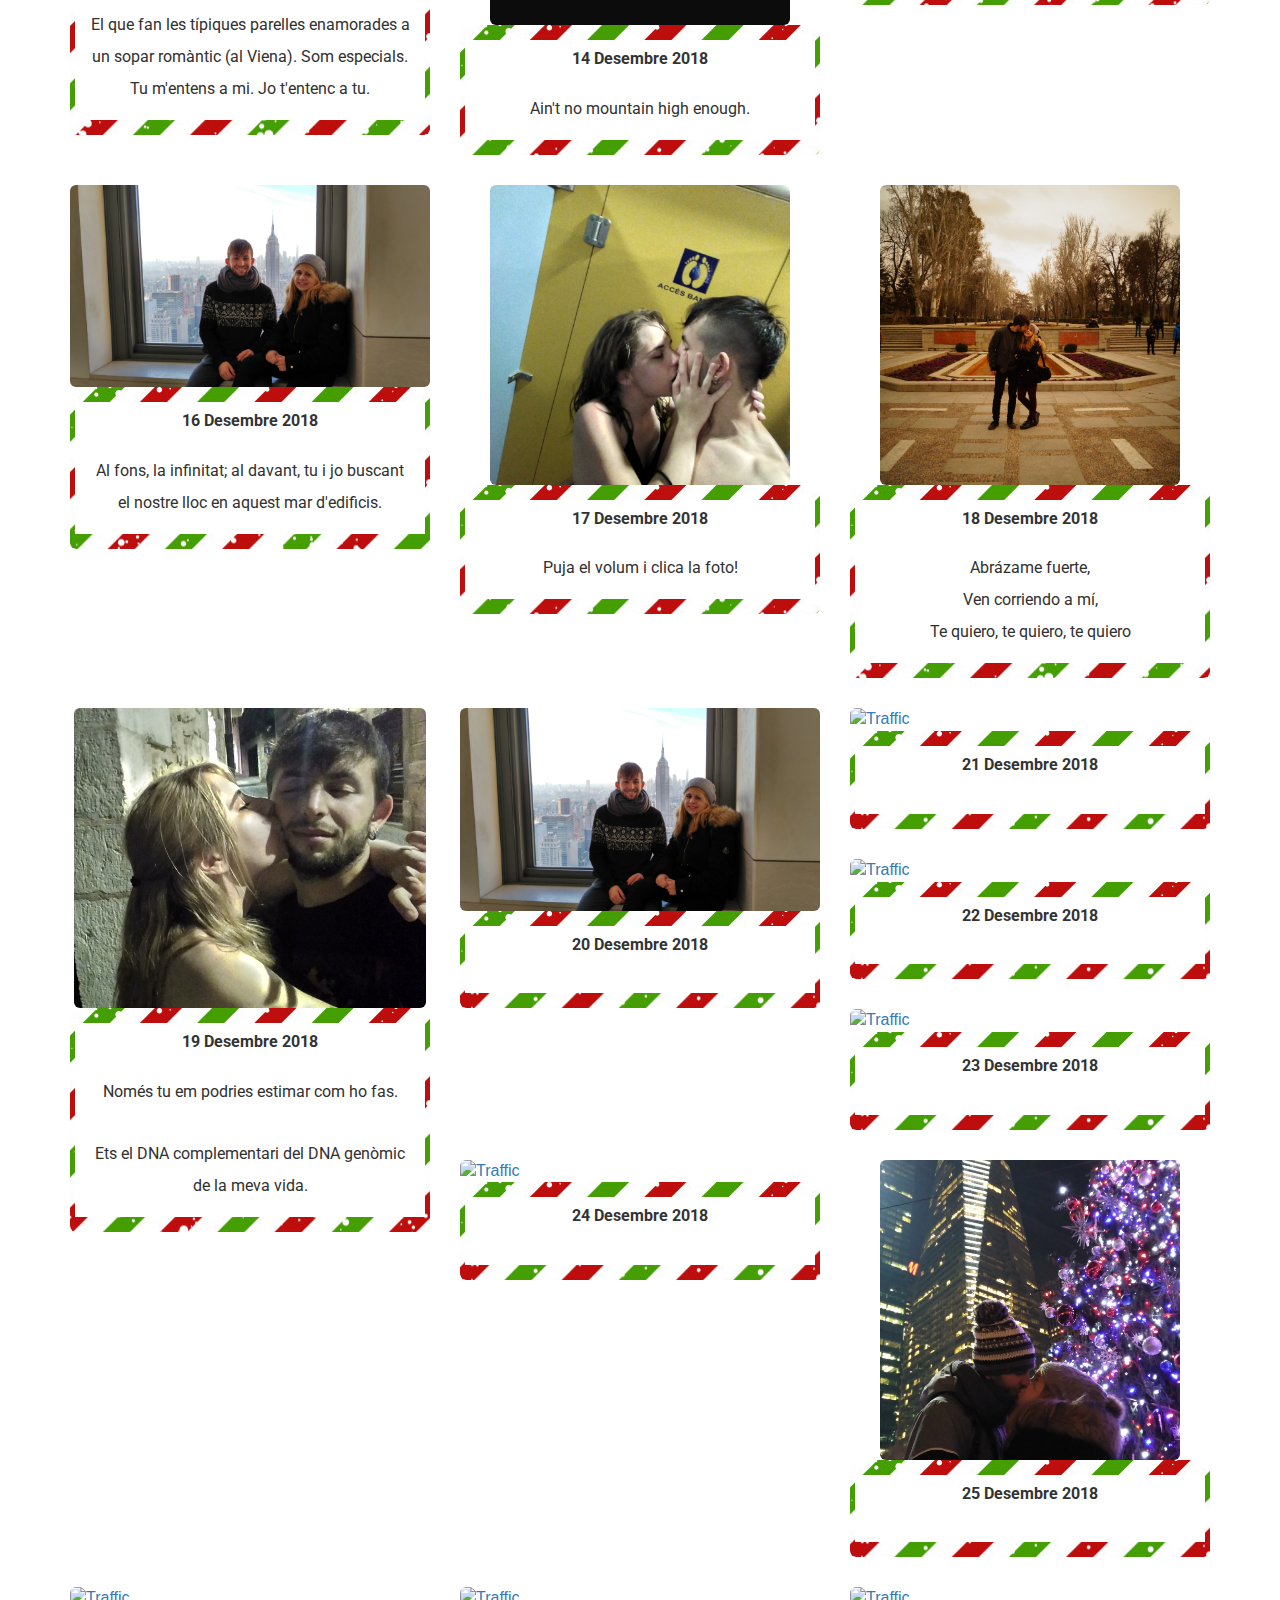
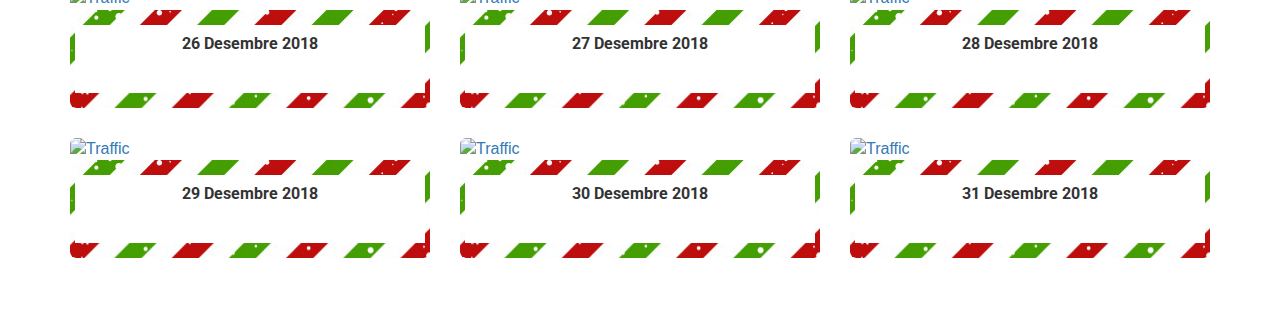
==== commit 1b58c984: "19dec" ====
--- a/index.html
+++ b/index.html
@@ -831,13 +831,14 @@
                         </div>
                             <div class="row">
                             <div class="col-sm-6 col-md-4">
-                                <div class="thumbnail">
+                                <div class="thumbnail" onclick="document.getElementById('amagahoDNA').style.display = 'none'">
                                     <a class="lightbox" id="12-19" href="">
                                         <img src="background/bckgrnd1.gif" alt="Traffic">
                                     </a>
                                     <div class="caption decembercap">
                                         <h3>19 Desembre 2018</h3>
-                                        <p></p>
+                                        <p>Només tu em podries estimar com ho fas.</p>
+                                        <p id="amagahoDNA">Ets el DNA complementari del DNA genòmic de la meva vida.</p>
                                     </div>
                                 </div>
                             </div>
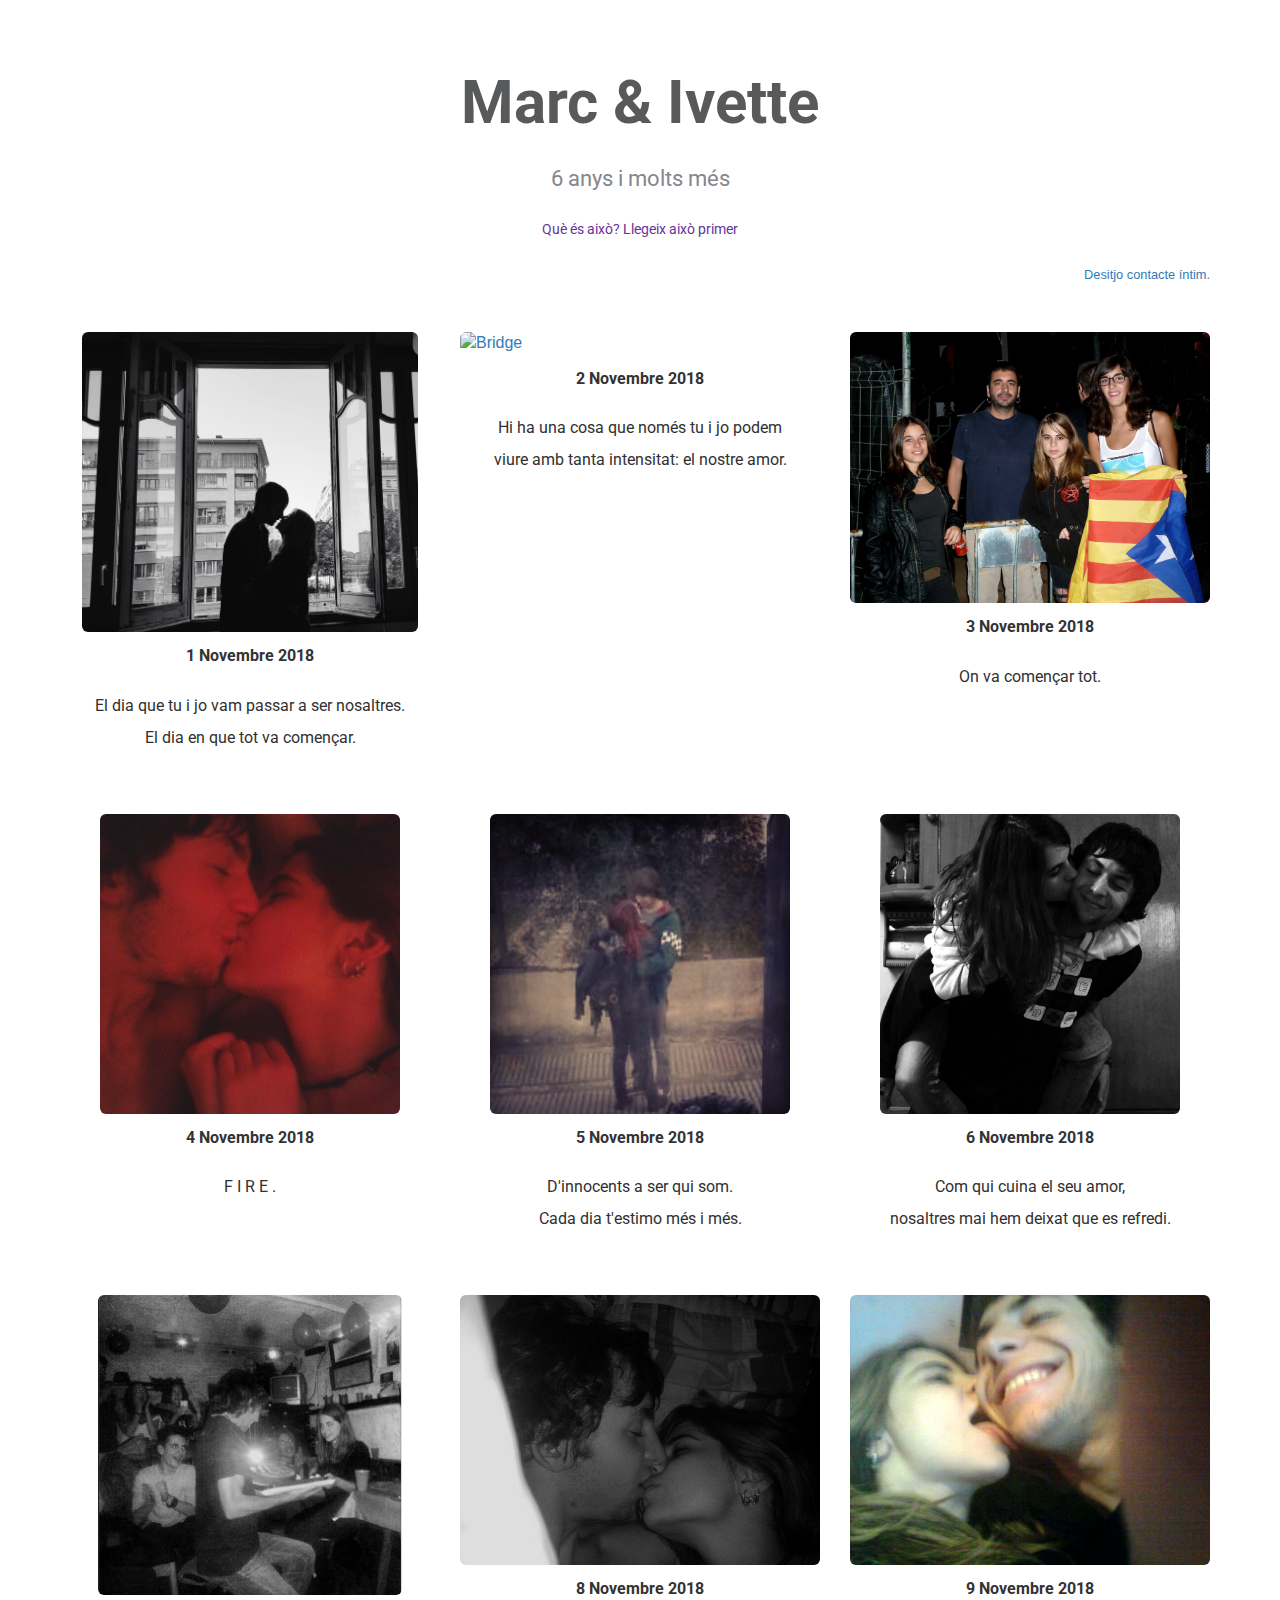
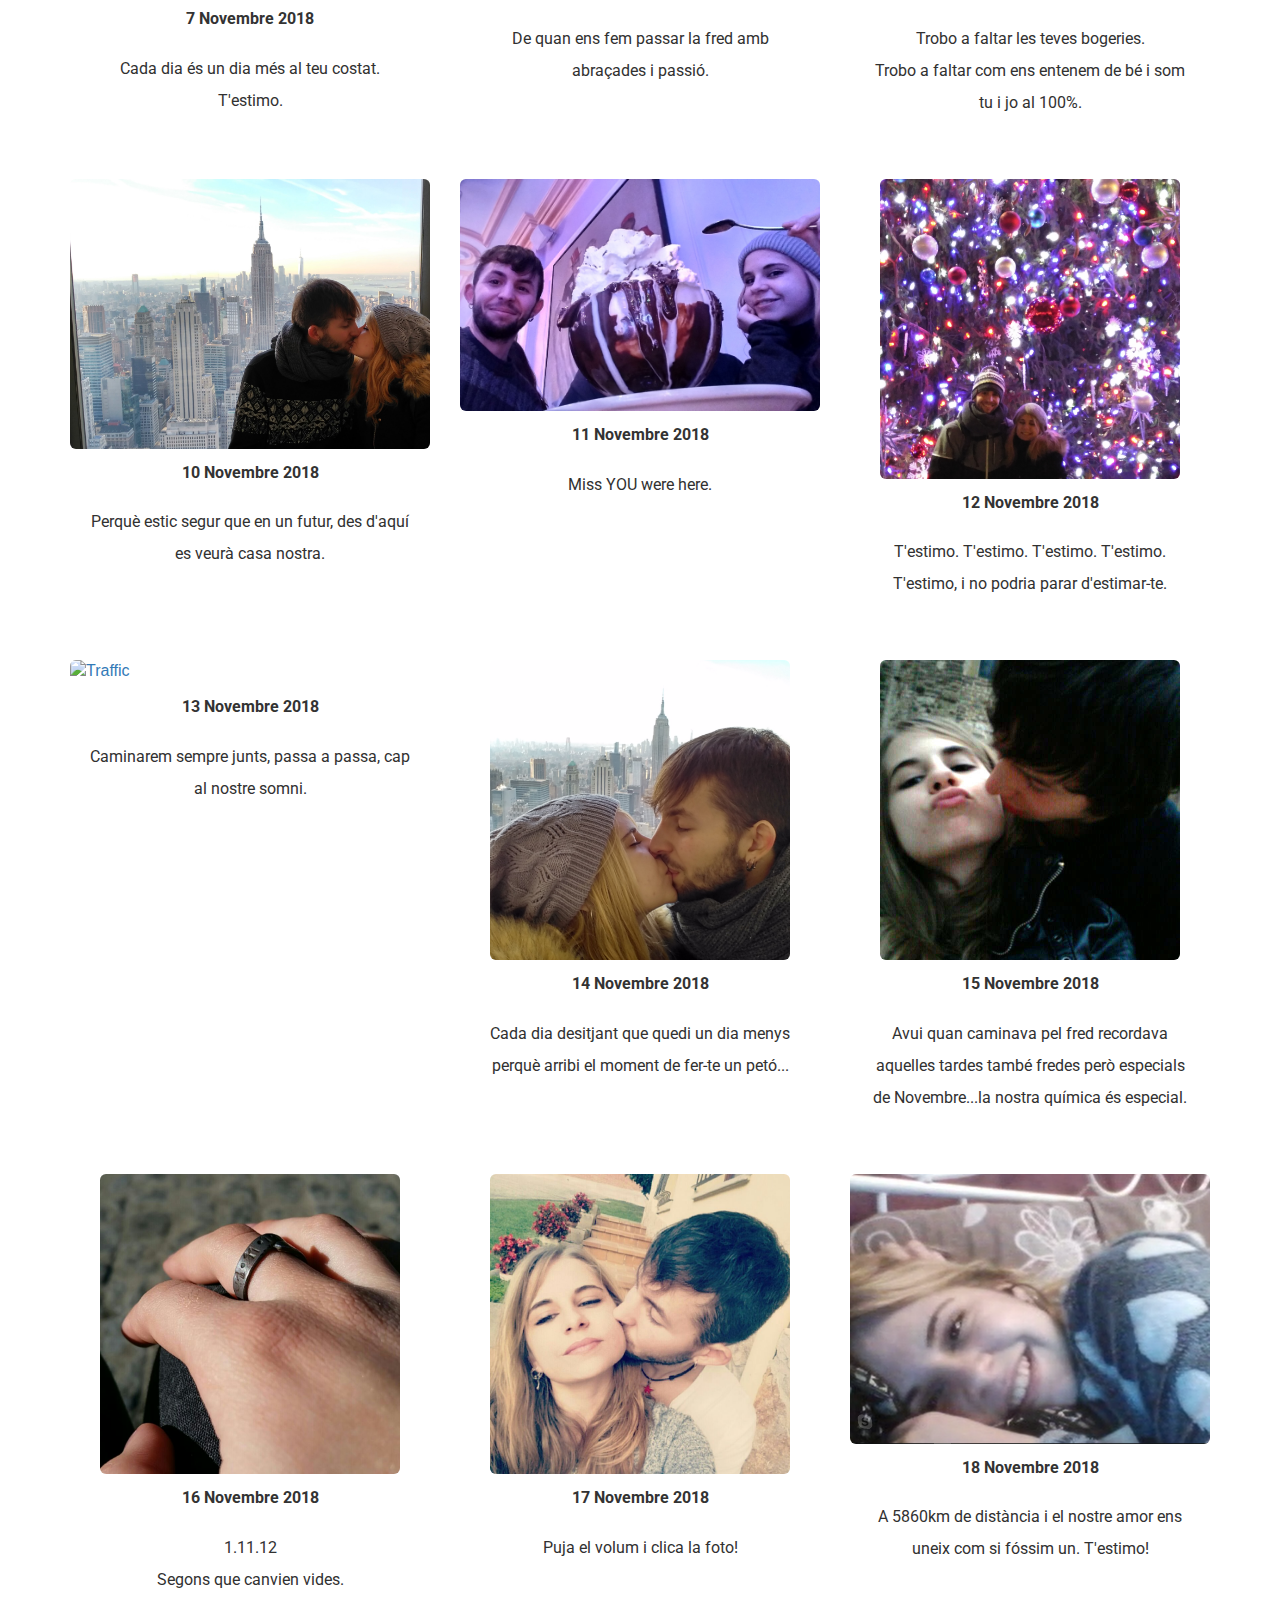
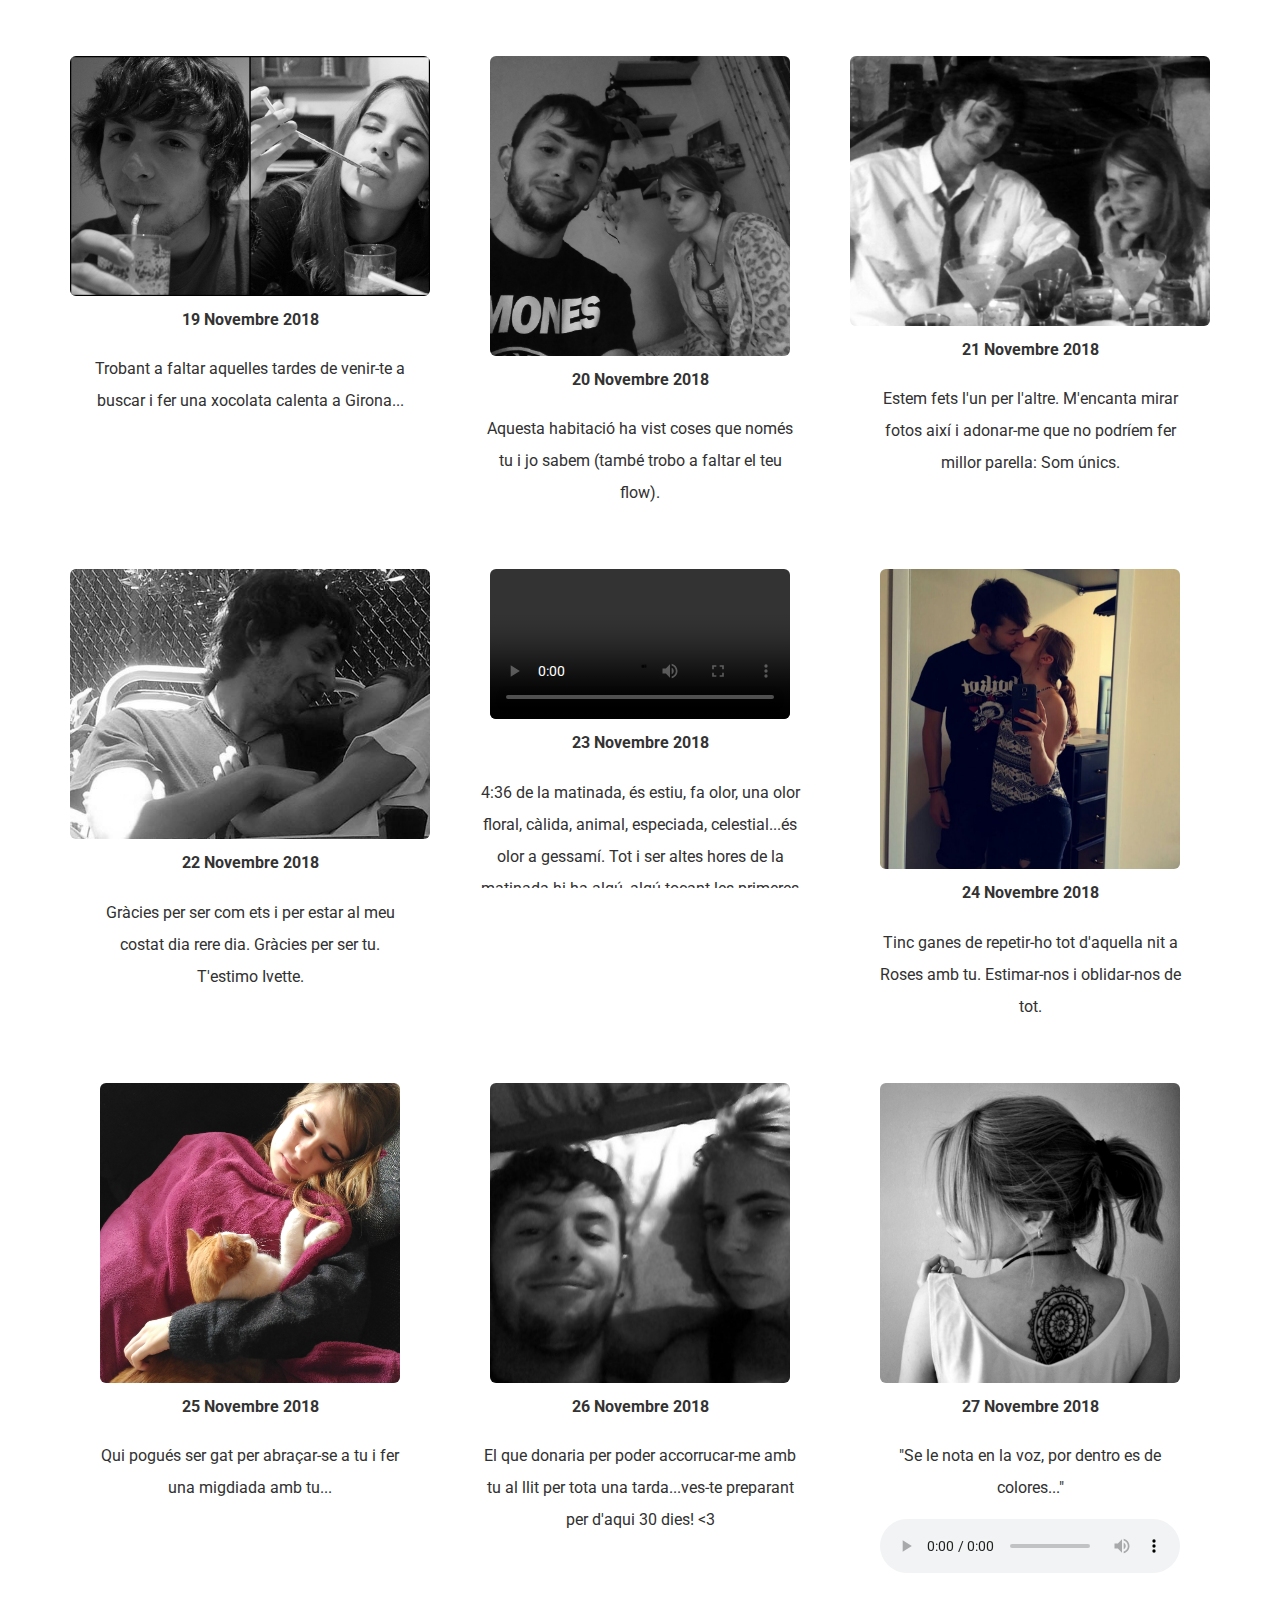
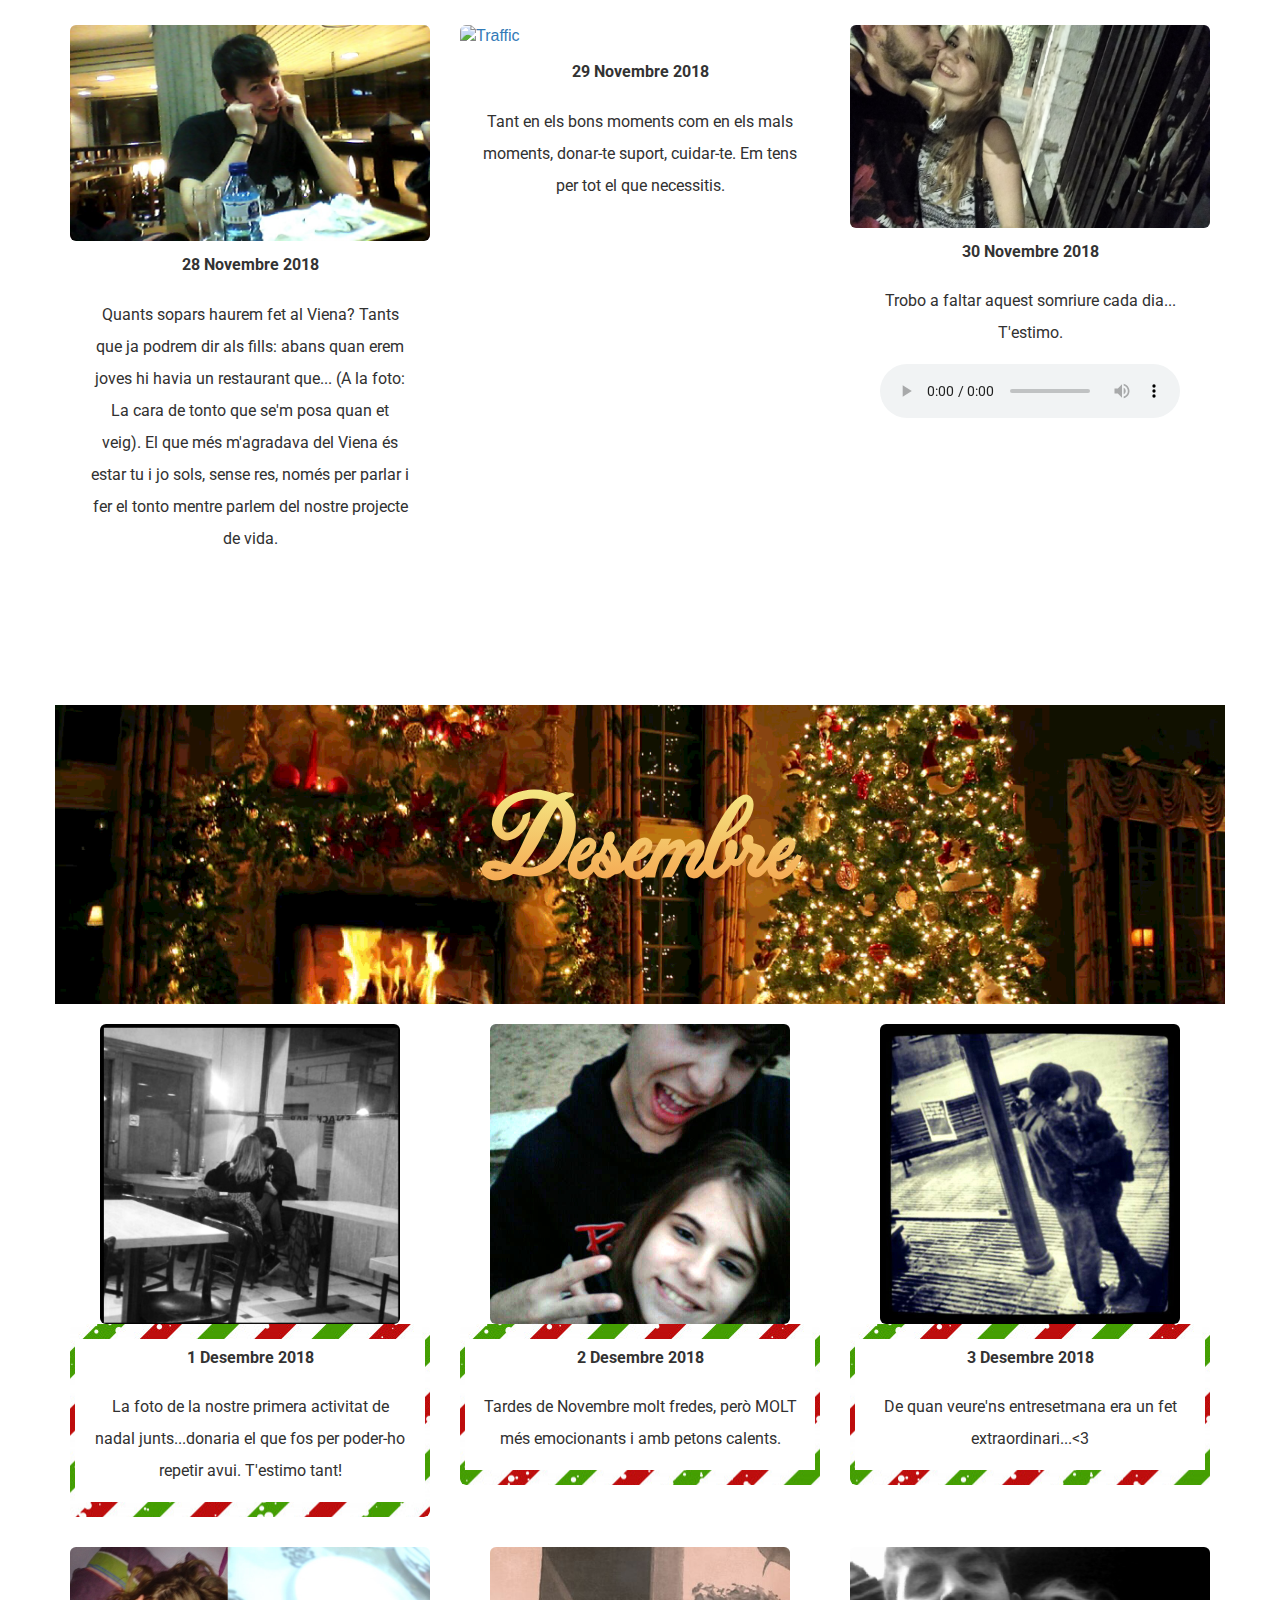
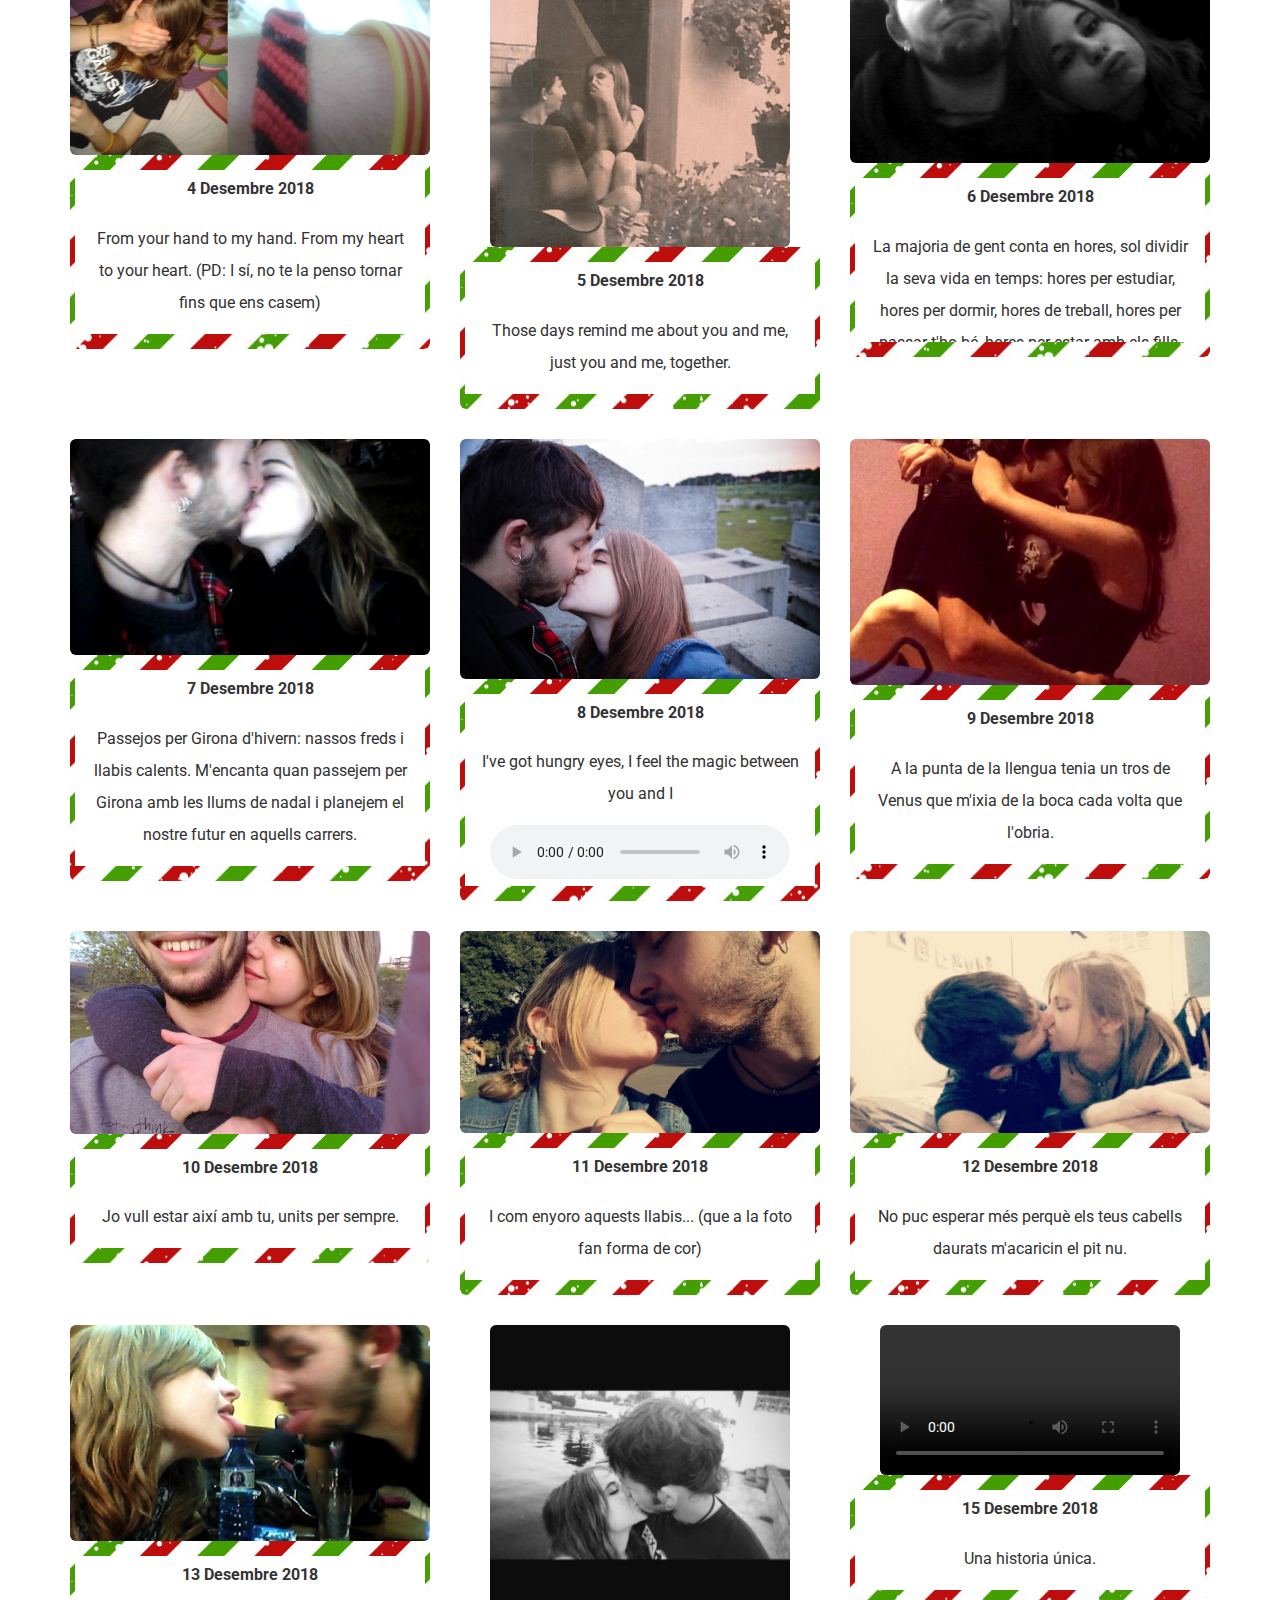
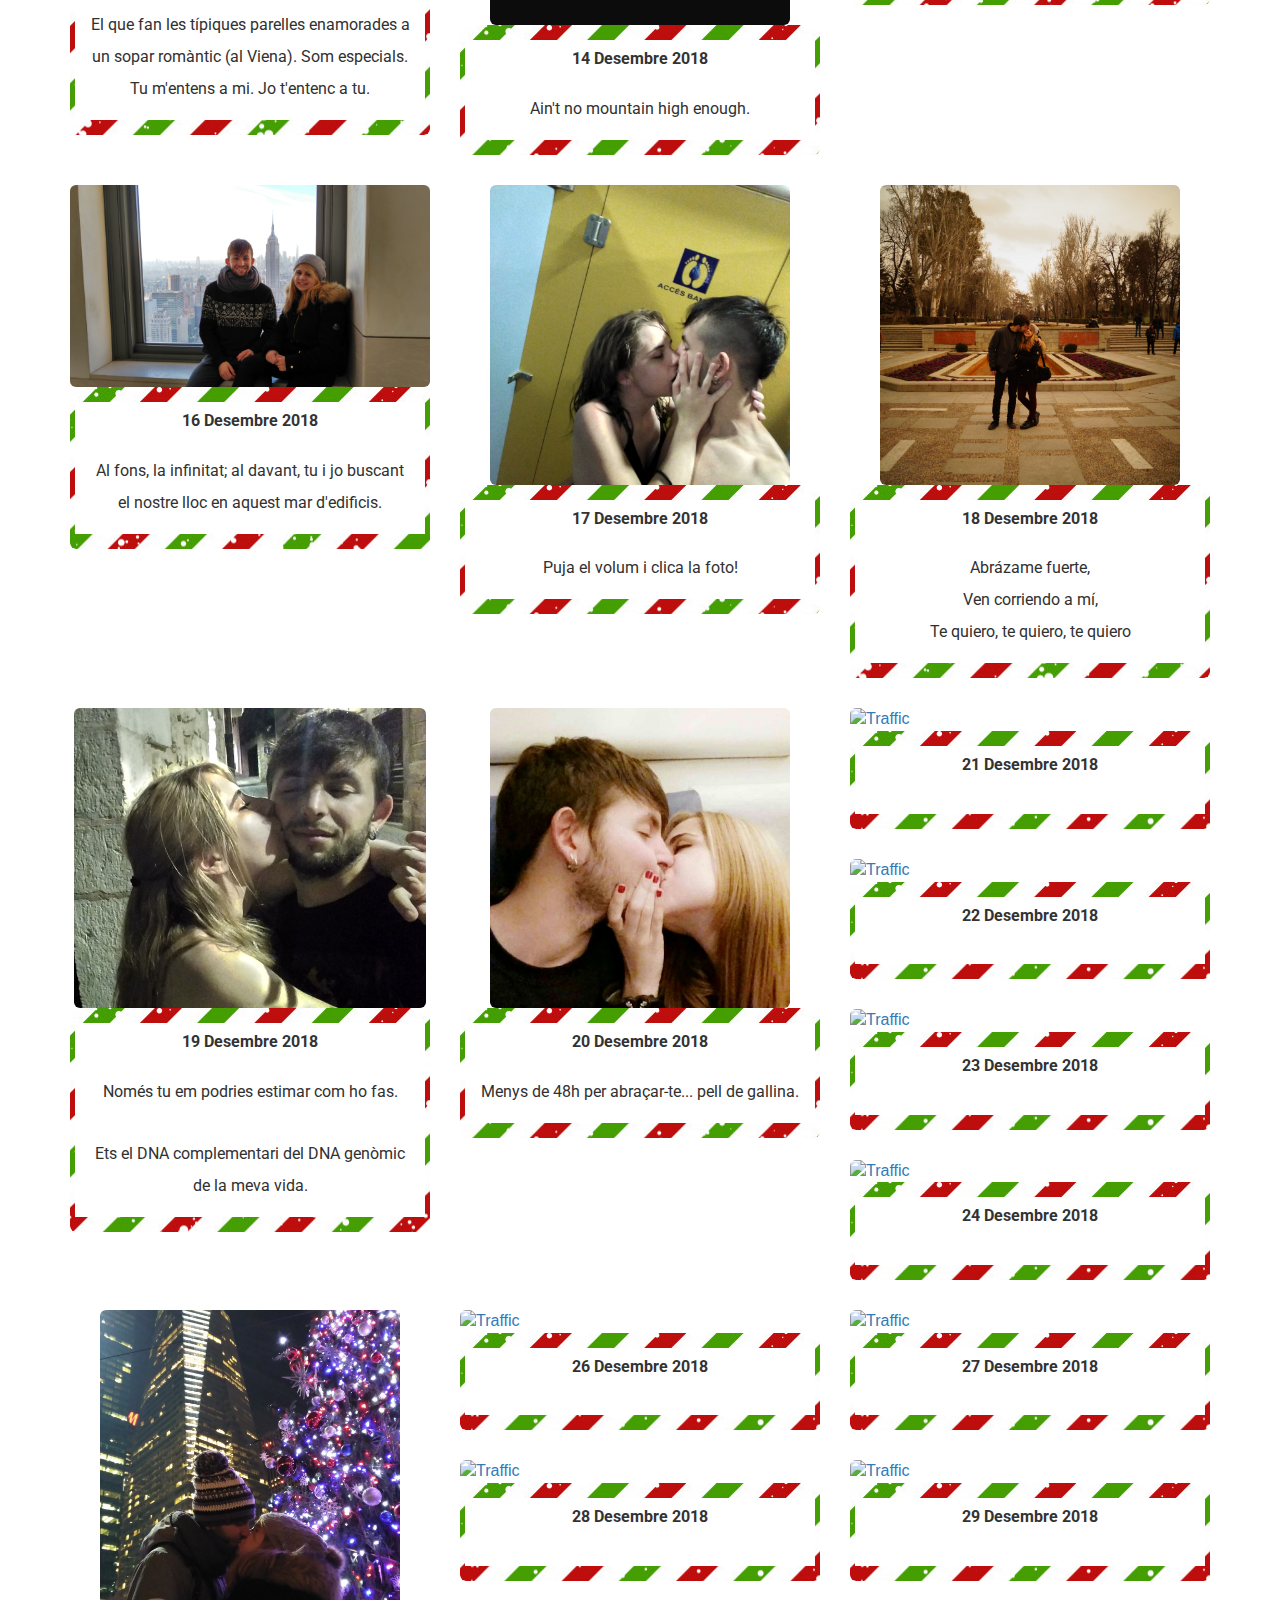
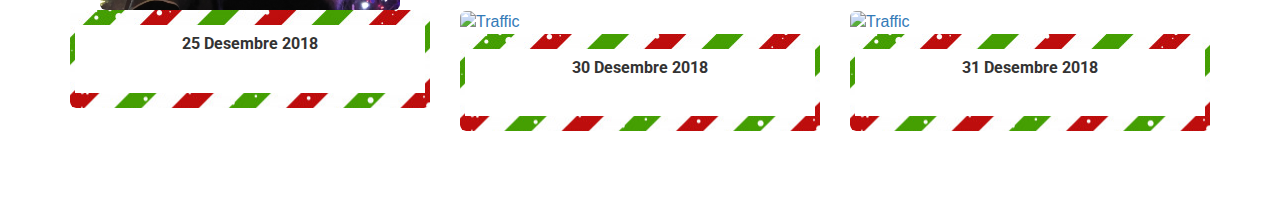
==== commit cc872ef9: "3230T" ====
--- a/index.html
+++ b/index.html
@@ -849,7 +849,7 @@
                                     </a>
                                     <div class="caption decembercap">
                                         <h3>20 Desembre 2018</h3>
-                                        <p></p>
+                                        <p>Menys de 48h per abraçar-te... pell de gallina.</p>
                                     </div>
                                 </div>
                             </div>
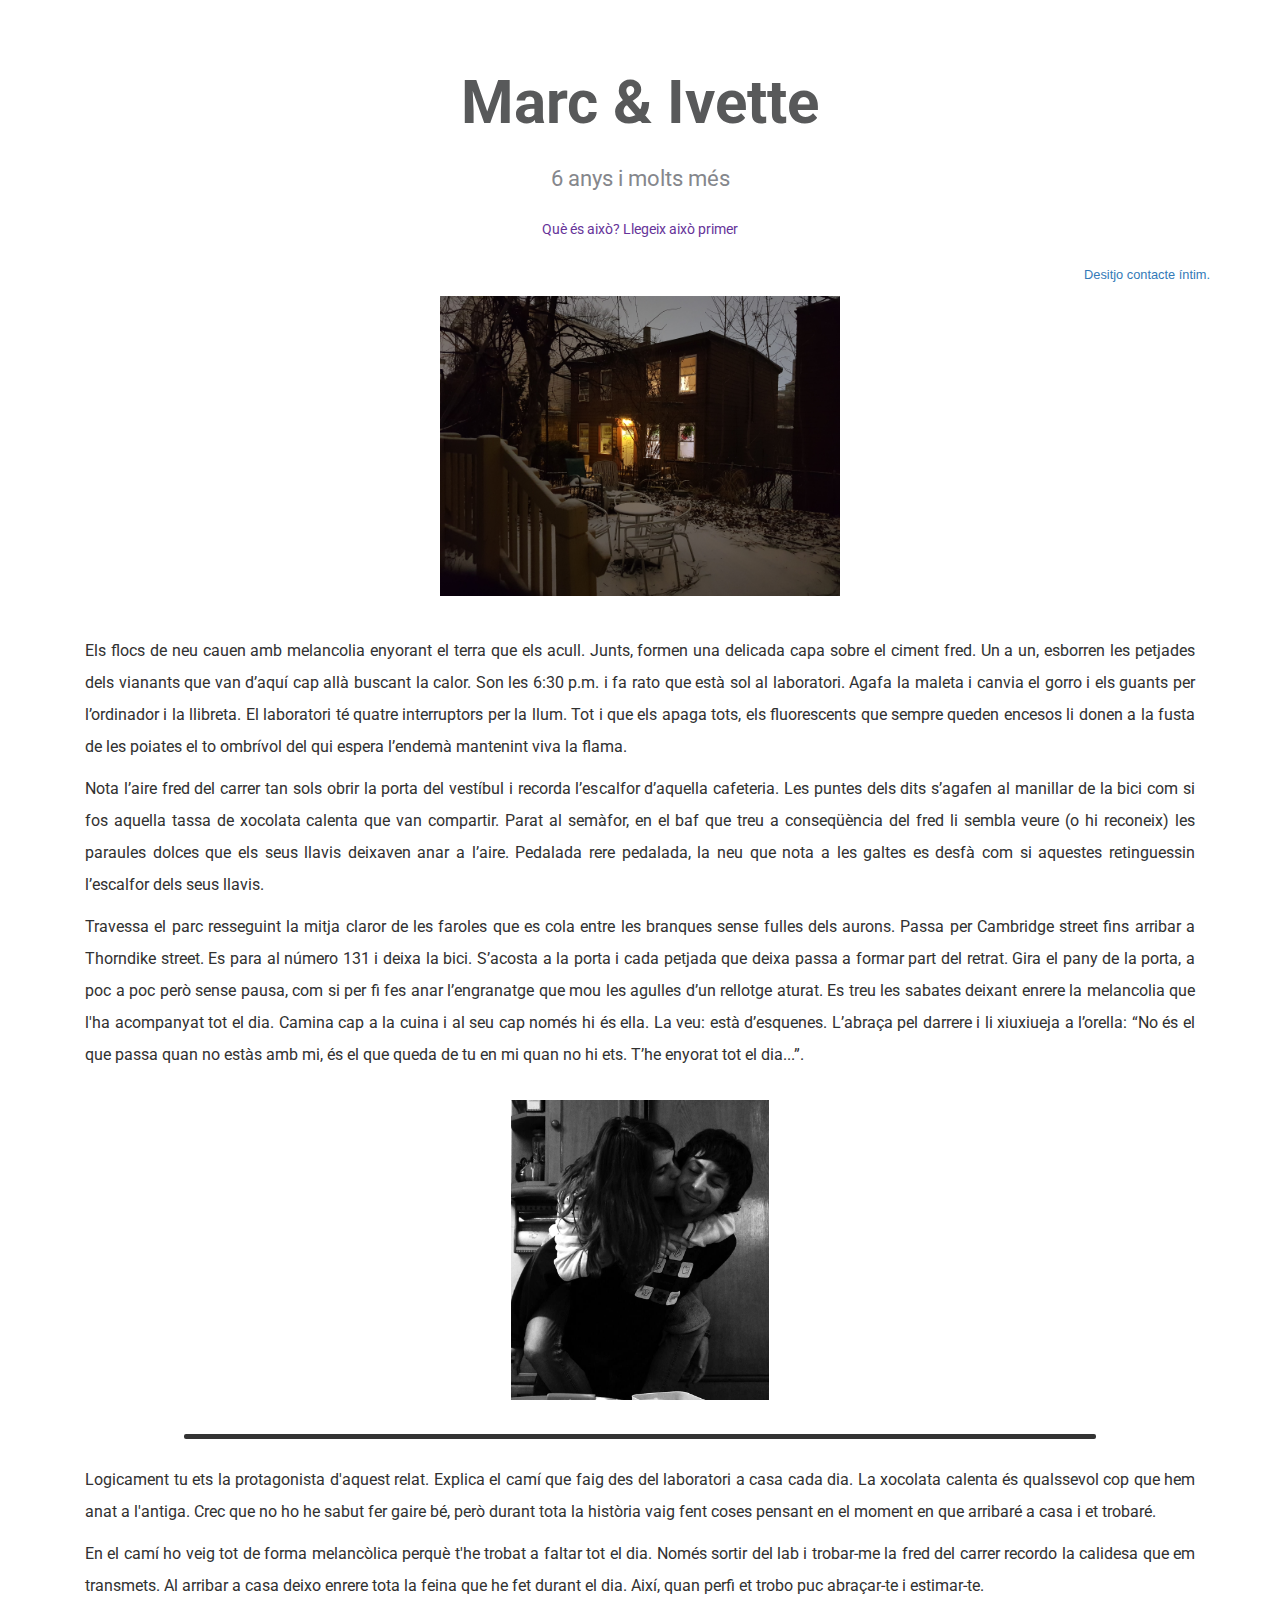
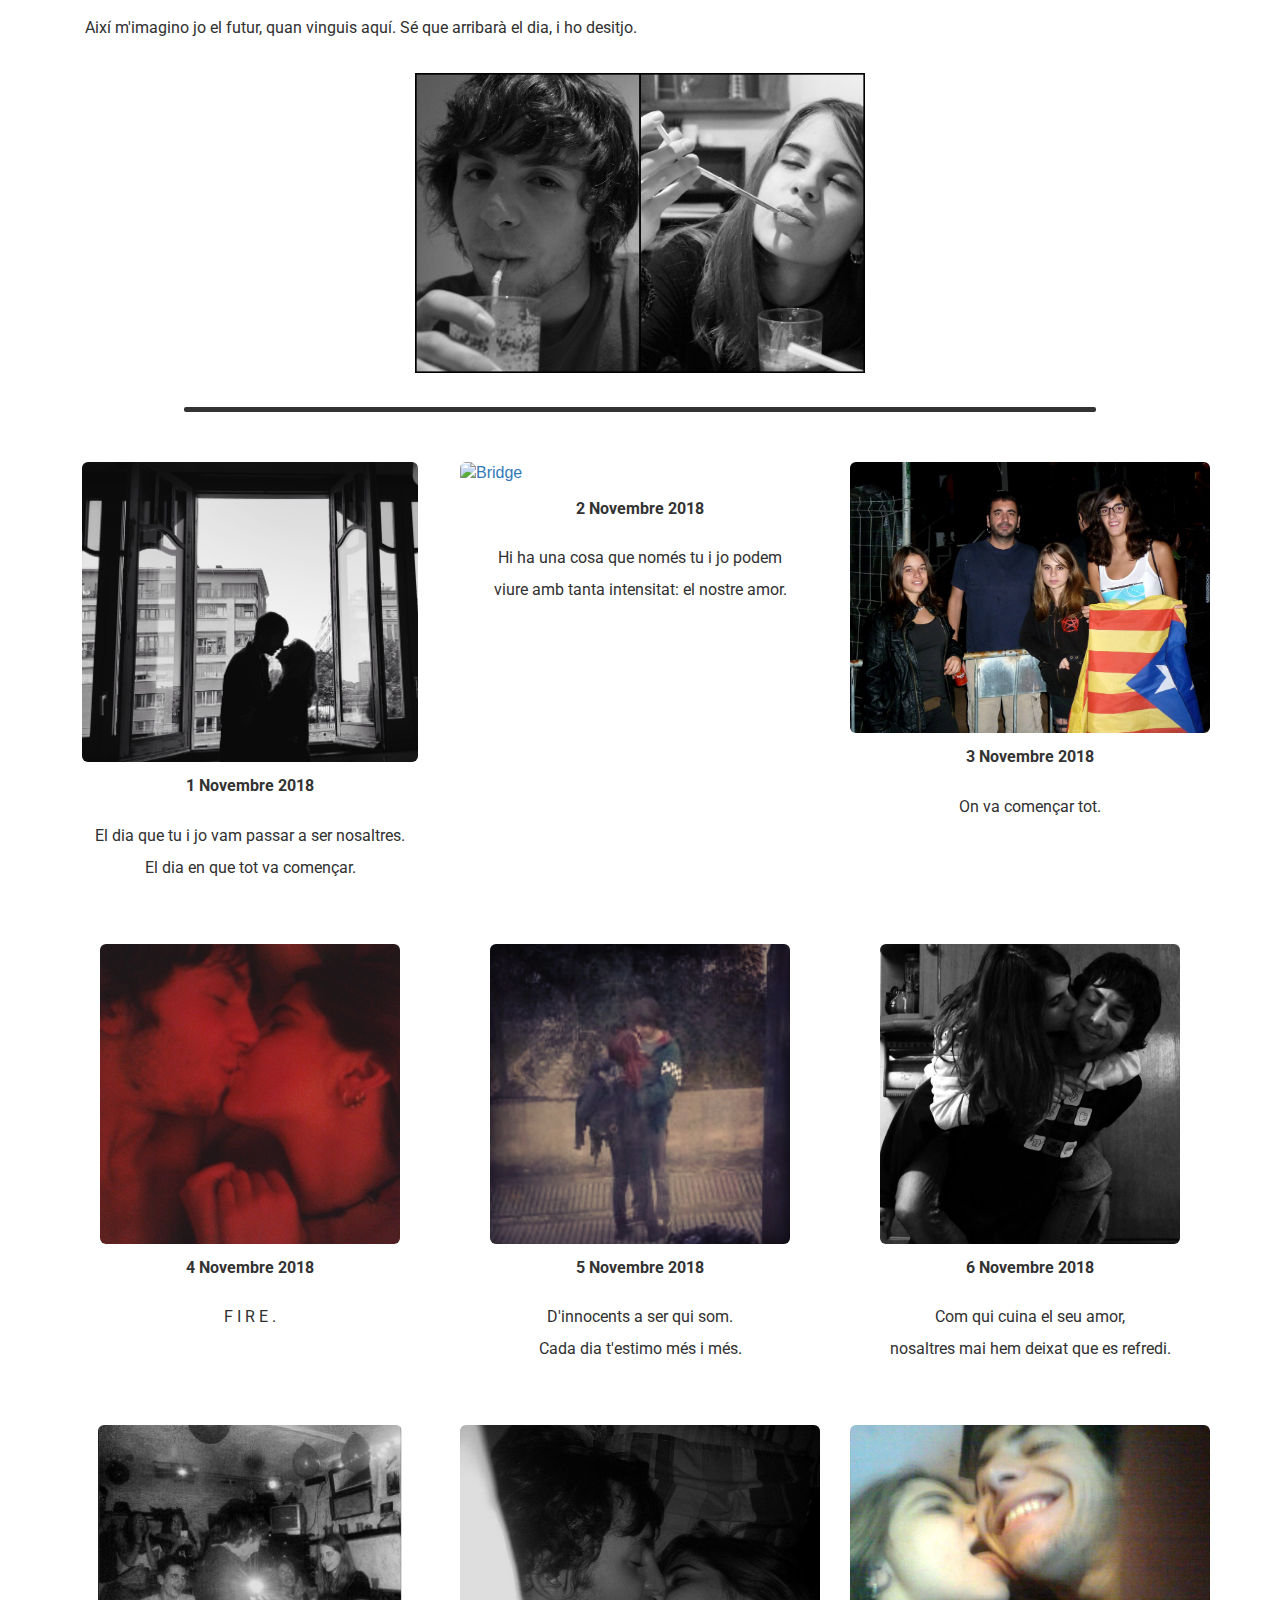
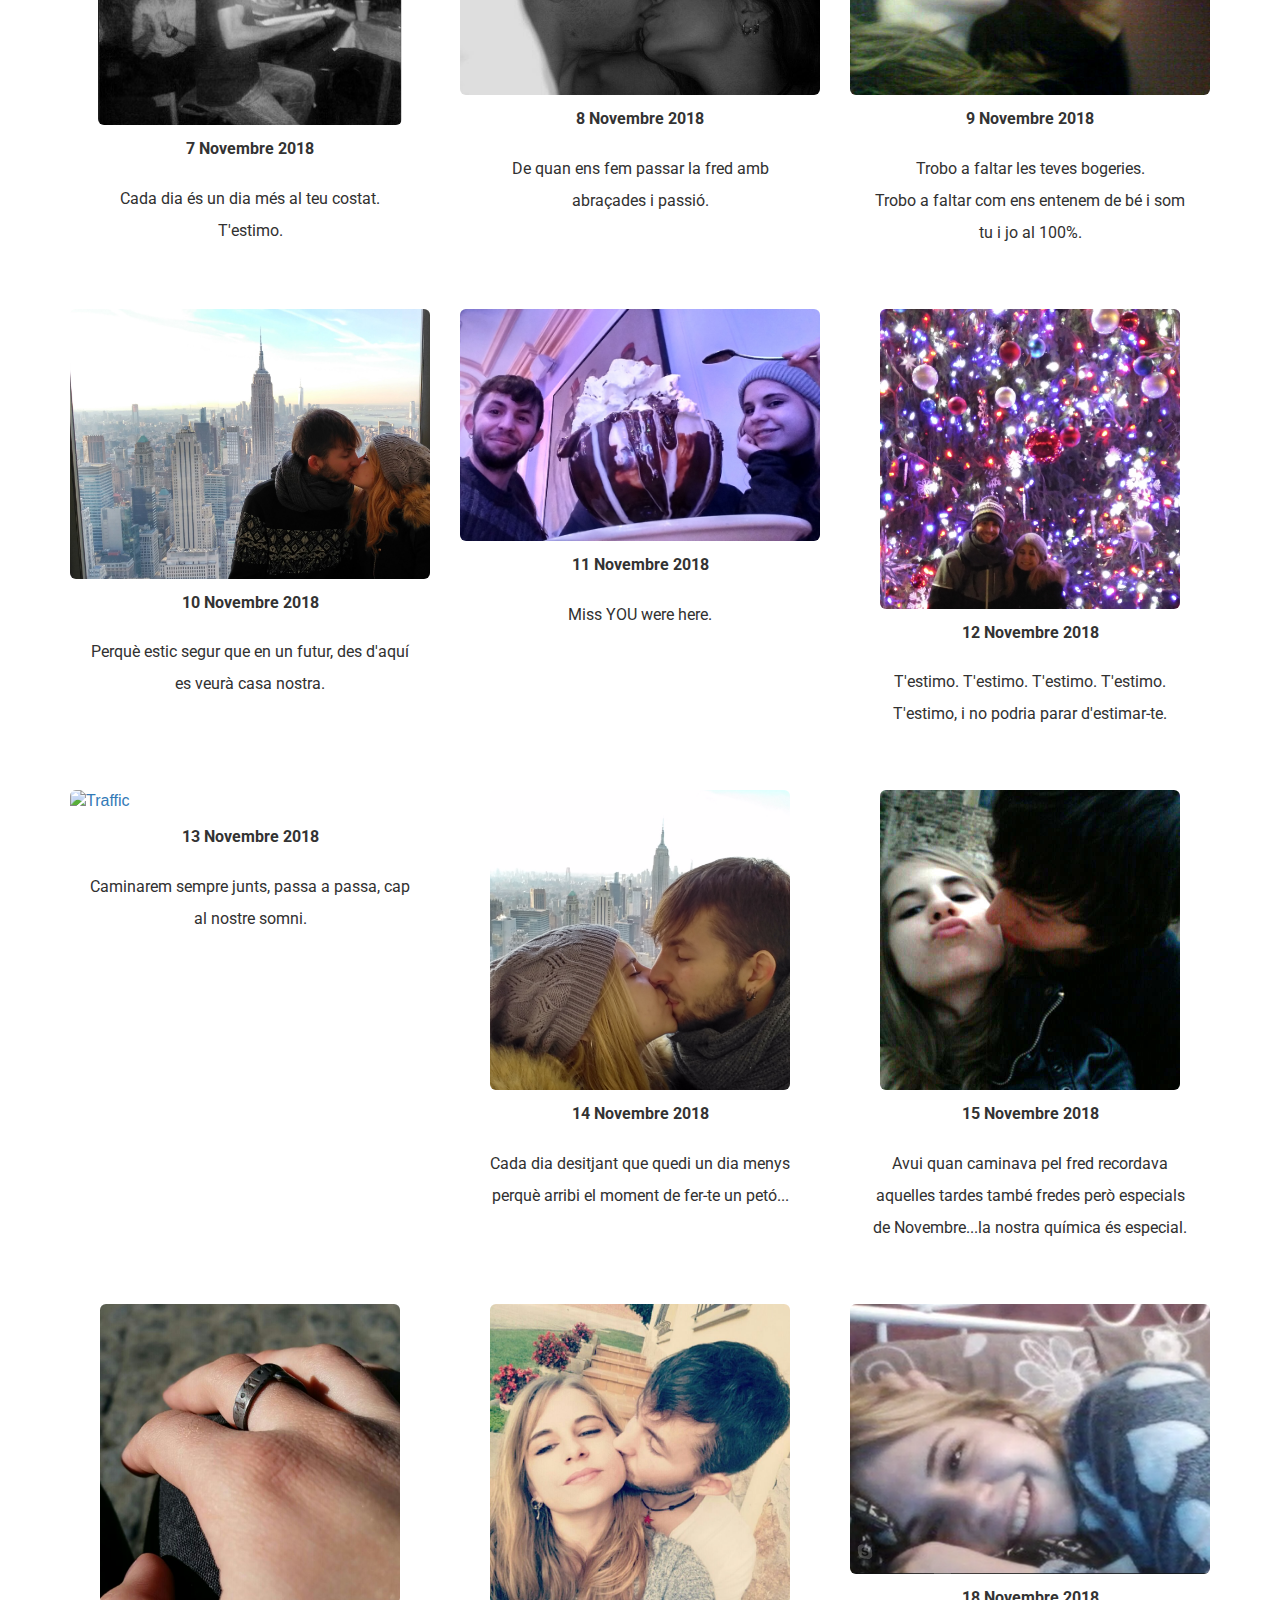
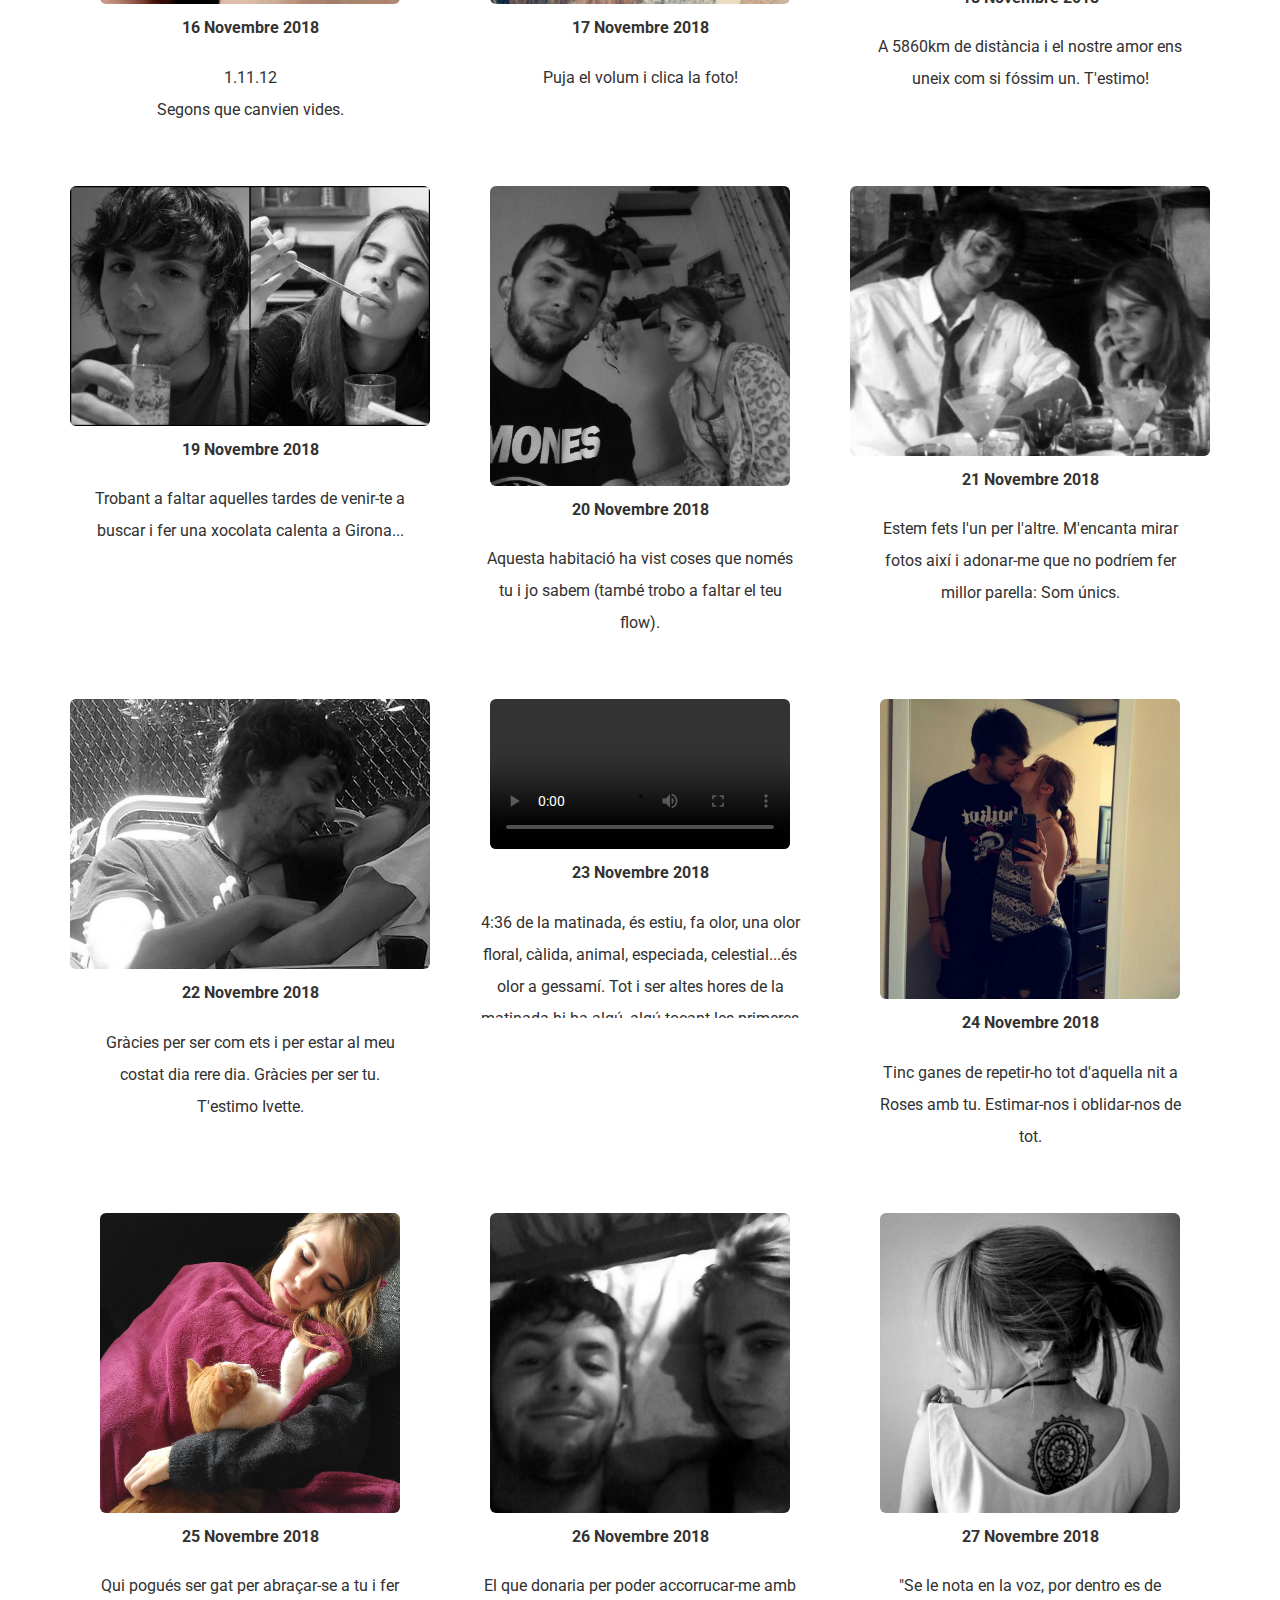
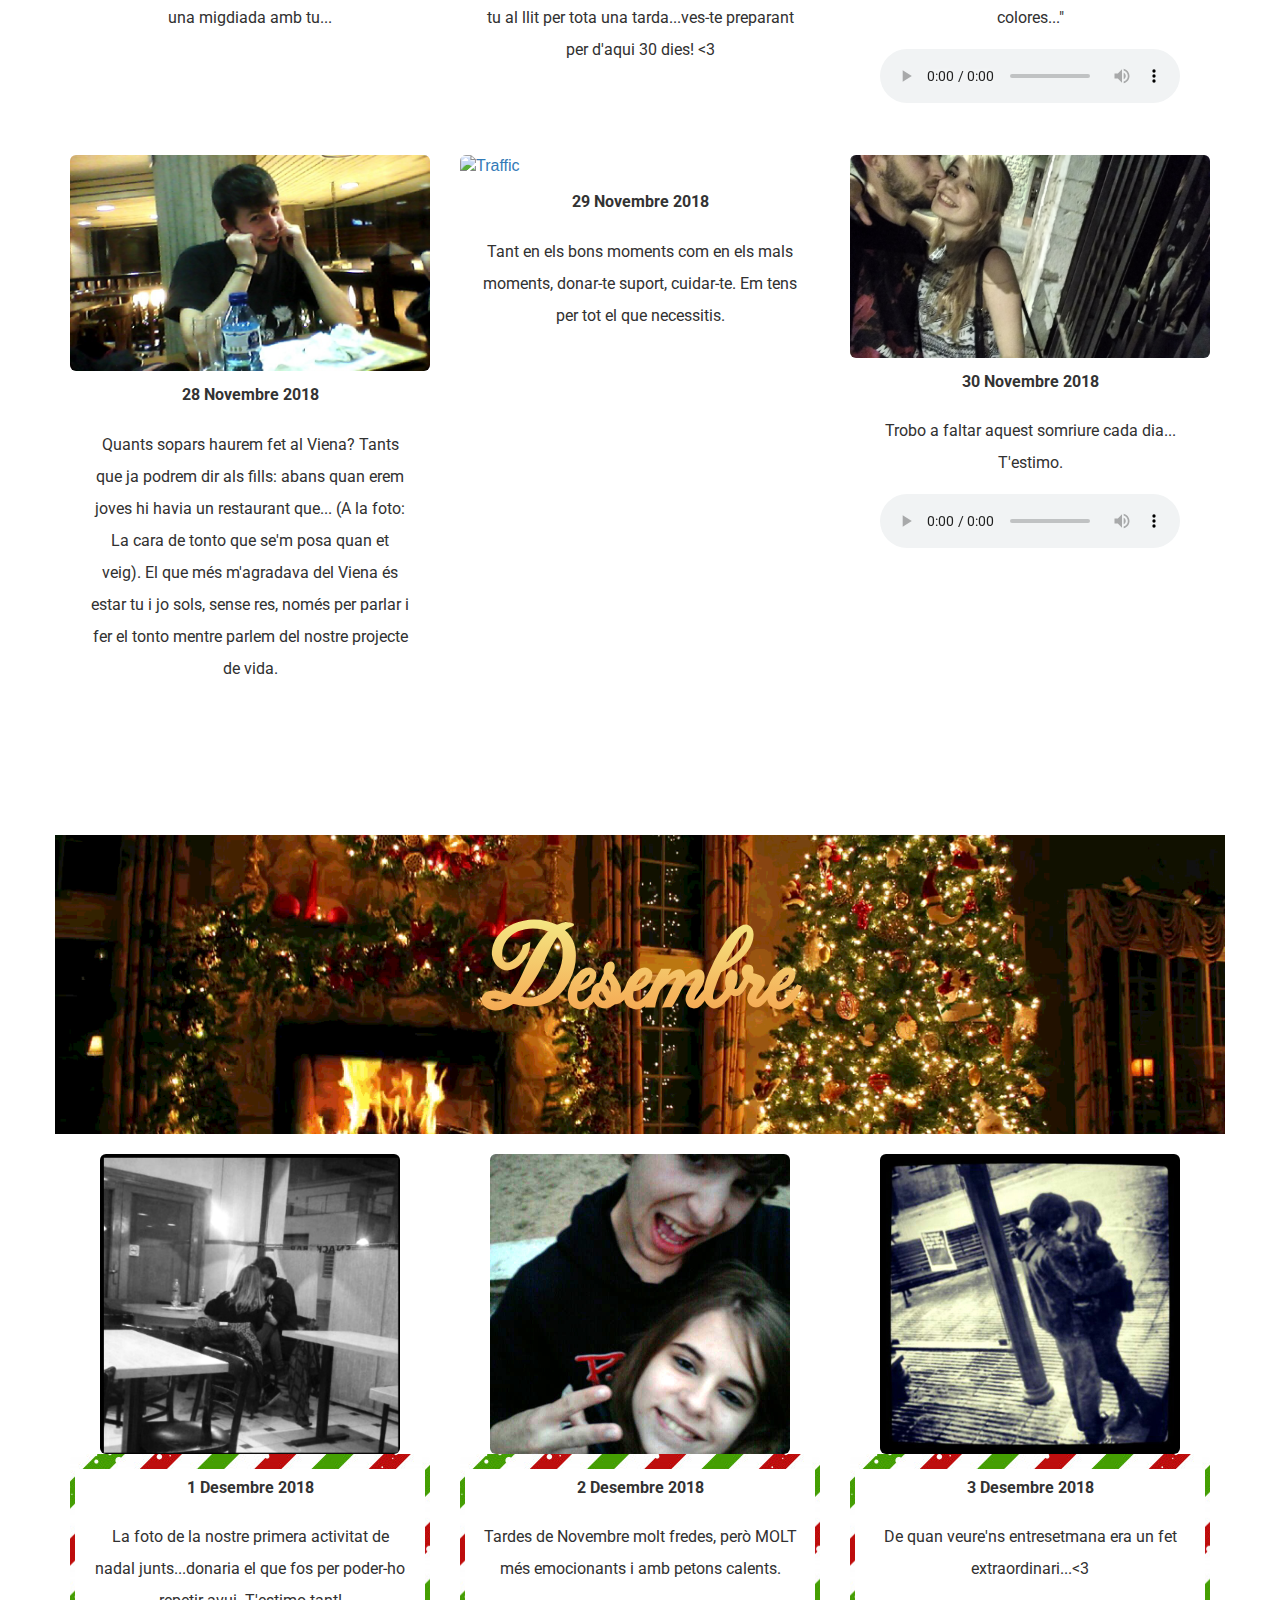
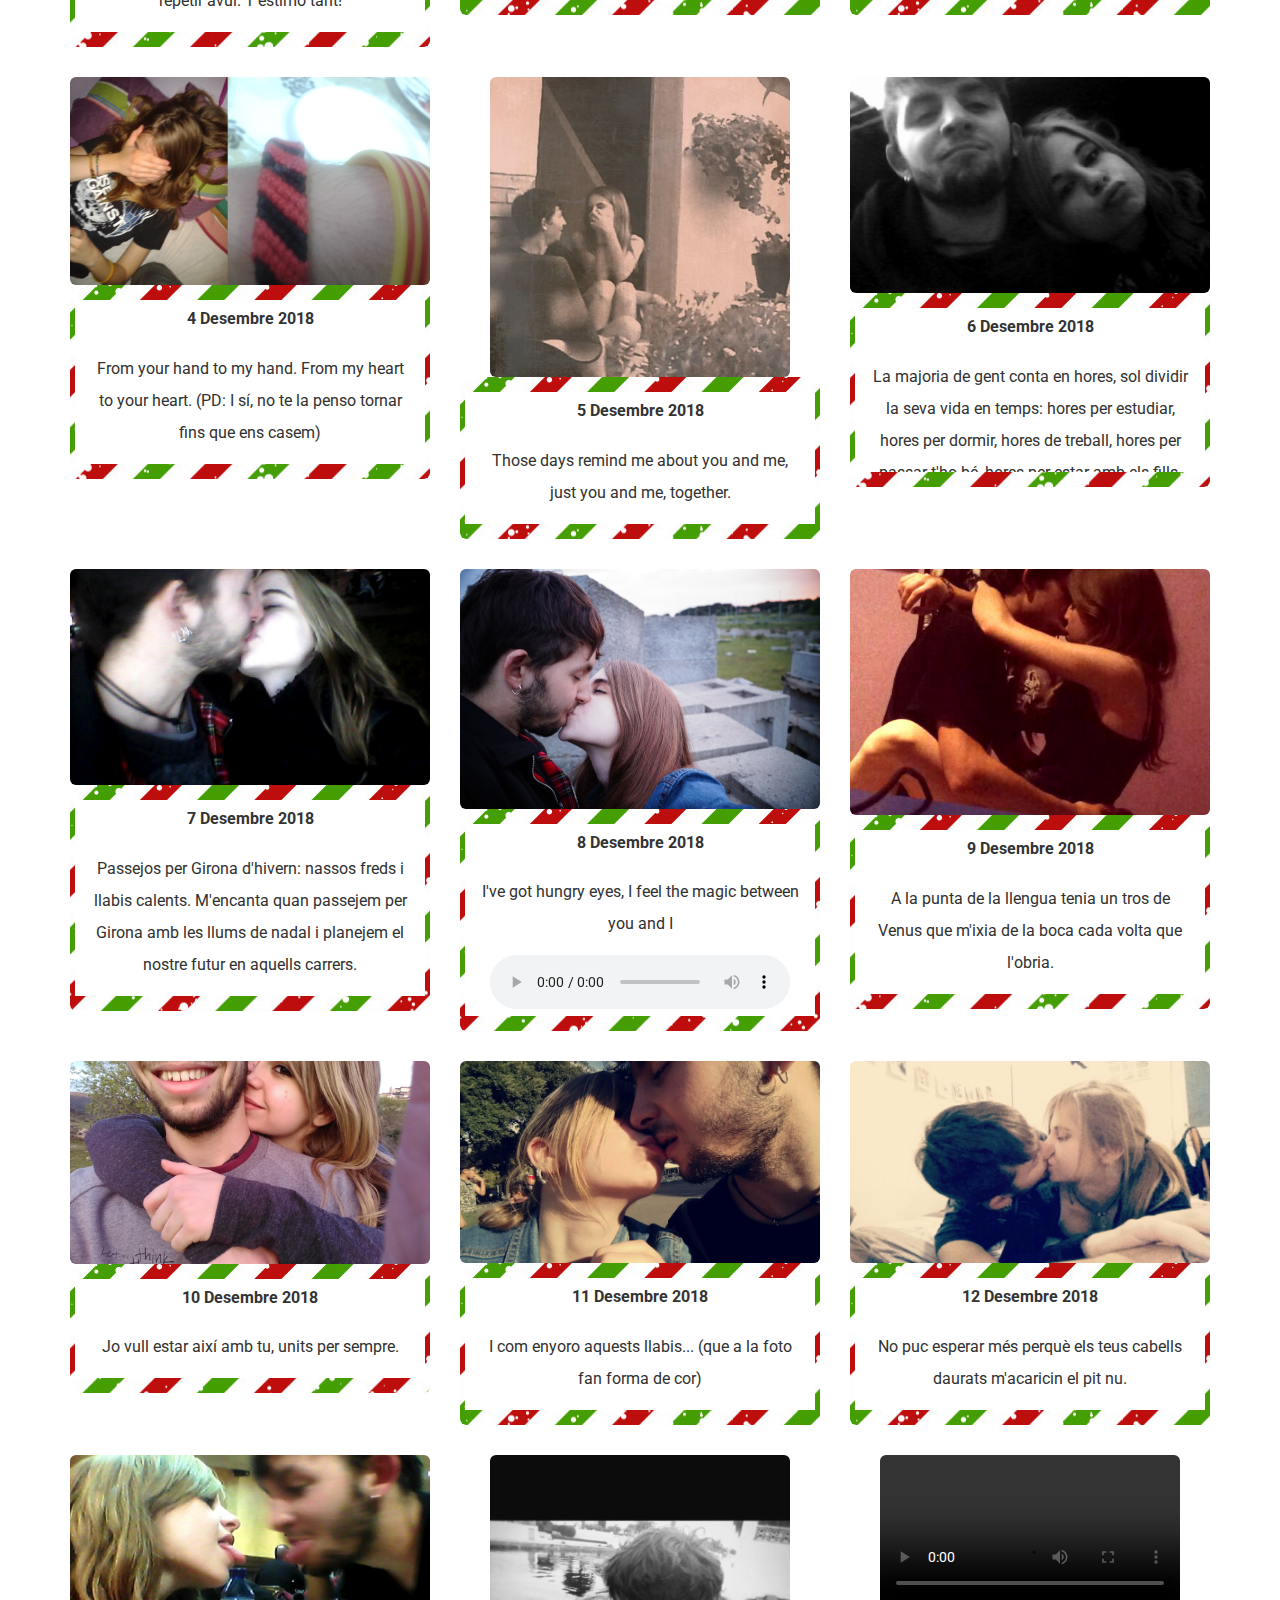
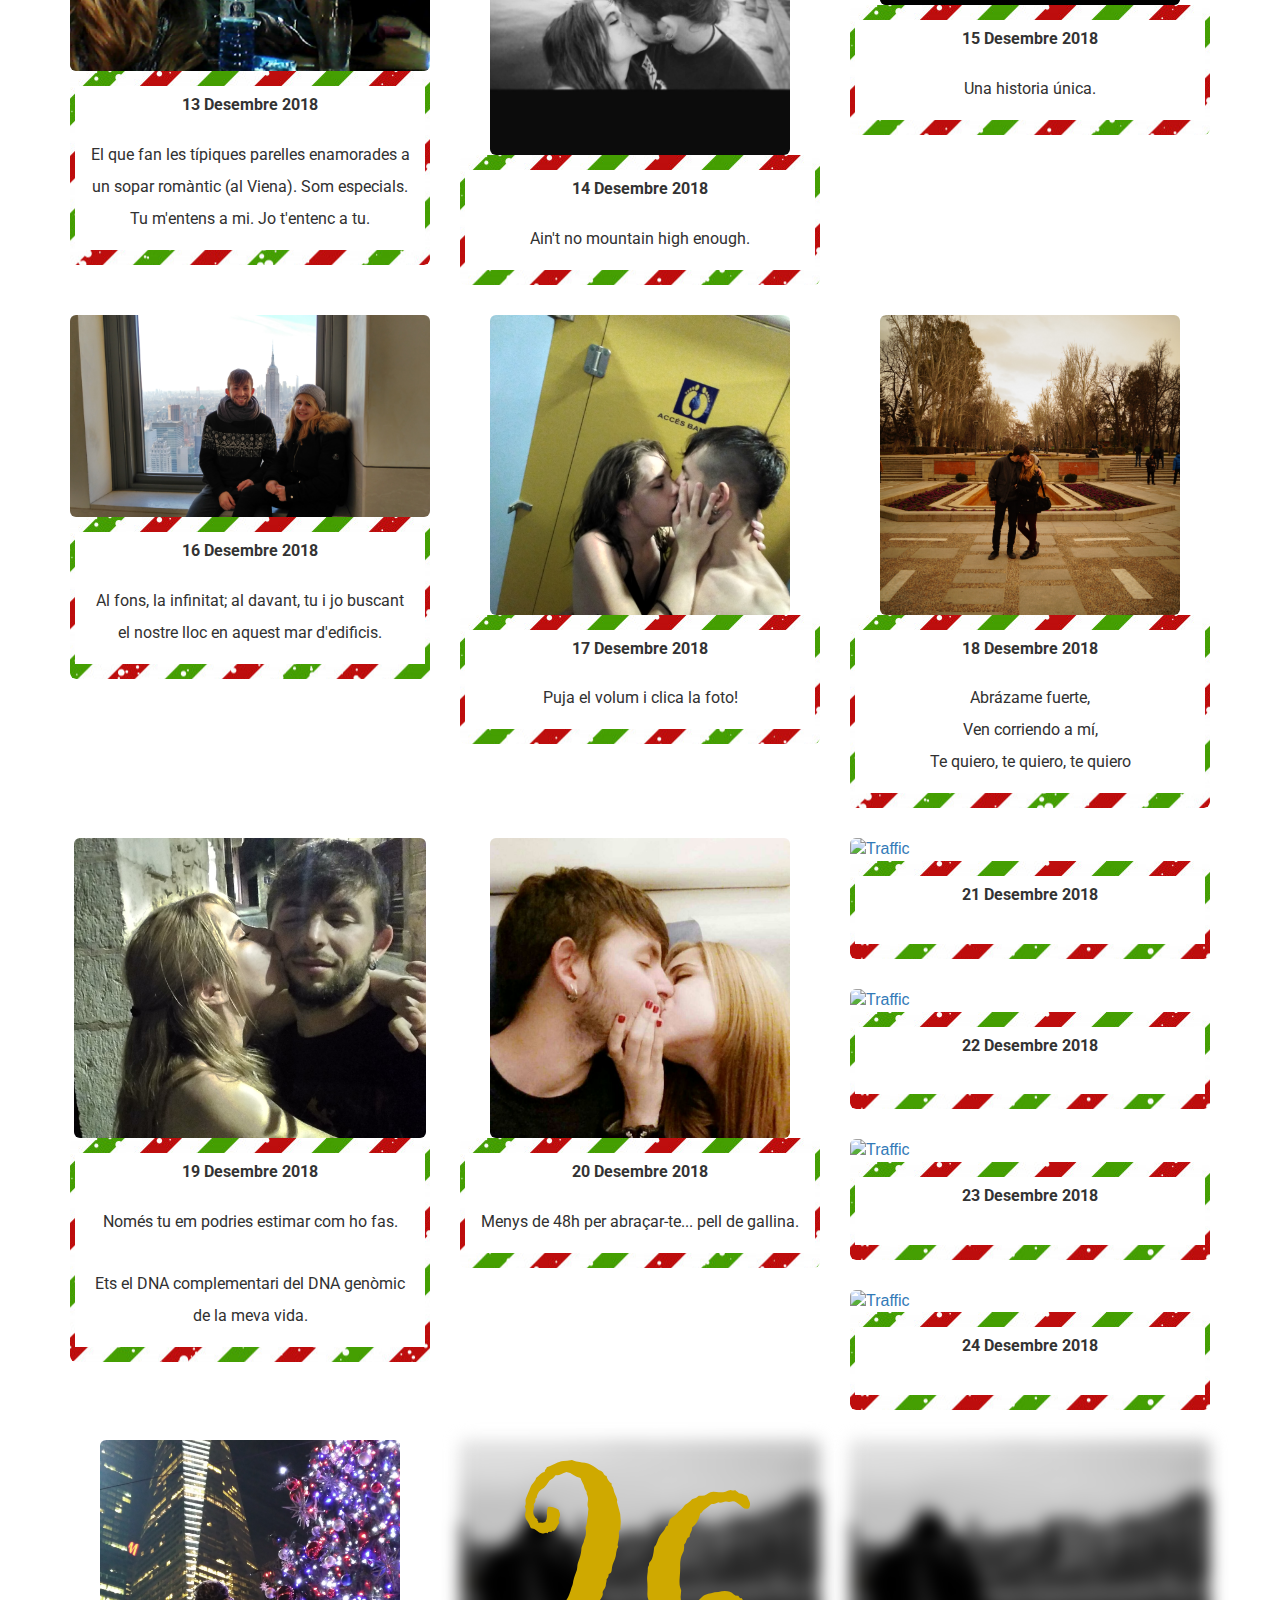
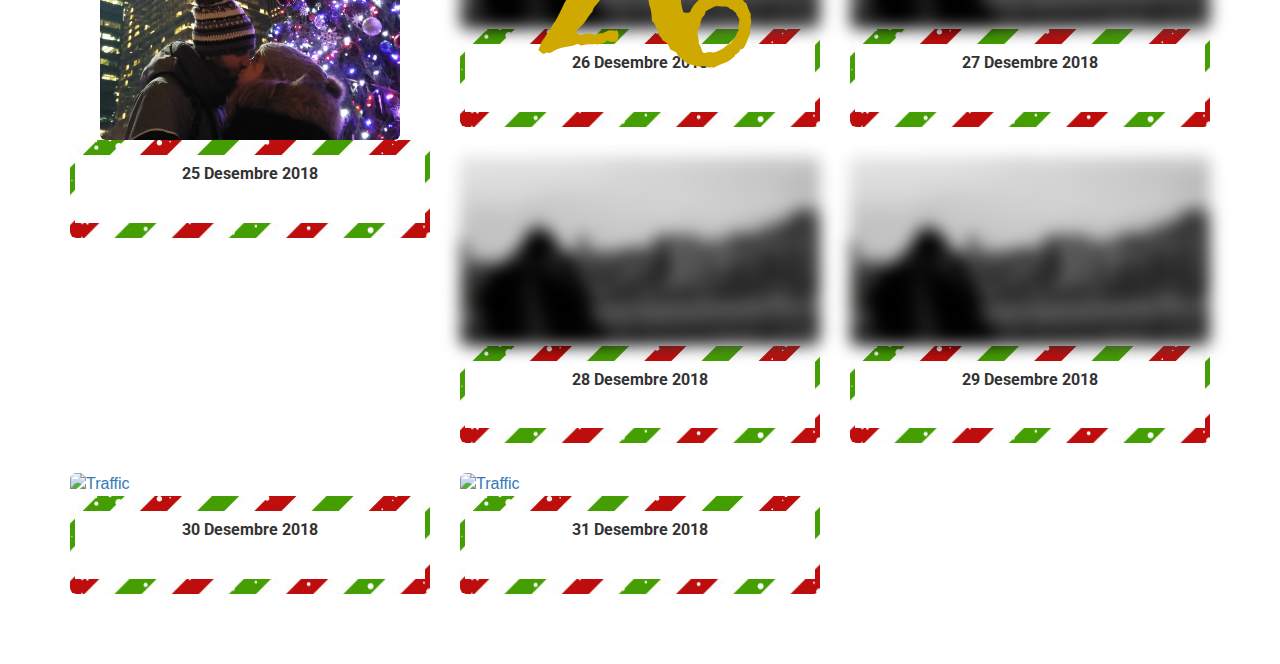
==== commit 2bead06f: "text inci" ====
--- a/index.html
+++ b/index.html
@@ -96,6 +96,29 @@
  background-size: cover;
  min-height: 500px;
 }*/
+
+
+        .text1_20 {
+            line-height: 2;
+            color: rgb(49, 49, 49);
+            padding: 15px;
+            font-size: 16px;
+            font-family: 'Roboto';
+            margin: 0;
+            text-align: justify;
+        }
+
+        hr {
+            width: 80%;
+            height: 5px;
+            margin-left: auto;
+            margin-right: auto;
+            background-color: #333;
+            border: 0 none;
+            margin-top: 10px;
+            margin-bottom: 10px;
+            border-radius: 2px;
+        }
     </style>
 
     <link rel="stylesheet" href="styles/custom_style.css">
@@ -130,7 +153,75 @@
         <a href="./contacte.html">
             <p style="text-align: end; font-size:0.8em">Desitjo contacte íntim.</p>
         </a>
-
+        <audio style="display:none; margin-left: auto; margin-right: auto" id="Beast" src="media/I_miss.mp3" controls
+            autoplay></audio>
+
+        <div class="row">
+            <div class="col-sm-12">
+                <div class="thumbnail" style="border:none">
+                    <img src="images/caseta.jpg" alt="Bridge">
+                </div>
+            </div>
+        </div>
+
+        <div class="text1_20">
+            <p>
+                Els flocs de neu cauen amb melancolia enyorant el terra que els acull. Junts, formen una delicada capa
+                sobre el ciment fred. Un a un, esborren les petjades dels vianants que van d’aquí cap allà buscant la
+                calor. Son les 6:30 p.m. i fa rato que està sol al laboratori. Agafa la maleta i canvia el gorro i els
+                guants per l’ordinador i la llibreta. El laboratori té quatre interruptors per la llum. Tot i que els
+                apaga
+                tots, els fluorescents que sempre queden encesos li donen a la fusta de les poiates el to ombrívol del
+                qui
+                espera l’endemà mantenint viva la flama.</p>
+            <p>Nota l’aire fred del carrer tan sols obrir la porta del vestíbul i recorda l’escalfor d’aquella
+                cafeteria.
+                Les puntes dels dits s’agafen al manillar de la bici com si fos aquella tassa de xocolata calenta que
+                van
+                compartir. Parat al semàfor, en el baf que treu a conseqüència del fred li sembla veure (o hi reconeix)
+                les
+                paraules dolces que els seus llavis deixaven anar a l’aire. Pedalada rere pedalada, la neu que nota a
+                les
+                galtes es desfà com si aquestes retinguessin l’escalfor dels seus llavis.</p>
+            <p>Travessa el parc resseguint la mitja claror de les faroles que es cola entre les branques sense fulles
+                dels aurons. Passa per Cambridge street fins arribar a Thorndike street. Es para al número 131 i deixa
+                la bici. S’acosta a la porta i cada petjada que deixa passa a formar part del retrat. Gira el pany de
+                la porta, a poc a poc però sense pausa, com si per fi fes anar l’engranatge que mou les agulles d’un rellotge aturat. Es
+                treu les sabates deixant enrere la melancolia que l'ha acompanyat tot el dia. Camina cap a la cuina i al seu cap només hi és
+                ella. La veu: està d’esquenes. L’abraça pel darrere i li xiuxiueja a l’orella: “No és el que
+                passa quan no estàs amb mi, és el que queda de tu en mi quan no hi ets. T’he enyorat tot el dia...”.</p>
+        </div>
+
+        <div class="row">
+            <div class="col-sm-12">
+                <div class="thumbnail" style="border:none">
+                    <img src="images/11-6.jpg" alt="Bridge">
+                </div>
+            </div>
+        </div>
+
+        <hr>
+
+        <div class="text1_20">
+            <p>Logicament tu ets la protagonista d'aquest relat. Explica el camí que faig des del laboratori a casa
+                cada dia. La xocolata calenta és qualssevol cop que hem anat a l'antiga. Crec que no ho he sabut fer
+                gaire bé, però durant tota la història vaig fent coses pensant en el moment en que arribaré a casa i et
+                trobaré.</p>
+            <p>En el camí ho veig tot de forma melancòlica perquè t'he trobat a faltar tot el dia. Només sortir del lab
+                i trobar-me la fred del carrer recordo la calidesa que em transmets. Al arribar a casa deixo enrere
+                tota la feina que he fet durant el dia. Així, quan perfi et trobo puc abraçar-te i estimar-te.</p>
+            <p>Així m'imagino jo el futur, quan vinguis aquí. Sé que arribarà el dia, i ho desitjo.</p>
+        </div>
+
+        <div class="row">
+            <div class="col-sm-12">
+                <div class="thumbnail" style="border:none">
+                    <img src="images/11-19.jpg" alt="Bridge">
+                </div>
+            </div>
+        </div>
+
+        <hr>
 
         <div class="tz-gallery">
             <div id="novembrewrapp">
@@ -585,12 +676,12 @@
                                 </div>
                             </div>
                         </div>
+                    </div>
+                </div>
             </div>
-        </div>
-        </div>
-<div id="decembrewrapp">   
-    <div  class="container gallery-container">
-            <div class="tz-gallery">
+            <div id="decembrewrapp">
+                <div class="container gallery-container">
+                    <div class="tz-gallery">
 
                         <div class="row">
                             <div id="decemberhead">
@@ -607,7 +698,8 @@
                                     </a>
                                     <div class="caption decembercap">
                                         <h3>1 Desembre 2018</h3>
-                                        <p>La foto de la nostre primera activitat de nadal junts...donaria el que fos per poder-ho repetir avui. T'estimo tant!</p>
+                                        <p>La foto de la nostre primera activitat de nadal junts...donaria el que fos
+                                            per poder-ho repetir avui. T'estimo tant!</p>
                                     </div>
                                 </div>
                             </div>
@@ -618,7 +710,8 @@
                                     </a>
                                     <div class="caption decembercap">
                                         <h3>2 Desembre 2018</h3>
-                                        <p>Tardes de Novembre molt fredes, però MOLT més emocionants i amb petons calents.</p>
+                                        <p>Tardes de Novembre molt fredes, però MOLT més emocionants i amb petons
+                                            calents.</p>
                                     </div>
                                 </div>
                             </div>
@@ -630,409 +723,439 @@
                                     </a>
                                     <div class="caption decembercap">
                                         <h3>3 Desembre 2018</h3>
-                                        <p>De quan veure'ns entresetmana era un fet extraordinari...<3</p>
+                                        <p>De quan veure'ns entresetmana era un fet extraordinari...<3</p> </div> </div>
+                                                </div> </div> <div class="row">
+                                                <div class="col-sm-6 col-md-4">
+                                                    <div class="thumbnail">
+                                                        <a class="lightbox" id="12-04" href="images/11-11.jpg">
+                                                            <img src="background/bckgrnd1.gif" alt="Coast">
+                                                        </a>
+                                                        <div class="caption decembercap">
+                                                            <h3>4 Desembre 2018</h3>
+                                                            <p>From your hand to my hand. From my heart to your heart.
+                                                                (PD: I sí, no te la penso tornar fins que ens casem)</p>
+                                                        </div>
+                                                    </div>
+                                                </div>
+                                                <div class="col-sm-6 col-md-4">
+                                                    <div class="thumbnail">
+                                                        <a class="lightbox" id="12-05" href="">
+                                                            <img src="background/bckgrnd2.gif" alt="Rails">
+                                                        </a>
+                                                        <div class="caption decembercap">
+                                                            <h3>5 Desembre 2018</h3>
+                                                            <p>Those days remind me about you and me, just you and me,
+                                                                together.</p>
+                                                        </div>
+                                                    </div>
+                                                </div>
+                                                <div class="col-sm-6 col-md-4">
+                                                    <div class="thumbnail">
+                                                        <a class="lightbox" id="12-06" href="">
+                                                            <img src="background/bckgrnd3.gif" alt="Traffic">
+                                                        </a>
+                                                        <div class="caption decembercap">
+                                                            <h3>6 Desembre 2018</h3>
+                                                            <p style="max-height: 126px; overflow: scroll;">La majoria
+                                                                de gent conta en hores, sol dividir la seva vida en
+                                                                temps: hores per estudiar, hores per dormir, hores de
+                                                                treball, hores per passar-t'ho bé, hores per estar amb
+                                                                els fills, els pares o els avis, hores per estimar,
+                                                                hores per fer allò que volem poder dir que hem fet,
+                                                                hores per perdre, hores d'avorriment, hores entrehores,
+                                                                euros per hora, hores per pensar què fer d'altres
+                                                                hores.
+                                                                Però d'aqui uns anys...de què et serviran tantes hores?
+                                                                El que acaba important no és el què ni el quant ni el
+                                                                perquè, sinó el com. De què et serveix viure amb
+                                                                presses si el que vius no val per res? Perquè cal fer
+                                                                les coses si no són el que volem en aquell moment? Que
+                                                                el tic-tac del rellotge no marqui el teu tempo. No
+                                                                divideixis en compassos ni moviments la teva gran obra.
+                                                                No contis la vida en hores si el que de debó conta són
+                                                                les emocions. Omple les hores del que més et faci
+                                                                sentir, del que visquis més intensament, no pensis en
+                                                                la resta. Guia't pel cor i tot acabarà bé. Val més
+                                                                plorar i riure després que senzillament perdre el
+                                                                temps. Deixa descansar les teves emocions quan calgui,
+                                                                però assegura't d'alimentar-les, no les matis amb
+                                                                raonaments, viu-les!
+                                                                I jo dic que tu, tu ets la que fa que el que senti ho
+                                                                senti de debó i que s'ompli el temps d'emocions i les
+                                                                hores del seu color. Tu, que transformes els teus
+                                                                moviments en obres i el teu cos en el metrònom, tu, que
+                                                                em deixo portar per tu. Per això et dic, que no contis
+                                                                en hores: conta en emocions, només així aconseguiràs
+                                                                que les hores contin.
+                                                                T'estimo.
+                                                                Amb amor,
+                                                                Marc</p>
+                                                        </div>
+                                                    </div>
+                                                </div>
                                     </div>
+                                    <div class="row">
+                                        <div class="col-sm-6 col-md-4">
+                                            <div class="thumbnail">
+                                                <a class="lightbox" id="12-07" href="images/bckgnd.jpg">
+                                                    <img src="background/bckgrnd1.gif" alt="Traffic">
+                                                </a>
+                                                <div class="caption decembercap">
+                                                    <h3>7 Desembre 2018</h3>
+                                                    <p>Passejos per Girona d'hivern: nassos freds i llabis calents.
+                                                        M'encanta quan passejem per Girona amb les llums de nadal i
+                                                        planejem el nostre futur en aquells carrers.</p>
+                                                </div>
+                                            </div>
+                                        </div>
+                                        <div class="col-sm-6 col-md-4">
+                                            <div class="thumbnail">
+                                                <a class="lightbox" id="12-08" href="" onload="document.getElementById('Hungry').style.display = 'block';"
+                                                    onclick="document.getElementById('Hungry').play(); document.getElementById('Hungry').style.display = 'block'; document.getElementById('amagaho').style.display = 'none'; document.getElementById('mostraho').style.display = 'block'">
+                                                    <img src="background/bckgrnd2.gif" alt="Traffic">
+                                                </a>
+                                                <div class="caption decembercap">
+                                                    <h3>8 Desembre 2018</h3>
+                                                    <p>I've got hungry eyes, I feel the magic between you and I</p>
+                                                    <audio style="margin-left: auto; margin-right: auto" id="Hungry"
+                                                        src="images/hungryeyes.mp3" controls preload="auto"></audio>
+                                                </div>
+                                            </div>
+                                        </div>
+                                        <div class="col-sm-6 col-md-4">
+                                            <div class="thumbnail">
+                                                <a class="lightbox" id="12-09" href="">
+                                                    <img src="background/bckgrnd3.gif" alt="Traffic">
+                                                </a>
+                                                <div class="caption decembercap">
+                                                    <h3>9 Desembre 2018</h3>
+                                                    <p>A la punta de la llengua tenia un tros de Venus
+                                                        que m'ixia de la boca cada volta que l'obria.</p>
+                                                </div>
+                                            </div>
+                                        </div>
+                                    </div>
+                                    <div class="row">
+                                        <div class="col-sm-6 col-md-4">
+                                            <div class="thumbnail">
+                                                <a class="lightbox" id="12-10" href="">
+                                                    <img src="background/bckgrnd1.gif" alt="Traffic">
+                                                </a>
+                                                <div class="caption decembercap">
+                                                    <h3>10 Desembre 2018</h3>
+                                                    <p>Jo vull estar així amb tu, units per sempre.</p>
+                                                </div>
+                                            </div>
+                                        </div>
+                                        <div class="col-sm-6 col-md-4">
+                                            <div class="thumbnail">
+                                                <a class="lightbox" id="12-11" href="">
+                                                    <img src="background/bckgrnd2.gif" alt="Traffic">
+                                                </a>
+                                                <div class="caption decembercap">
+                                                    <h3>11 Desembre 2018</h3>
+                                                    <p>I com enyoro aquests llabis... (que a la foto fan forma de cor)</p>
+                                                </div>
+                                            </div>
+                                        </div>
+                                        <div class="col-sm-6 col-md-4">
+                                            <div class="thumbnail">
+                                                <a class="lightbox" id="12-12" href="">
+                                                    <img src="background/bckgrnd3.gif" alt="Traffic">
+                                                </a>
+                                                <div class="caption decembercap">
+                                                    <h3>12 Desembre 2018</h3>
+                                                    <p>No puc esperar més perquè els teus cabells daurats m'acaricin el
+                                                        pit nu.</p>
+                                                </div>
+                                            </div>
+                                        </div>
+                                    </div>
+                                    <div class="row">
+                                        <div class="col-sm-6 col-md-4">
+                                            <div class="thumbnail">
+                                                <a class="lightbox" id="12-13" href="">
+                                                    <img src="background/bckgrnd1.gif" alt="Traffic">
+                                                </a>
+                                                <div class="caption decembercap">
+                                                    <h3>13 Desembre 2018</h3>
+                                                    <p>El que fan les típiques parelles enamorades a un sopar romàntic
+                                                        (al Viena). Som especials. Tu m'entens a mi. Jo t'entenc a tu.</p>
+                                                </div>
+                                            </div>
+                                        </div>
+                                        <div class="col-sm-6 col-md-4">
+                                            <div class="thumbnail">
+                                                <a class="lightbox" id="12-14" href="">
+                                                    <img src="background/bckgrnd2.gif" alt="Traffic">
+                                                </a>
+                                                <div class="caption decembercap">
+                                                    <h3>14 Desembre 2018</h3>
+                                                    <p>Ain't no mountain high enough.</p>
+                                                </div>
+                                            </div>
+                                        </div>
+                                        <div class="col-sm-6 col-md-4">
+                                            <div class="thumbnail">
+                                                <div id="12-15">
+                                                    <video src="images/bckgnd.jpg" controls></video>
+                                                    <!--img src="background/bckgrnd3.gif" alt="Traffic"-->
+                                                </div>
+                                                <div class="caption decembercap">
+                                                    <h3>15 Desembre 2018</h3>
+                                                    <p>Una historia única.</p>
+                                                </div>
+                                            </div>
+                                        </div>
+                                    </div>
+                                    <div class="row">
+                                        <div class="col-sm-6 col-md-4">
+                                            <div class="thumbnail">
+                                                <a class="lightbox" id="12-16" href="">
+                                                    <img src="background/bckgrnd1.gif" alt="Traffic">
+                                                </a>
+                                                <div class="caption decembercap">
+                                                    <h3>16 Desembre 2018</h3>
+                                                    <p>Al fons, la infinitat; al davant, tu i jo buscant el nostre lloc
+                                                        en aquest mar d'edificis.</p>
+                                                </div>
+                                            </div>
+                                        </div>
+                                        <div class="col-sm-6 col-md-4">
+                                            <div class="thumbnail">
+                                                <a class="lightbox" id="12-17" href="">
+                                                    <img src="background/bckgrnd2.gif" alt="Error">
+                                                </a>
+                                                <div class="caption decembercap">
+                                                    <h3>17 Desembre 2018</h3>
+
+                                                    <p id="mostrahoOrejas" style="display:none">Soñé en hablarle de su
+                                                        pelo y ser la brisa, pensé decirle que la vida era su boca.</p>
+                                                    <p id="amagahoOrejas">Puja el volum i clica la foto!</p>
+                                                    <audio style="margin-left: auto; margin-right: auto; display: none; width:250px"
+                                                        id="Orejas" src="images/telameto.mp3" controls preload="auto"></audio>
+                                                </div>
+                                            </div>
+                                        </div>
+                                        <div class="col-sm-6 col-md-4">
+                                            <div class="thumbnail">
+                                                <a class="lightbox" id="12-18" href="">
+                                                    <img src="background/bckgrnd3.gif" alt="Traffic">
+                                                </a>
+                                                <div class="caption decembercap">
+                                                    <h3>18 Desembre 2018</h3>
+                                                    <p>Abrázame fuerte,<br>
+                                                        Ven corriendo a mí,<br>
+                                                        Te quiero, te quiero, te quiero</p>
+                                                </div>
+                                            </div>
+                                        </div>
+                                    </div>
+                                    <div class="row">
+                                        <div class="col-sm-6 col-md-4">
+                                            <div class="thumbnail" onclick="document.getElementById('amagahoDNA').style.display = 'none'">
+                                                <a class="lightbox" id="12-19" href="">
+                                                    <img src="background/bckgrnd1.gif" alt="Traffic">
+                                                </a>
+                                                <div class="caption decembercap">
+                                                    <h3>19 Desembre 2018</h3>
+                                                    <p>Només tu em podries estimar com ho fas.</p>
+                                                    <p id="amagahoDNA">Ets el DNA complementari del DNA genòmic de la
+                                                        meva vida.</p>
+                                                </div>
+                                            </div>
+                                        </div>
+                                        <div class="col-sm-6 col-md-4">
+                                            <div class="thumbnail">
+                                                <a class="lightbox" id="12-20" href="">
+                                                    <img src="background/bckgrnd2.gif" alt="Traffic">
+                                                </a>
+                                                <div class="caption decembercap">
+                                                    <h3>20 Desembre 2018</h3>
+                                                    <p>Menys de 48h per abraçar-te... pell de gallina.</p>
+                                                </div>
+                                            </div>
+                                        </div>
+                                        <div class="col-sm-6 col-md-4">
+                                            <div class="thumbnail">
+                                                <a class="lightbox" id="12-21" href="">
+                                                    <img src="background/bckgrnd3.gif" alt="Traffic">
+                                                </a>
+                                                <div class="caption decembercap">
+                                                    <h3>21 Desembre 2018</h3>
+                                                    <p></p>
+                                                </div>
+                                            </div>
+                                        </div>
+                                        <div class="col-sm-6 col-md-4">
+                                            <div class="thumbnail">
+                                                <a class="lightbox" id="12-22" href="">
+                                                    <img src="background/bckgrnd1.gif" alt="Traffic">
+                                                </a>
+                                                <div class="caption decembercap">
+                                                    <h3>22 Desembre 2018</h3>
+                                                    <p></p>
+                                                </div>
+                                            </div>
+                                        </div>
+                                        <div class="col-sm-6 col-md-4">
+                                            <div class="thumbnail">
+                                                <a class="lightbox" id="12-23" href="">
+                                                    <img src="background/bckgrnd2.gif" alt="Traffic">
+                                                </a>
+                                                <div class="caption decembercap">
+                                                    <h3>23 Desembre 2018</h3>
+                                                    <p></p>
+                                                </div>
+                                            </div>
+                                        </div>
+                                        <div class="col-sm-6 col-md-4">
+                                            <div class="thumbnail">
+                                                <a class="lightbox" id="12-24" href="">
+                                                    <img src="background/bckgrnd1.gif" alt="Traffic">
+                                                </a>
+                                                <div class="caption decembercap">
+                                                    <h3>24 Desembre 2018</h3>
+                                                    <p></p>
+                                                </div>
+                                            </div>
+                                        </div>
+                                        <div class="col-sm-6 col-md-4">
+                                            <div class="thumbnail">
+                                                <a class="lightbox" id="12-25" href="">
+                                                    <img src="background/bckgrnd2.gif" alt="Traffic">
+                                                </a>
+                                                <div class="caption decembercap">
+                                                    <h3>25 Desembre 2018</h3>
+                                                    <p></p>
+                                                </div>
+                                            </div>
+                                        </div>
+                                        <div class="col-sm-6 col-md-4">
+                                            <div class="thumbnail">
+                                                <a class="lightbox" id="12-26" href="">
+                                                    <img src="images/bckgnd.jpg" alt="Traffic">
+                                                </a>
+                                                <div class="caption decembercap">
+                                                    <h3>26 Desembre 2018</h3>
+                                                    <p></p>
+                                                </div>
+                                            </div>
+                                        </div>
+                                        <div class="col-sm-6 col-md-4">
+                                            <div class="thumbnail">
+                                                <a class="lightbox" id="12-27" href="">
+                                                    <img src="images/bckgnd.jpg" alt="Traffic">
+                                                </a>
+                                                <div class="caption decembercap ">
+                                                    <h3>27 Desembre 2018</h3>
+                                                    <p></p>
+                                                </div>
+                                            </div>
+                                        </div>
+                                        <div class="col-sm-6 col-md-4">
+                                            <div class="thumbnail">
+                                                <a class="lightbox" id="12-28" href="">
+                                                    <img src="images/bckgnd.jpg" alt="Traffic">
+                                                </a>
+                                                <div class="caption decembercap">
+                                                    <h3>28 Desembre 2018</h3>
+                                                    <p></p>
+                                                </div>
+                                            </div>
+                                        </div>
+                                        <div class="col-sm-6 col-md-4">
+                                            <div class="thumbnail">
+                                                <a class="lightbox" id="12-29" href="">
+                                                    <img src="images/bckgnd.jpg" alt="Traffic">
+                                                </a>
+                                                <div class="caption decembercap">
+                                                    <h3>29 Desembre 2018</h3>
+                                                    <p></p>
+                                                </div>
+                                            </div>
+                                        </div>
+                                        <div class="col-sm-6 col-md-4">
+                                            <div class="thumbnail">
+                                                <a class="lightbox" id="12-30" href="">
+                                                    <img src="background/bckgrn2.gif" alt="Traffic">
+                                                </a>
+                                                <div class="caption decembercap">
+                                                    <h3>30 Desembre 2018</h3>
+                                                    <p></p>
+                                                </div>
+                                            </div>
+                                        </div>
+                                        <div class="col-sm-6 col-md-4">
+                                            <div class="thumbnail">
+                                                <a class="lightbox" id="12-31" href="">
+                                                    <img src="background/bckgrn2.gif" alt="Traffic">
+                                                </a>
+                                                <div class="caption decembercap">
+                                                    <h3>31 Desembre 2018</h3>
+                                                    <p></p>
+                                                </div>
+                                            </div>
+                                        </div>
+                                    </div>
+
                                 </div>
-                            </div>
-
-                        </div>
-
-                        <div class="row">
-                            <div class="col-sm-6 col-md-4">
-                                <div class="thumbnail">
-                                    <a class="lightbox" id="12-04" href="images/11-11.jpg">
-                                        <img src="background/bckgrnd1.gif" alt="Coast">
-                                    </a>
-                                    <div class="caption decembercap">
-                                        <h3>4 Desembre 2018</h3>
-                                        <p>From your hand to my hand. From my heart to your heart. (PD: I sí, no te la penso tornar fins que ens casem)</p>
-                                    </div>
-                                </div>
-                            </div>
-                            <div class="col-sm-6 col-md-4">
-                                <div class="thumbnail">
-                                    <a class="lightbox" id="12-05" href="">
-                                        <img src="background/bckgrnd2.gif" alt="Rails">
-                                    </a>
-                                    <div class="caption decembercap">
-                                        <h3>5 Desembre 2018</h3>
-                                        <p>Those days remind me about you and me, just you and me, together.</p>
-                                    </div>
-                                </div>
-                            </div>
-                            <div class="col-sm-6 col-md-4">
-                                <div class="thumbnail">
-                                    <a class="lightbox" id="12-06" href="">
-                                        <img src="background/bckgrnd3.gif" alt="Traffic">
-                                    </a>
-                                    <div class="caption decembercap">
-                                        <h3>6 Desembre 2018</h3>
-                                        <p style="max-height: 126px; overflow: scroll;">La majoria de gent conta en hores, sol dividir la seva vida en temps: hores per estudiar, hores per dormir, hores de treball, hores per passar-t'ho bé, hores per estar amb els fills, els pares o els avis, hores per estimar, hores per fer allò que volem poder dir que hem fet, hores per perdre, hores d'avorriment, hores entrehores, euros per hora, hores per pensar què fer d'altres hores.
-                                            Però d'aqui uns anys...de què et serviran tantes hores? El que acaba important no és el què ni el quant ni el perquè, sinó el com. De què et serveix viure amb presses si el que vius no val per res? Perquè cal fer les coses si no són el que volem en aquell moment? Que el tic-tac del rellotge no marqui el teu tempo. No divideixis en compassos ni moviments la teva gran obra.
-                                            No contis la vida en hores si el que de debó conta són les emocions. Omple les hores del que més et faci sentir, del que visquis més intensament, no pensis en la resta. Guia't pel cor i tot acabarà bé. Val més plorar i riure després que senzillament perdre el temps. Deixa descansar les teves emocions quan calgui, però assegura't d'alimentar-les, no les matis amb raonaments, viu-les! 
-                                            I jo dic que tu, tu ets la que fa que el que senti ho senti de debó i que s'ompli el temps d'emocions i les hores del seu color. Tu, que transformes els teus moviments en obres i el teu cos en el metrònom, tu, que em deixo portar per tu. Per això et dic, que no contis en hores: conta en emocions, només així aconseguiràs que les hores contin.
-                                            T'estimo.
-                                            Amb amor,  
-                                            Marc</p>
-                                    </div>
-                                </div>
-                            </div>
-                        </div>
-                            <div class="row">
-                            <div class="col-sm-6 col-md-4">
-                                <div class="thumbnail">
-                                    <a class="lightbox" id="12-07" href="images/bckgnd.jpg">
-                                        <img src="background/bckgrnd1.gif" alt="Traffic">
-                                    </a>
-                                    <div class="caption decembercap">
-                                        <h3>7 Desembre 2018</h3>
-                                        <p>Passejos per Girona d'hivern: nassos freds i llabis calents. M'encanta quan passejem per Girona amb les llums de nadal i planejem el nostre futur en aquells carrers.</p>
-                                    </div>
-                                </div>
-                            </div>
-                            <div class="col-sm-6 col-md-4">
-                                <div class="thumbnail">
-                                    <a class="lightbox" id="12-08" href="" onload="document.getElementById('Hungry').style.display = 'block';"
-                                    onclick="document.getElementById('Hungry').play(); document.getElementById('Hungry').style.display = 'block'; document.getElementById('amagaho').style.display = 'none'; document.getElementById('mostraho').style.display = 'block'">
-                                        <img src="background/bckgrnd2.gif" alt="Traffic">
-                                    </a>
-                                    <div class="caption decembercap">
-                                        <h3>8 Desembre 2018</h3>
-                                        <p>I've got hungry eyes, I feel the magic between you and I</p>
-                                        <audio style="margin-left: auto; margin-right: auto" id="Hungry" src="images/hungryeyes.mp3"
-                                        controls preload="auto"></audio>
-                                    </div>
-                                </div>
-                            </div>
-                            <div class="col-sm-6 col-md-4">
-                                <div class="thumbnail">
-                                    <a class="lightbox" id="12-09" href="">
-                                        <img src="background/bckgrnd3.gif" alt="Traffic">
-                                    </a>
-                                    <div class="caption decembercap">
-                                        <h3>9 Desembre 2018</h3>
-                                        <p>A la punta de la llengua tenia un tros de Venus
-                                            que m'ixia de la boca cada volta que l'obria.</p>
-                                    </div>
-                                </div>
-                            </div>
-                        </div>
-                            <div class="row">
-                            <div class="col-sm-6 col-md-4">
-                                <div class="thumbnail">
-                                    <a class="lightbox" id="12-10" href="">
-                                        <img src="background/bckgrnd1.gif" alt="Traffic">
-                                    </a>
-                                    <div class="caption decembercap">
-                                        <h3>10 Desembre 2018</h3>
-                                        <p>Jo vull estar així amb tu, units per sempre.</p>
-                                    </div>
-                                </div>
-                            </div>
-                            <div class="col-sm-6 col-md-4">
-                                <div class="thumbnail">
-                                    <a class="lightbox" id="12-11" href="">
-                                       <img src="background/bckgrnd2.gif" alt="Traffic">
-                                    </a>
-                                    <div class="caption decembercap">
-                                        <h3>11 Desembre 2018</h3>
-                                        <p>I com enyoro aquests llabis... (que a la foto fan forma de cor)</p>
-                                    </div>
-                                </div>
-                            </div>
-                            <div class="col-sm-6 col-md-4">
-                                <div class="thumbnail">
-                                    <a class="lightbox" id="12-12" href="">
-                                        <img src="background/bckgrnd3.gif" alt="Traffic">
-                                    </a>
-                                    <div class="caption decembercap">
-                                        <h3>12 Desembre 2018</h3>
-                                        <p>No puc esperar més perquè els teus cabells daurats m'acaricin el pit nu.</p>
-                                    </div>
-                                </div>
-                            </div>
-                        </div>
-                            <div class="row">
-                            <div class="col-sm-6 col-md-4">
-                                <div class="thumbnail">
-                                    <a class="lightbox" id="12-13" href="">
-                                        <img src="background/bckgrnd1.gif" alt="Traffic">
-                                    </a>
-                                    <div class="caption decembercap">
-                                        <h3>13 Desembre 2018</h3>
-                                        <p>El que fan les típiques parelles enamorades a un sopar romàntic (al Viena). Som especials. Tu m'entens a mi. Jo t'entenc a tu.</p>
-                                    </div>
-                                </div>
-                            </div>
-                            <div class="col-sm-6 col-md-4">
-                                <div class="thumbnail">
-                                    <a class="lightbox" id="12-14" href="">
-                                        <img src="background/bckgrnd2.gif" alt="Traffic">
-                                    </a>
-                                    <div class="caption decembercap">
-                                        <h3>14 Desembre 2018</h3>
-                                        <p>Ain't no mountain high enough.</p>
-                                    </div>
-                                </div>
-                            </div>
-                            <div class="col-sm-6 col-md-4">
-                                <div class="thumbnail">
-                                    <div id="12-15">
-                                        <video src="images/bckgnd.jpg" controls></video>
-                                        <!--img src="background/bckgrnd3.gif" alt="Traffic"-->
-                                    </div>
-                                    <div class="caption decembercap">
-                                        <h3>15 Desembre 2018</h3>
-                                        <p>Una historia única.</p>
-                                    </div>
-                                </div>
-                            </div>
-                        </div>
-                            <div class="row">
-                            <div class="col-sm-6 col-md-4">
-                                <div class="thumbnail">
-                                    <a class="lightbox" id="12-16" href="">
-                                        <img src="background/bckgrnd1.gif" alt="Traffic">
-                                    </a>
-                                    <div class="caption decembercap">
-                                        <h3>16 Desembre 2018</h3>
-                                        <p>Al fons, la infinitat; al davant, tu i jo buscant el nostre lloc en aquest mar d'edificis.</p>
-                                    </div>
-                                </div>
-                            </div>
-                            <div class="col-sm-6 col-md-4">
-                                <div class="thumbnail">
-                                        <a class="lightbox" id="12-17" href="">
-                                            <img src="background/bckgrnd2.gif" alt="Error">
-                                        </a>
-                                        <div class="caption decembercap">
-                                                <h3>17 Desembre 2018</h3> 
-                                                
-                                                <p id="mostrahoOrejas" style="display:none">Soñé en hablarle de su pelo y ser la brisa, pensé decirle que la vida era su boca.</p>
-                                                <p id="amagahoOrejas">Puja el volum i clica la foto!</p>
-                                            <audio style="margin-left: auto; margin-right: auto; display: none; width:250px" id="Orejas" src="images/telameto.mp3"
-                                            controls preload="auto"></audio>
-                                    </div>
-                                </div>
-                            </div>
-                            <div class="col-sm-6 col-md-4">
-                                <div class="thumbnail">
-                                    <a class="lightbox" id="12-18" href="">
-                                        <img src="background/bckgrnd3.gif" alt="Traffic">
-                                    </a>
-                                    <div class="caption decembercap">
-                                        <h3>18 Desembre 2018</h3>
-                                        <p>Abrázame fuerte,<br>
-                                            Ven corriendo a mí,<br>
-                                            Te quiero, te quiero, te quiero</p>
-                                    </div>
-                                </div>
-                            </div>
-                        </div>
-                            <div class="row">
-                            <div class="col-sm-6 col-md-4">
-                                <div class="thumbnail" onclick="document.getElementById('amagahoDNA').style.display = 'none'">
-                                    <a class="lightbox" id="12-19" href="">
-                                        <img src="background/bckgrnd1.gif" alt="Traffic">
-                                    </a>
-                                    <div class="caption decembercap">
-                                        <h3>19 Desembre 2018</h3>
-                                        <p>Només tu em podries estimar com ho fas.</p>
-                                        <p id="amagahoDNA">Ets el DNA complementari del DNA genòmic de la meva vida.</p>
-                                    </div>
-                                </div>
-                            </div>
-                            <div class="col-sm-6 col-md-4">
-                                <div class="thumbnail">
-                                    <a class="lightbox" id="12-20" href="">
-                                        <img src="background/bckgrnd2.gif" alt="Traffic">
-                                    </a>
-                                    <div class="caption decembercap">
-                                        <h3>20 Desembre 2018</h3>
-                                        <p>Menys de 48h per abraçar-te... pell de gallina.</p>
-                                    </div>
-                                </div>
-                            </div>
-                            <div class="col-sm-6 col-md-4">
-                                <div class="thumbnail">
-                                    <a class="lightbox" id="12-21" href="">
-                                        <img src="background/bckgrnd3.gif" alt="Traffic">
-                                    </a>
-                                    <div class="caption decembercap">
-                                        <h3>21 Desembre 2018</h3>
-                                        <p></p>
-                                    </div>
-                                </div>
-                            </div>
-                            <div class="col-sm-6 col-md-4">
-                                <div class="thumbnail">
-                                    <a class="lightbox" id="12-22" href="">
-                                        <img src="background/bckgrnd1.gif" alt="Traffic">
-                                    </a>
-                                    <div class="caption decembercap">
-                                        <h3>22 Desembre 2018</h3>
-                                        <p></p>
-                                    </div>
-                                </div>
-                            </div>
-                            <div class="col-sm-6 col-md-4">
-                                <div class="thumbnail">
-                                    <a class="lightbox" id="12-23" href="">
-                                        <img src="background/bckgrnd2.gif" alt="Traffic">
-                                    </a>
-                                    <div class="caption decembercap">
-                                        <h3>23 Desembre 2018</h3>
-                                        <p></p>
-                                    </div>
-                                </div>
-                            </div>
-                            <div class="col-sm-6 col-md-4">
-                                <div class="thumbnail">
-                                    <a class="lightbox" id="12-24" href="">
-                                        <img src="background/bckgrnd1.gif" alt="Traffic">
-                                    </a>
-                                    <div class="caption decembercap">
-                                        <h3>24 Desembre 2018</h3>
-                                        <p></p>
-                                    </div>
-                                </div>
-                            </div>
-                            <div class="col-sm-6 col-md-4">
-                                <div class="thumbnail">
-                                    <a class="lightbox" id="12-25" href="">
-                                        <img src="background/bckgrnd2.gif" alt="Traffic">
-                                    </a>
-                                    <div class="caption decembercap">
-                                        <h3>25 Desembre 2018</h3>
-                                        <p></p>
-                                    </div>
-                                </div>
-                            </div>
-                            <div class="col-sm-6 col-md-4">
-                                <div class="thumbnail">
-                                    <a class="lightbox" id="12-26" href="">
-                                        <img src="images/bckgnd.jpg" alt="Traffic">
-                                    </a>
-                                    <div class="caption decembercap">
-                                        <h3>26 Desembre 2018</h3>
-                                        <p></p>
-                                    </div>
-                                </div>
-                            </div>
-                            <div class="col-sm-6 col-md-4">
-                                <div class="thumbnail">
-                                    <a class="lightbox" id="12-27" href="">
-                                        <img src="images/bckgnd.jpg" alt="Traffic">
-                                    </a>
-                                    <div class="caption decembercap ">
-                                        <h3>27 Desembre 2018</h3>
-                                        <p></p>
-                                    </div>
-                                </div>
-                            </div>
-                            <div class="col-sm-6 col-md-4">
-                                <div class="thumbnail">
-                                    <a class="lightbox" id="12-28" href="">
-                                        <img src="images/bckgnd.jpg" alt="Traffic">
-                                    </a>
-                                    <div class="caption decembercap">
-                                        <h3>28 Desembre 2018</h3>
-                                        <p></p>
-                                    </div>
-                                </div>
-                            </div>
-                            <div class="col-sm-6 col-md-4">
-                                <div class="thumbnail">
-                                    <a class="lightbox" id="12-29" href="">
-                                        <img src="images/bckgnd.jpg" alt="Traffic">
-                                    </a>
-                                    <div class="caption decembercap">
-                                        <h3>29 Desembre 2018</h3>
-                                        <p></p>
-                                    </div>
-                                </div>
-                            </div>
-                            <div class="col-sm-6 col-md-4">
-                                <div class="thumbnail">
-                                    <a class="lightbox" id="12-30" href="">
-                                        <img src="background/bckgrn2.gif" alt="Traffic">
-                                    </a>
-                                    <div class="caption decembercap">
-                                        <h3>30 Desembre 2018</h3>
-                                        <p></p>
-                                    </div>
-                                </div>
-                            </div>
-                            <div class="col-sm-6 col-md-4">
-                                <div class="thumbnail">
-                                    <a class="lightbox" id="12-31" href="">
-                                        <img src="background/bckgrn2.gif" alt="Traffic">
-                                    </a>
-                                    <div class="caption decembercap">
-                                        <h3>31 Desembre 2018</h3>
-                                        <p></p>
-                                    </div>
-                                </div>
-                            </div>
-                        </div>
-
-                    </div>
-
-
-
-
-                </div>
-            </div>
-            </div>
-
-            <!-- Return to top button -->
-            <!--a id="back-to-top" href="#" class="btn btn-primary btn-lg back-to-top" role="button" title="Click to return on the top page" data-toggle="tooltip" data-placement="left"><span class="glyphicon glyphicon-chevron-up"></span></a-->
-
-
-            <script src="js/december.js"></script>
-
-            <!-- Bootstrap Javascript -->
-            <script src="https://code.jquery.com/jquery-3.2.1.slim.min.js" integrity="sha384-KJ3o2DKtIkvYIK3UENzmM7KCkRr/rE9/Qpg6aAZGJwFDMVNA/GpGFF93hXpG5KkN"
-                crossorigin="anonymous"></script>
-            <script src="https://cdnjs.cloudflare.com/ajax/libs/popper.js/1.12.9/umd/popper.min.js" integrity="sha384-ApNbgh9B+Y1QKtv3Rn7W3mgPxhU9K/ScQsAP7hUibX39j7fakFPskvXusvfa0b4Q"
-                crossorigin="anonymous"></script>
-            <script src="https://maxcdn.bootstrapcdn.com/bootstrap/4.0.0/js/bootstrap.min.js" integrity="sha384-JZR6Spejh4U02d8jOt6vLEHfe/JQGiRRSQQxSfFWpi1MquVdAyjUar5+76PVCmYl"
-                crossorigin="anonymous"></script>
-            <!-- Gallery Scripts -->
-            <script src="js/baguetteBox.min.js"></script>
-
-            <!-- JQuery to load the BaguetteBox Script. -->
-
-
-            <script src="https://cdnjs.cloudflare.com/ajax/libs/baguettebox.js/1.8.1/baguetteBox.min.js"></script>
-            <script>
-                baguetteBox.run('.tz-gallery');
-            </script>
-
-            <!--script src="/js/activateSW.js"></script-->
-            <!-- Remove service workers -->
-            <script>
-                navigator.serviceWorker.getRegistrations().then(function (registrations) {
-                    for (let registration of registrations) {
-                        registration.unregister()
-                    }
-                })
-            </script>
-            <script src="js/decemberbehaviour.js"></script>
-
-            <!-- Top button -->
-            <!--script src="js/JqueryEasing.js"></script-->
-            <!-- Custom Scripts -->
-            <!--script src="js/scripts.js"></script-->
-
-
-            <!--script>
+
+
+
+
+                            </div>
+                        </div>
+                    </div>
+
+                    <!-- Return to top button -->
+                    <!--a id="back-to-top" href="#" class="btn btn-primary btn-lg back-to-top" role="button" title="Click to return on the top page" data-toggle="tooltip" data-placement="left"><span class="glyphicon glyphicon-chevron-up"></span></a-->
+
+
+                    <script src="js/december.js"></script>
+
+                    <!-- Bootstrap Javascript -->
+                    <script src="https://code.jquery.com/jquery-3.2.1.slim.min.js" integrity="sha384-KJ3o2DKtIkvYIK3UENzmM7KCkRr/rE9/Qpg6aAZGJwFDMVNA/GpGFF93hXpG5KkN"
+                        crossorigin="anonymous"></script>
+                    <script src="https://cdnjs.cloudflare.com/ajax/libs/popper.js/1.12.9/umd/popper.min.js" integrity="sha384-ApNbgh9B+Y1QKtv3Rn7W3mgPxhU9K/ScQsAP7hUibX39j7fakFPskvXusvfa0b4Q"
+                        crossorigin="anonymous"></script>
+                    <script src="https://maxcdn.bootstrapcdn.com/bootstrap/4.0.0/js/bootstrap.min.js" integrity="sha384-JZR6Spejh4U02d8jOt6vLEHfe/JQGiRRSQQxSfFWpi1MquVdAyjUar5+76PVCmYl"
+                        crossorigin="anonymous"></script>
+                    <!-- Gallery Scripts -->
+                    <script src="js/baguetteBox.min.js"></script>
+
+                    <!-- JQuery to load the BaguetteBox Script. -->
+
+
+                    <script src="https://cdnjs.cloudflare.com/ajax/libs/baguettebox.js/1.8.1/baguetteBox.min.js"></script>
+                    <script>
+                        baguetteBox.run('.tz-gallery');
+                    </script>
+
+                    <!--script src="/js/activateSW.js"></script-->
+                    <!-- Remove service workers -->
+                    <script>
+                        navigator.serviceWorker.getRegistrations().then(function (registrations) {
+                            for (let registration of registrations) {
+                                registration.unregister()
+                            }
+                        })
+                    </script>
+                    <script src="js/decemberbehaviour.js"></script>
+
+                    <!-- Top button -->
+                    <!--script src="js/JqueryEasing.js"></script-->
+                    <!-- Custom Scripts -->
+                    <!--script src="js/scripts.js"></script-->
+
+
+                    <!--script>
         $('a[href="images/bckgnd.jpg"]').click(function() {return false; });
     </script-->
-            <!-- Hauria d'inhabilitar poder clicar als a href="images/bckgnd.jpg pero no va-->
-
-            <!-- Return to top script -->
-            <!--script>
+                    <!-- Hauria d'inhabilitar poder clicar als a href="images/bckgnd.jpg pero no va-->
+
+                    <!-- Return to top script -->
+                    <!--script>
         $(document).ready(function () {
             $(window).scroll(function () {
                 if ($(this).scrollTop() > 50) {
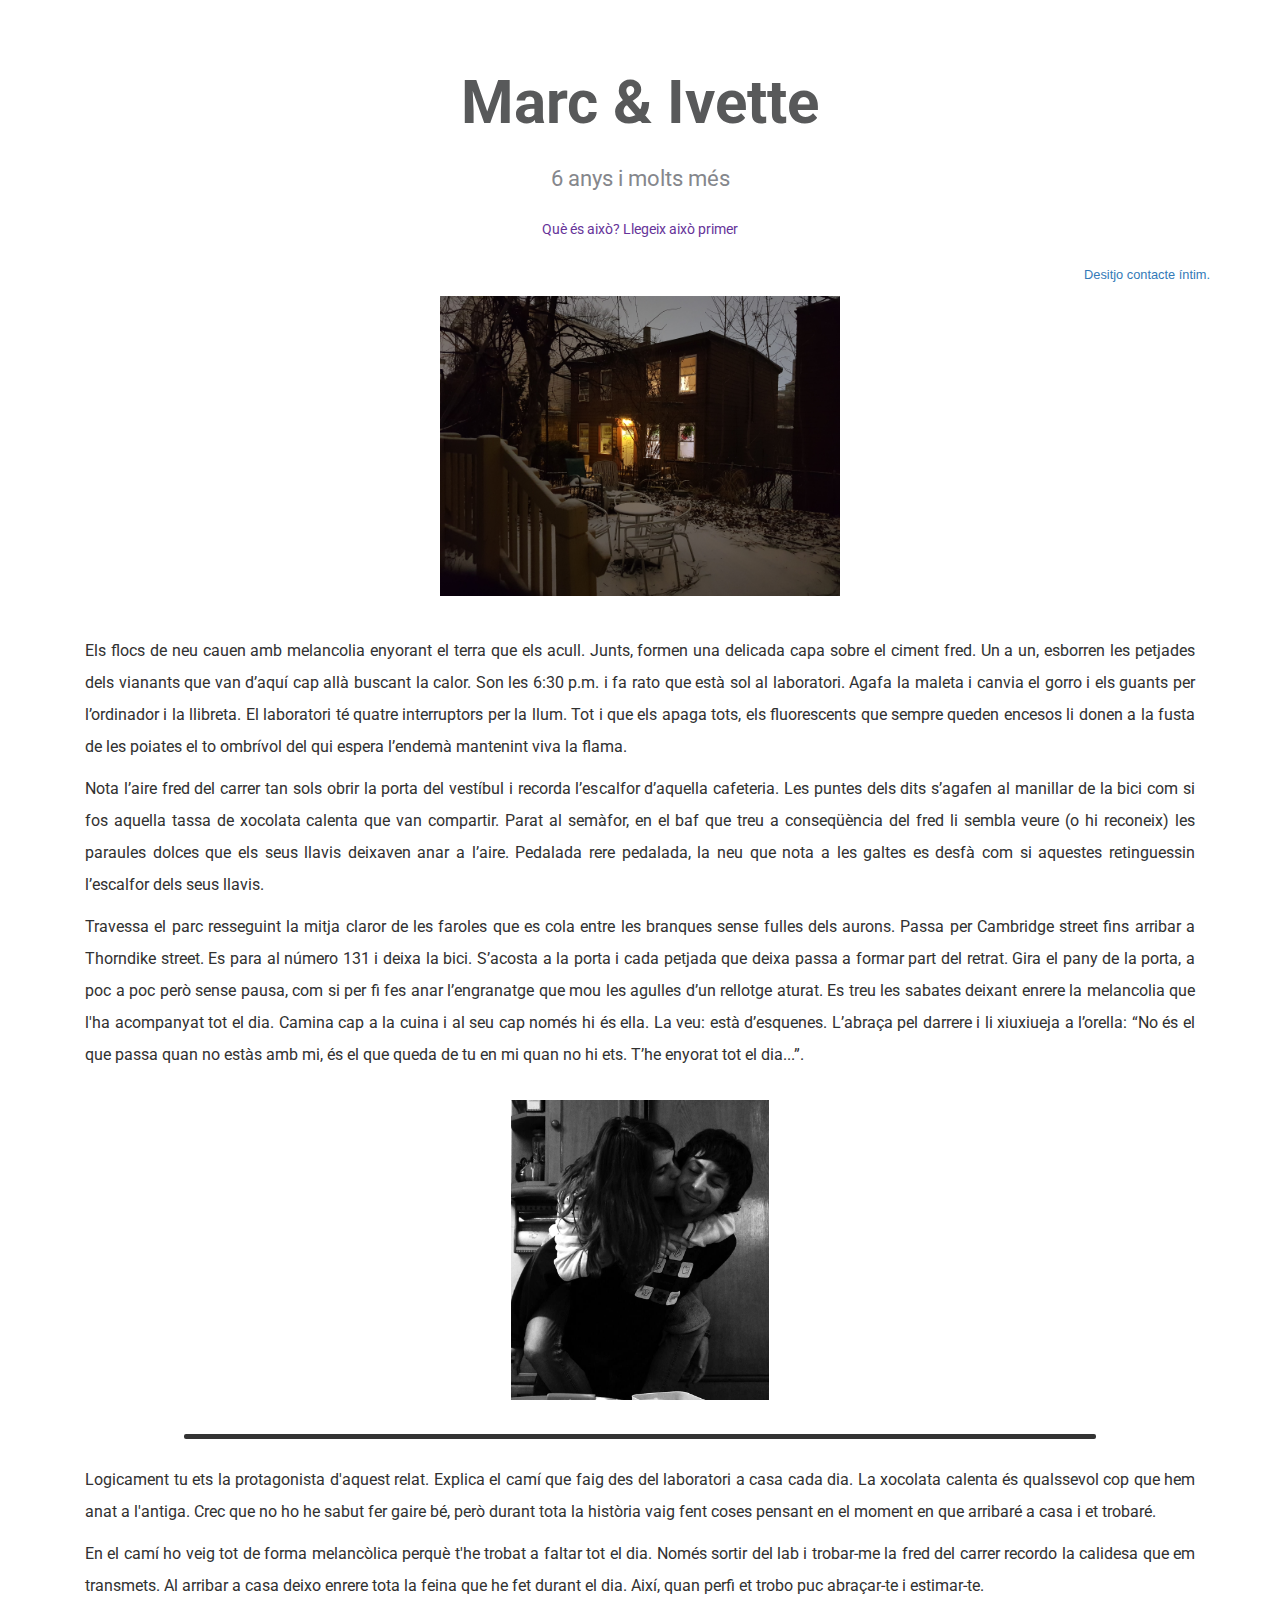
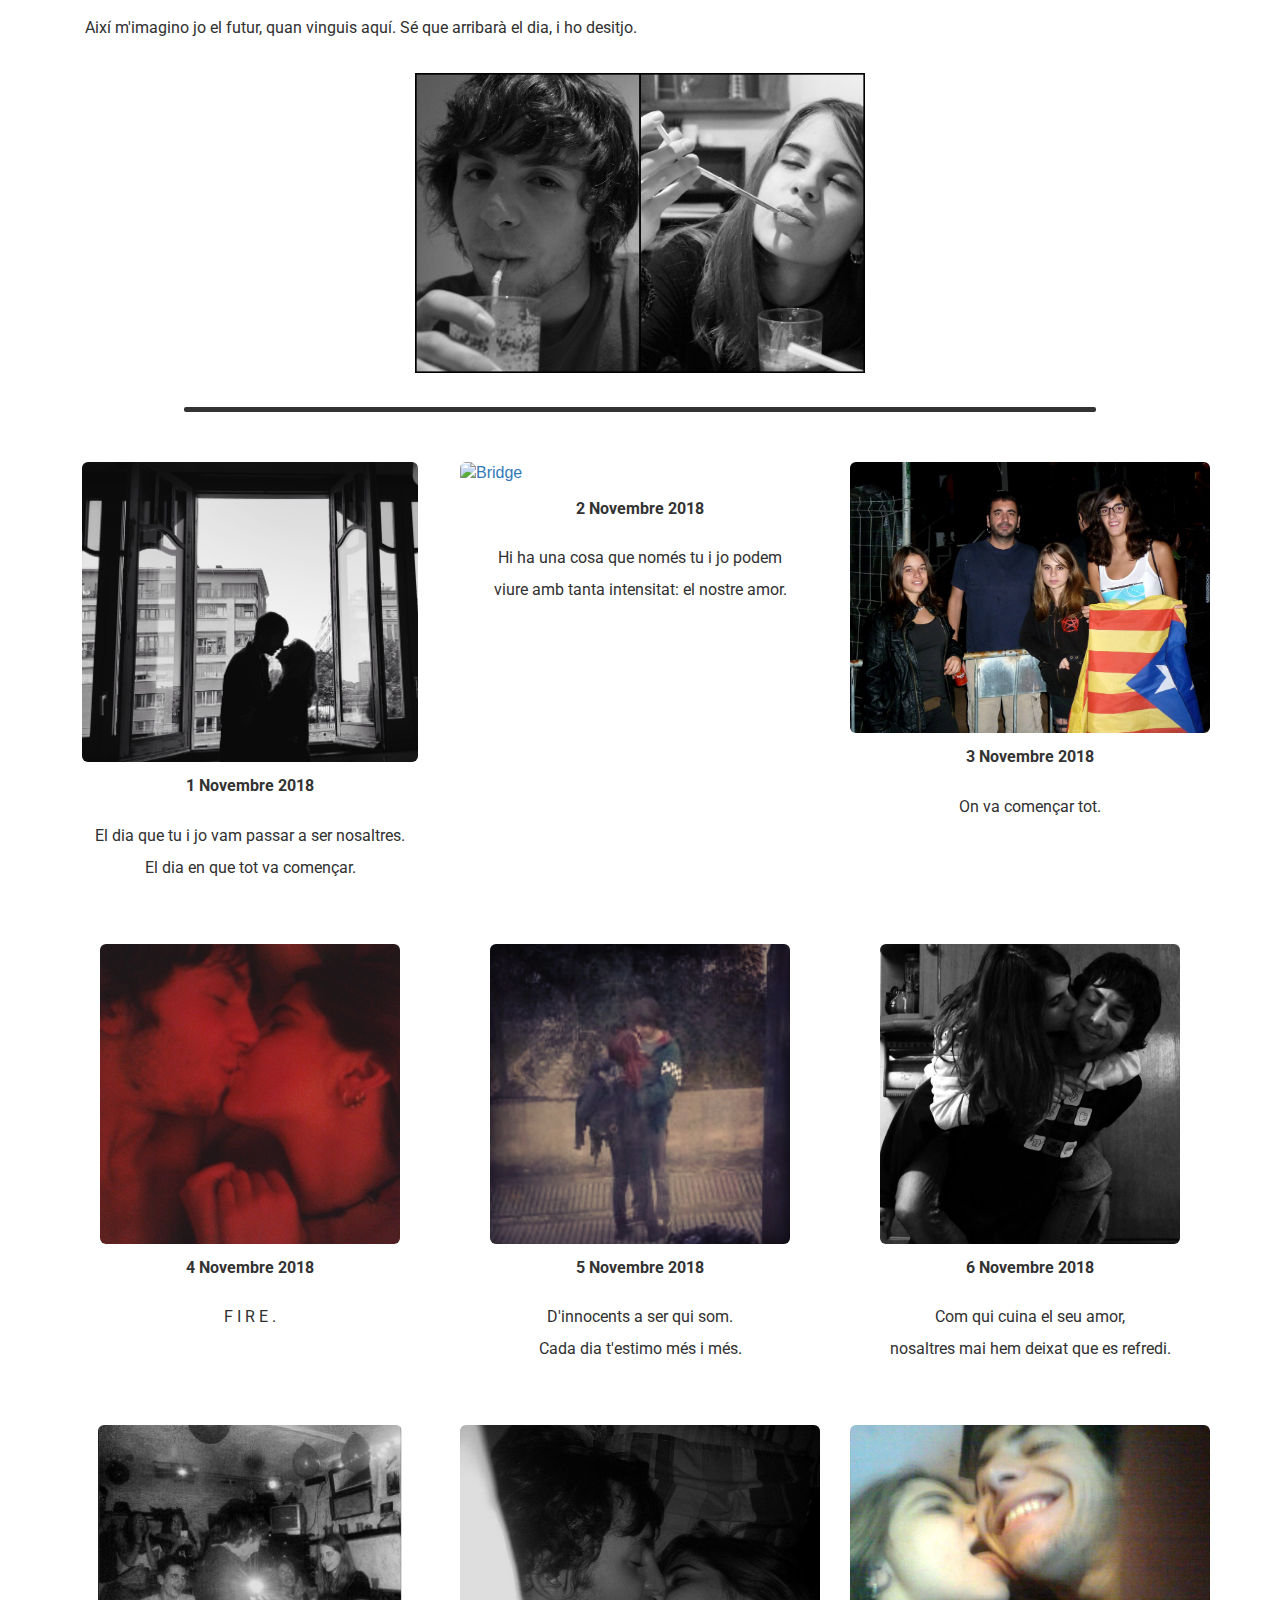
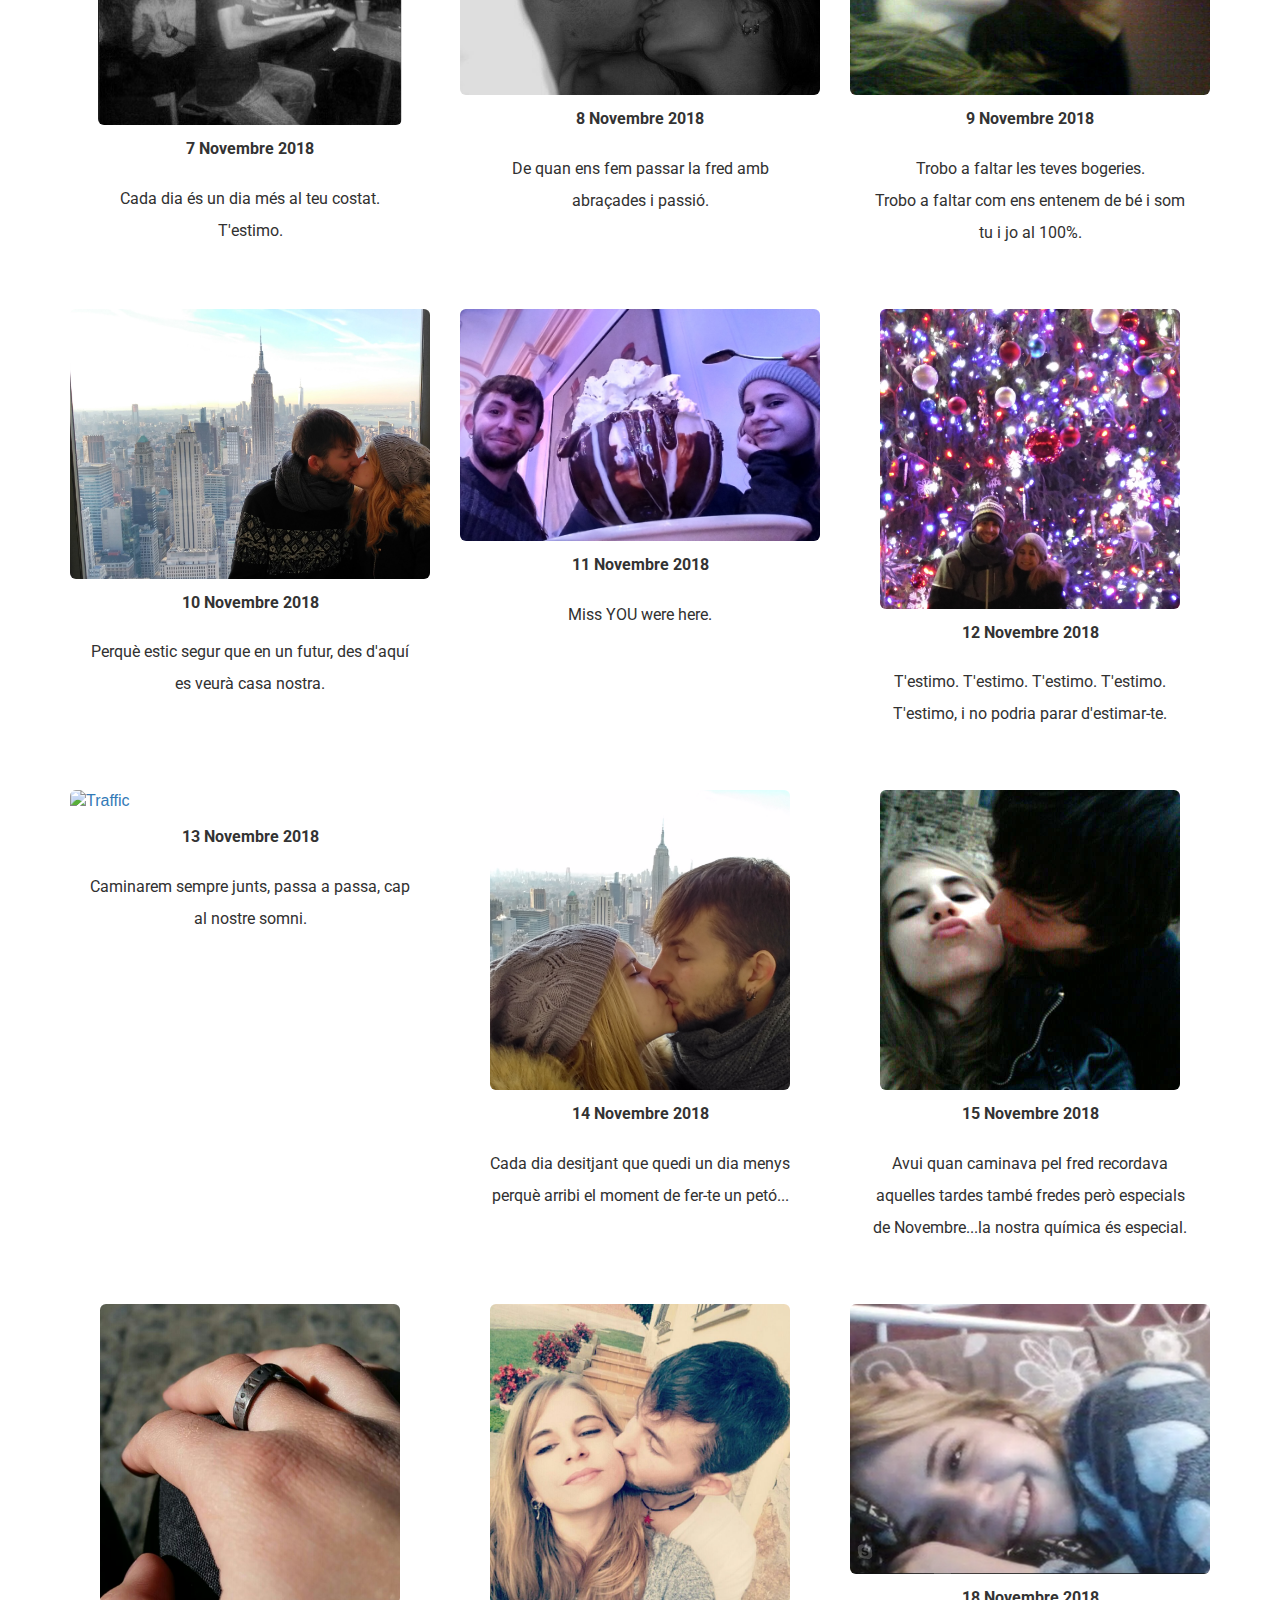
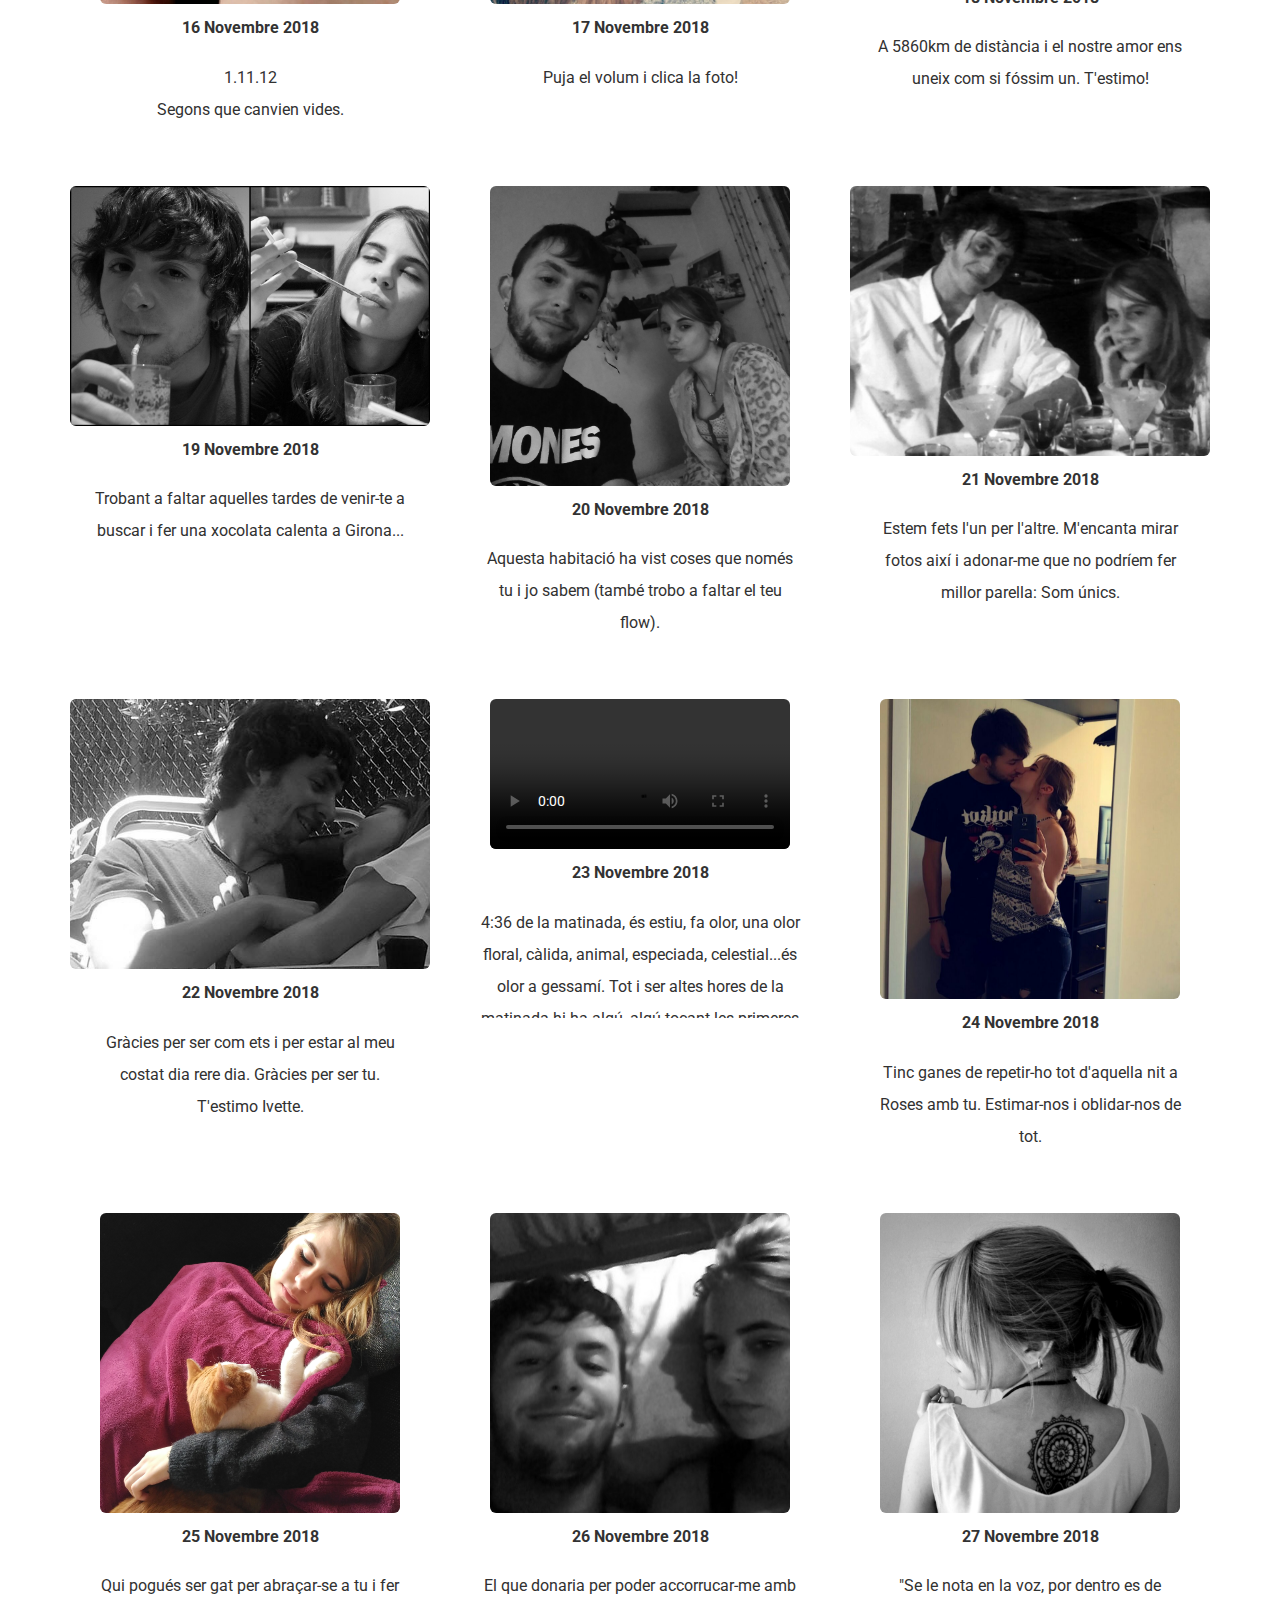
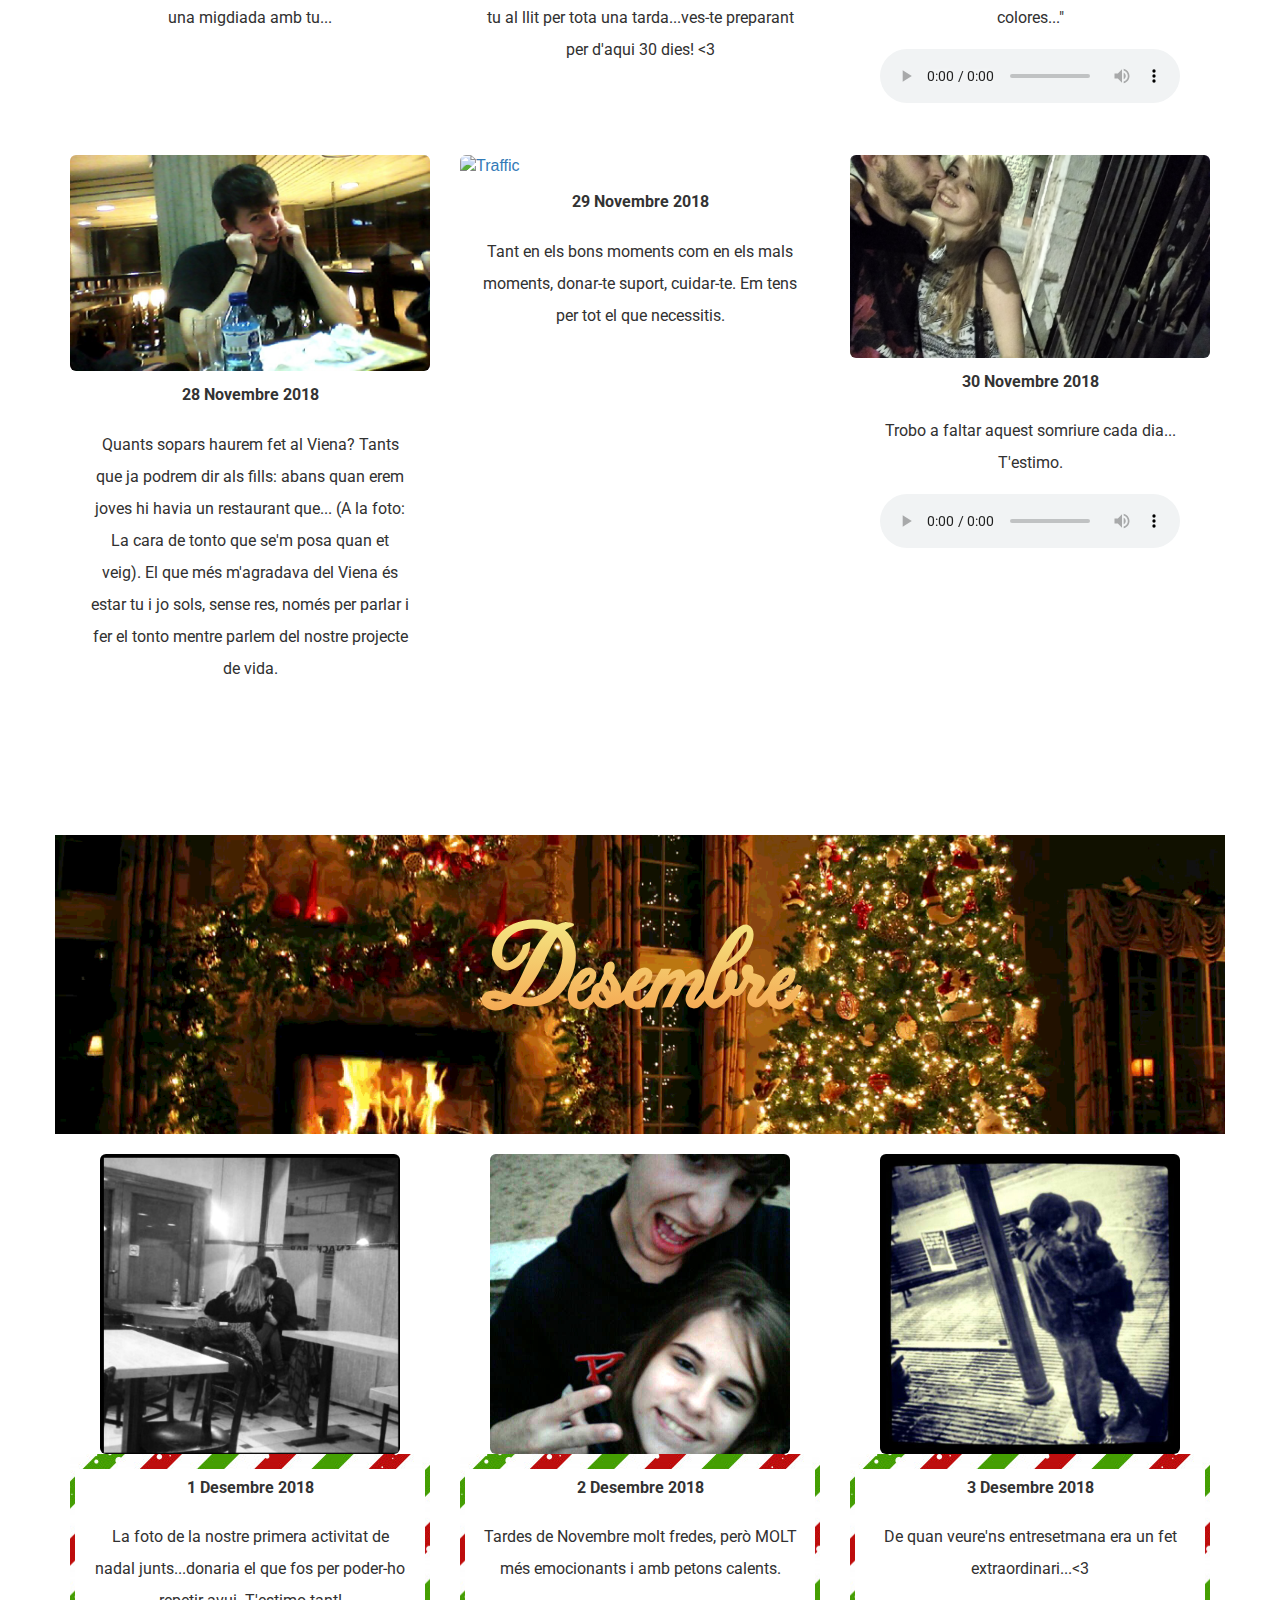
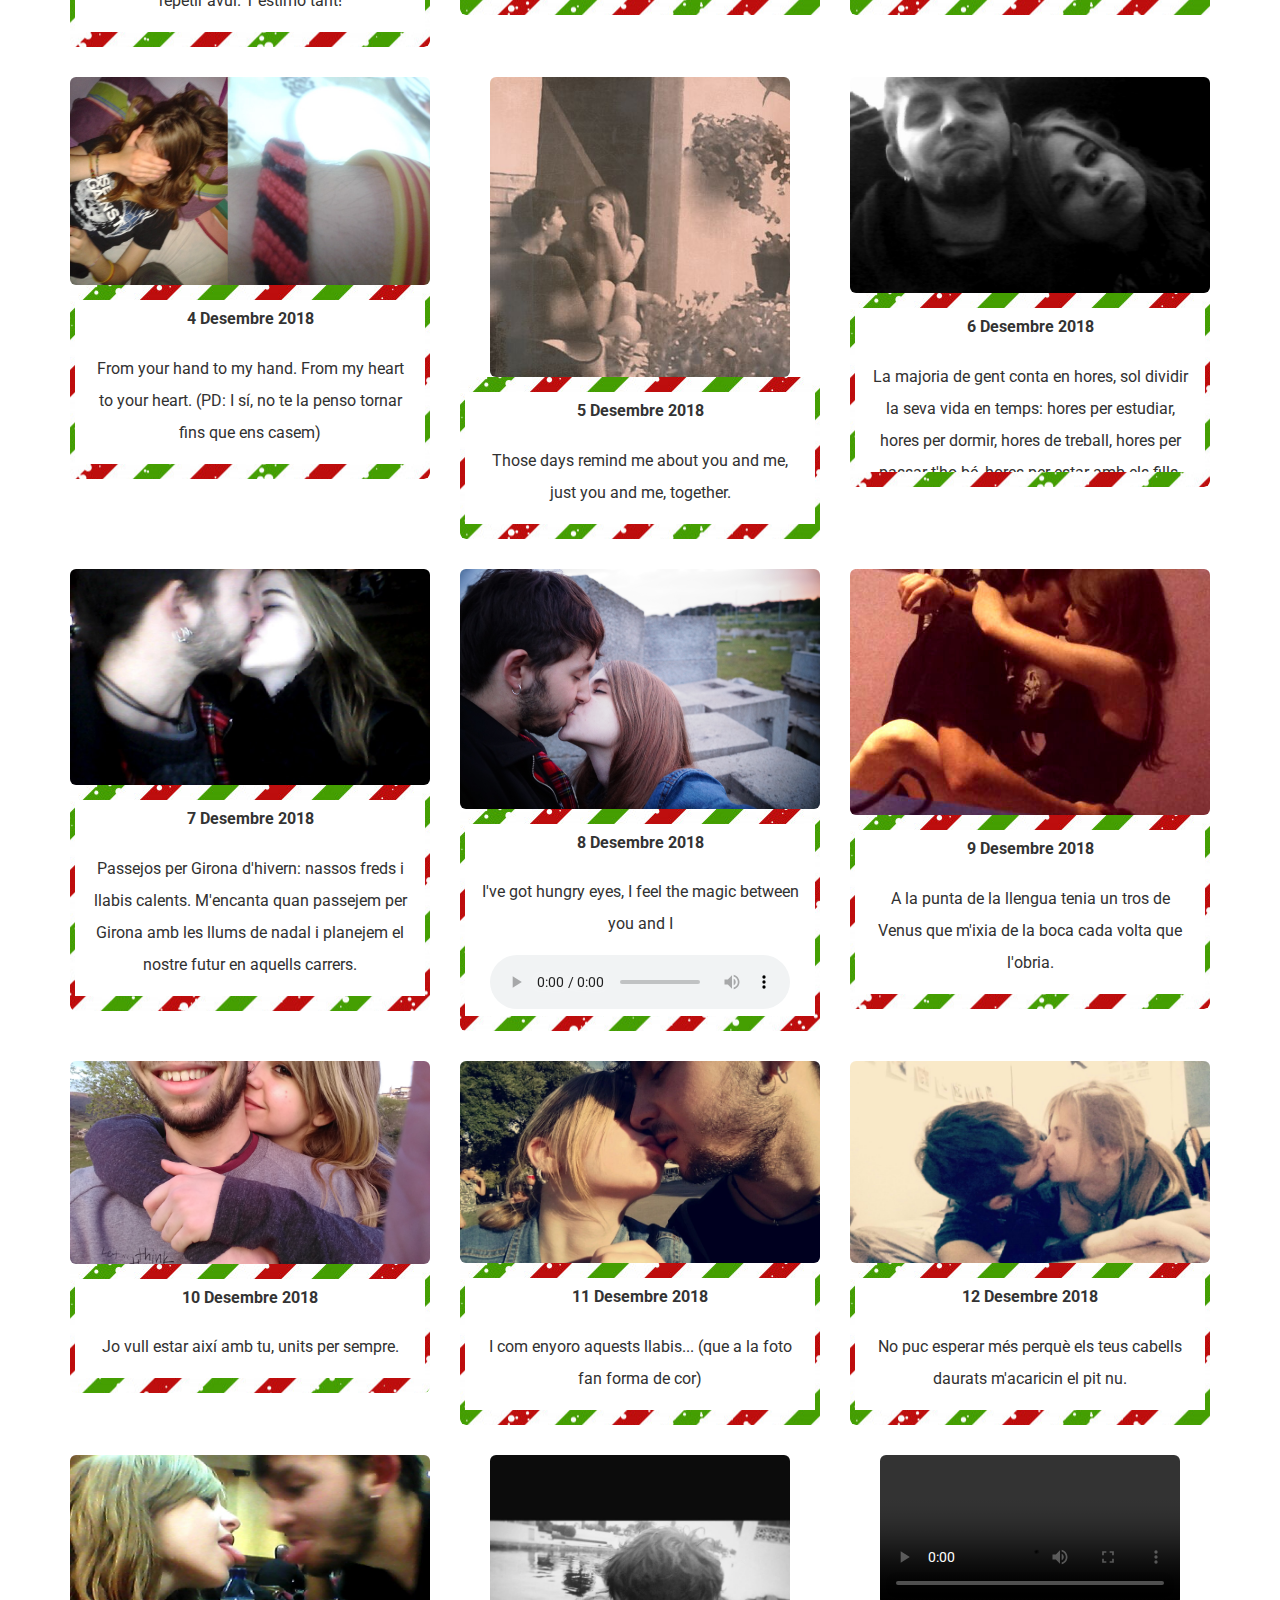
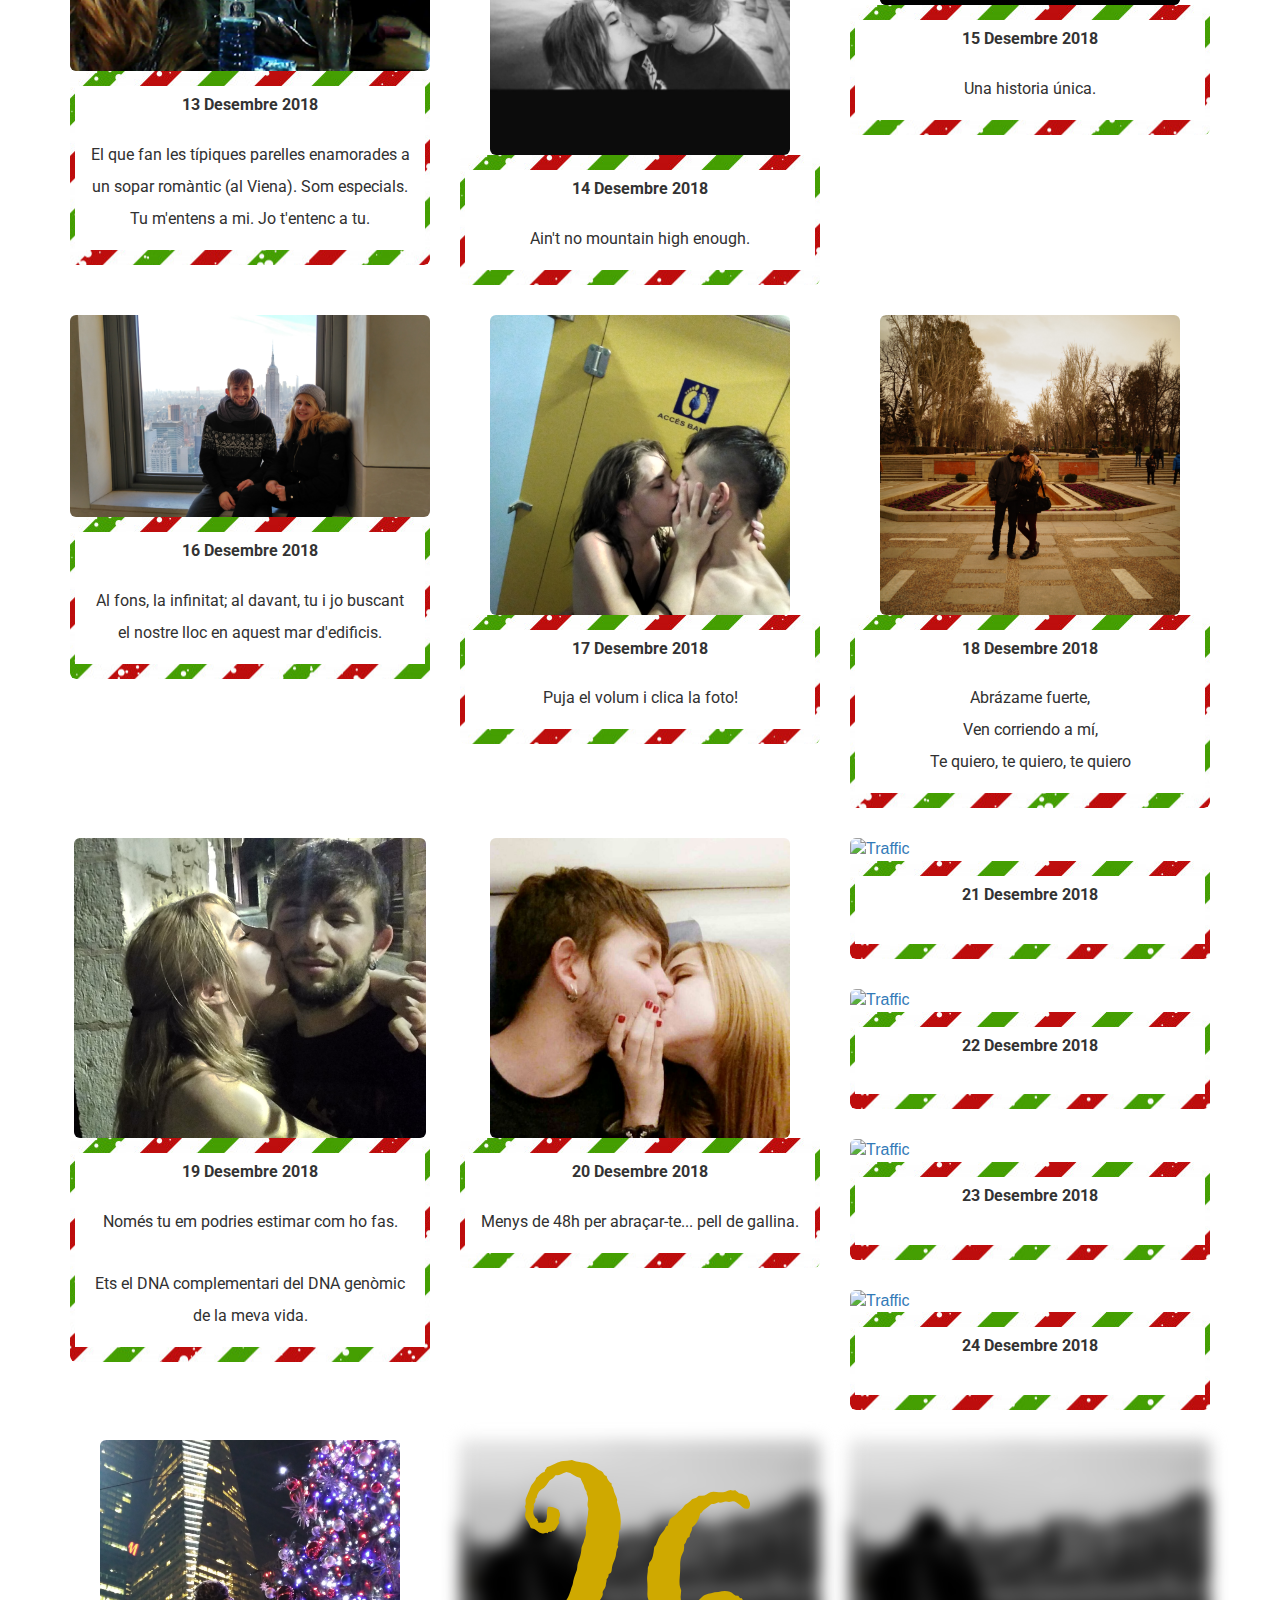
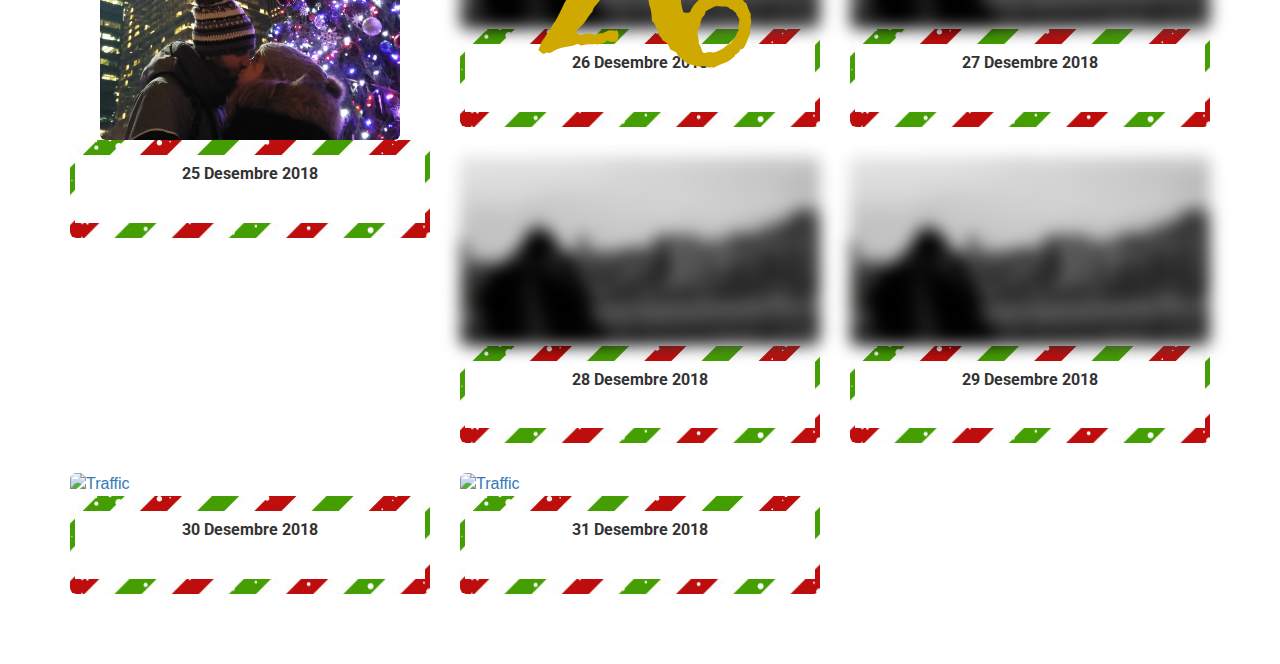
==== commit 884fa937: "text bo" ====
--- a/index.html
+++ b/index.html
@@ -153,8 +153,12 @@
         <a href="./contacte.html">
             <p style="text-align: end; font-size:0.8em">Desitjo contacte íntim.</p>
         </a>
-        <audio style="display:none; margin-left: auto; margin-right: auto" id="Beast" src="media/I_miss.mp3" controls
+        <audio style="display:none; margin-left: auto; margin-right: auto" id="missu" src="media/I_miss.mp3" controls
             autoplay></audio>
+
+            <script>
+                document.getElementById('missu').play();
+            </script>
 
         <div class="row">
             <div class="col-sm-12">
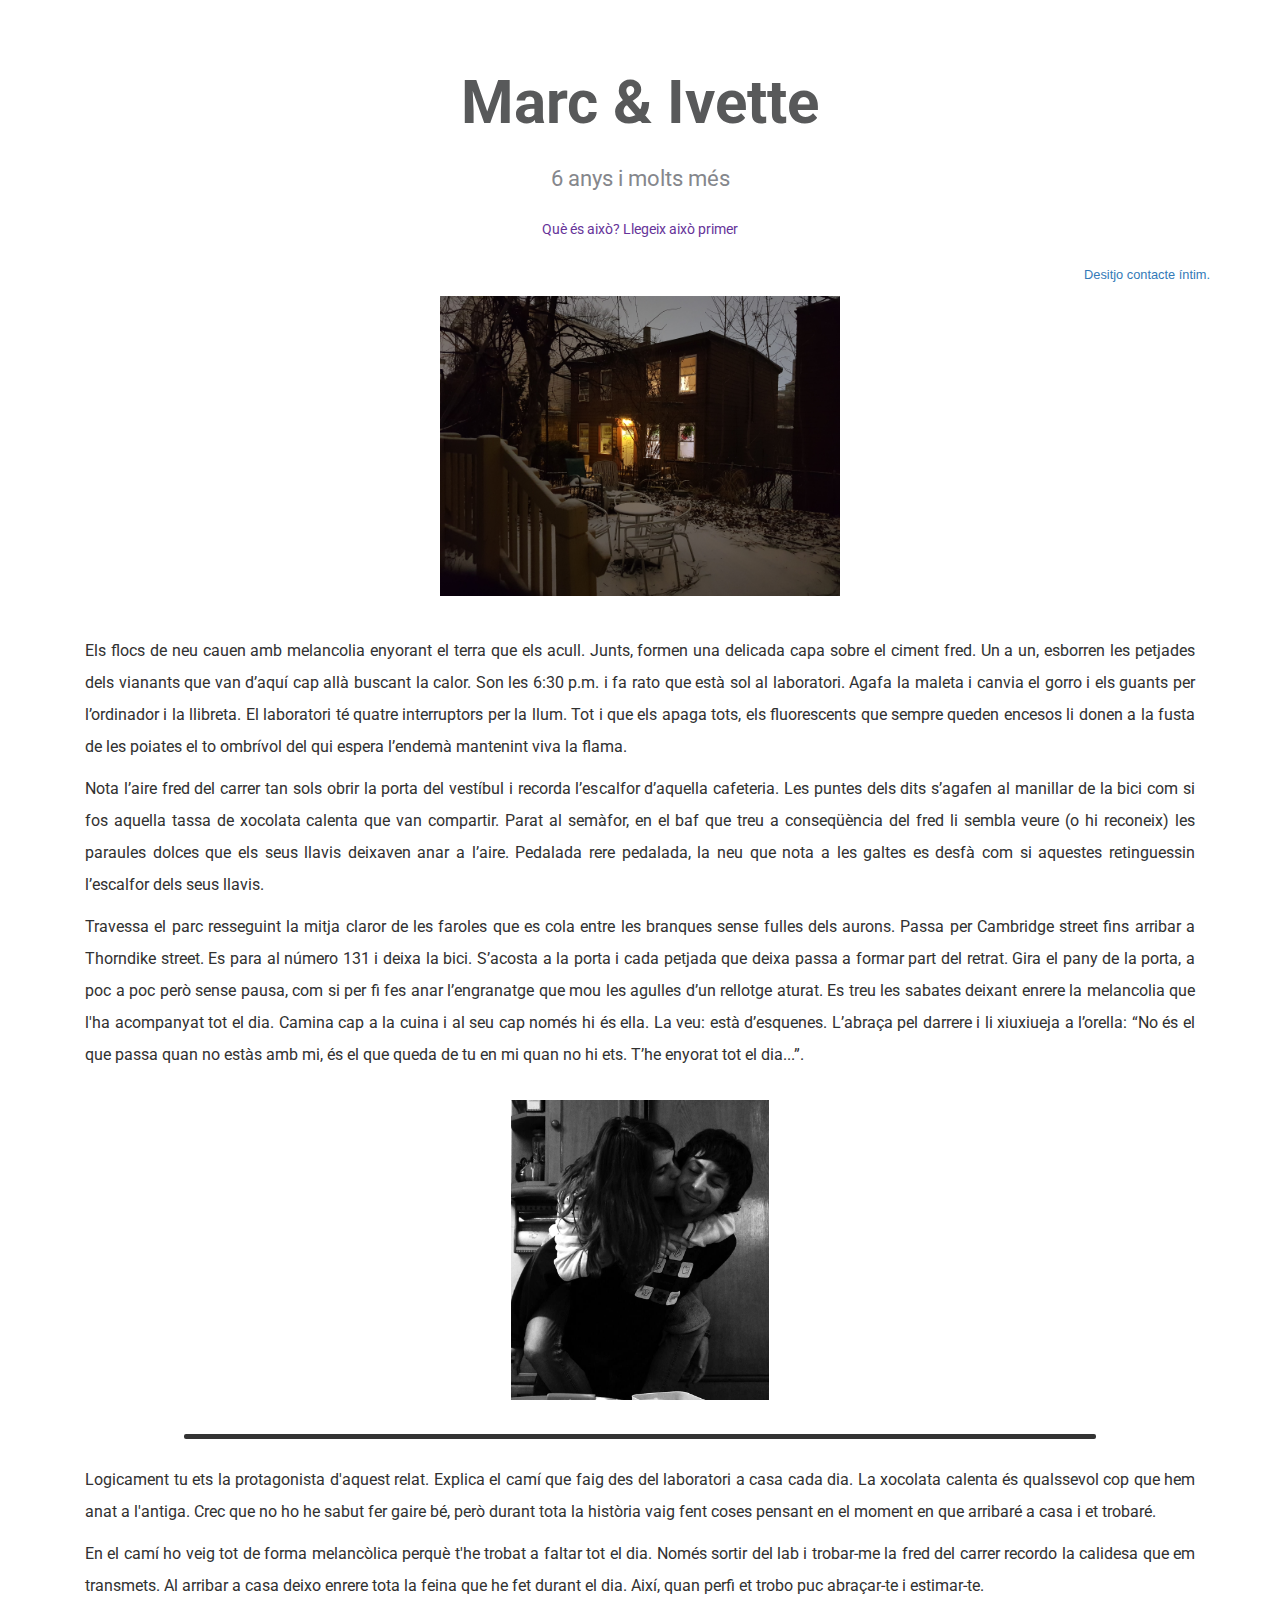
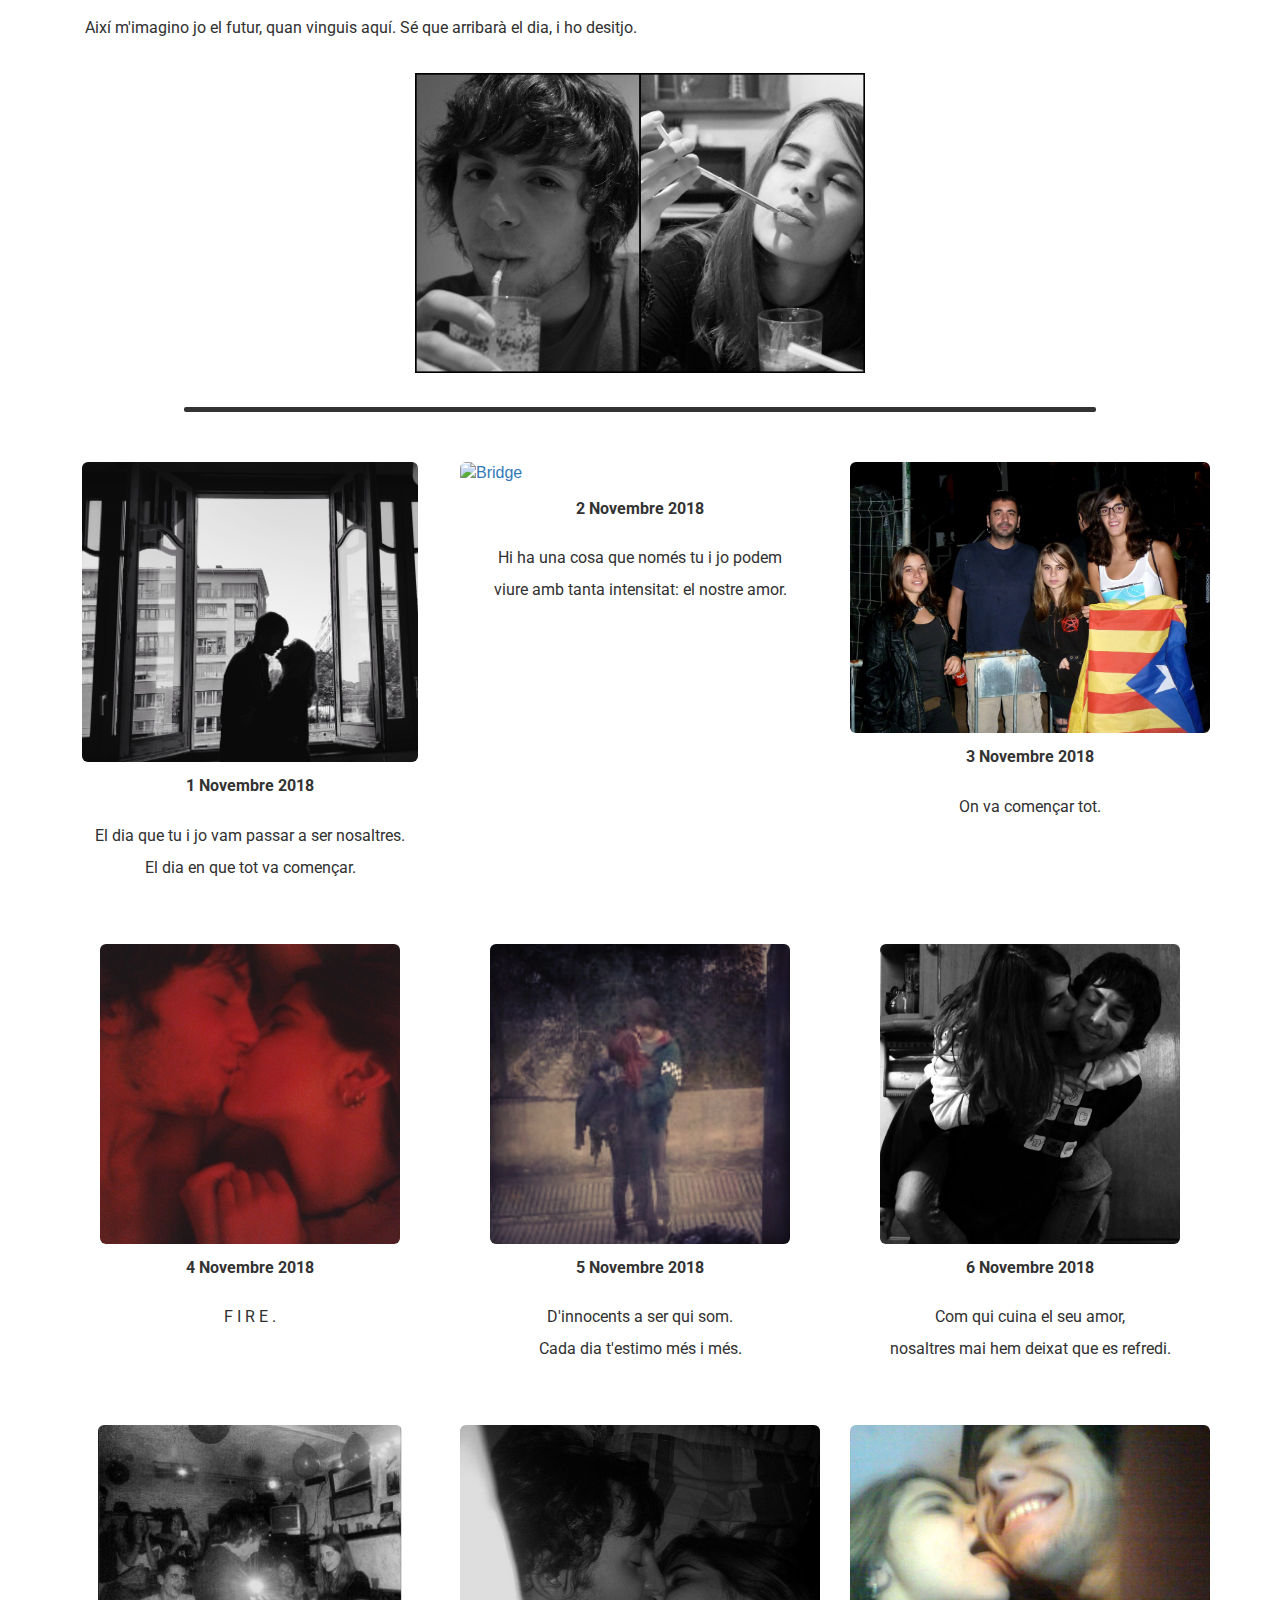
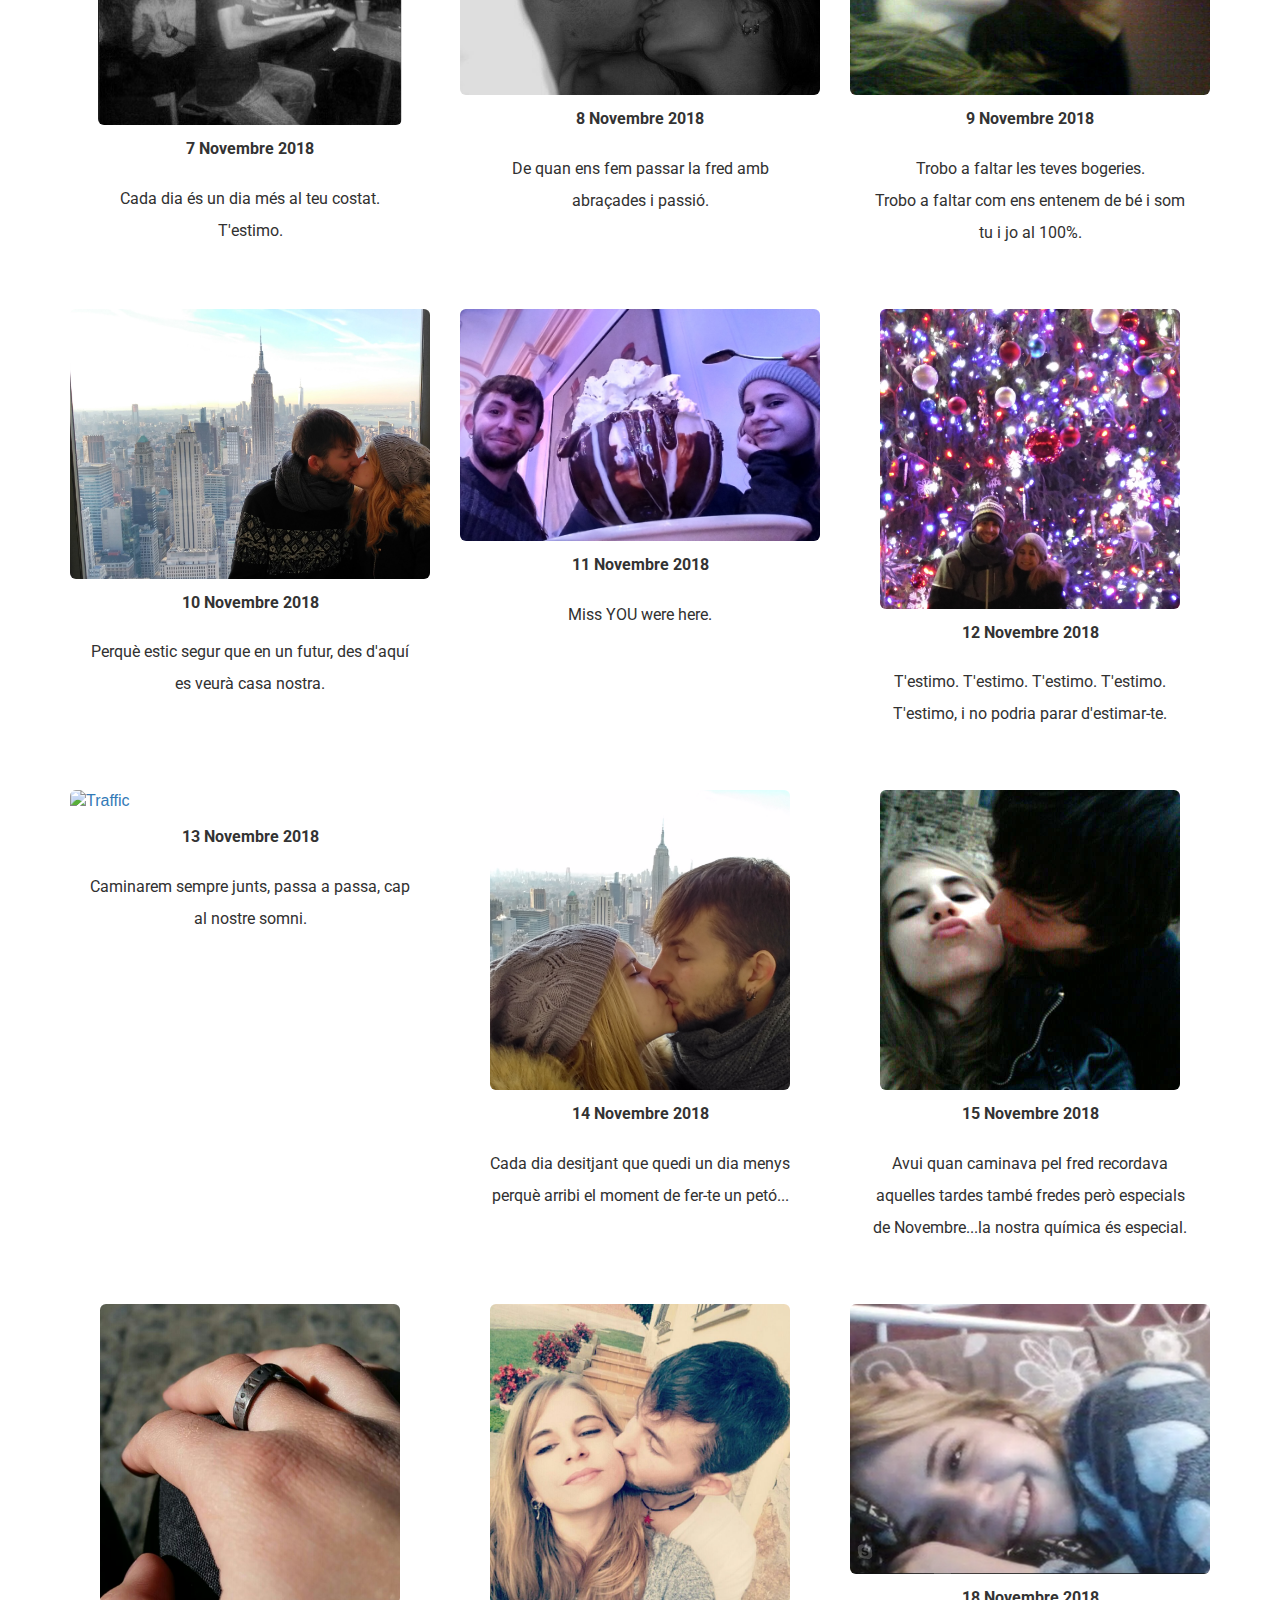
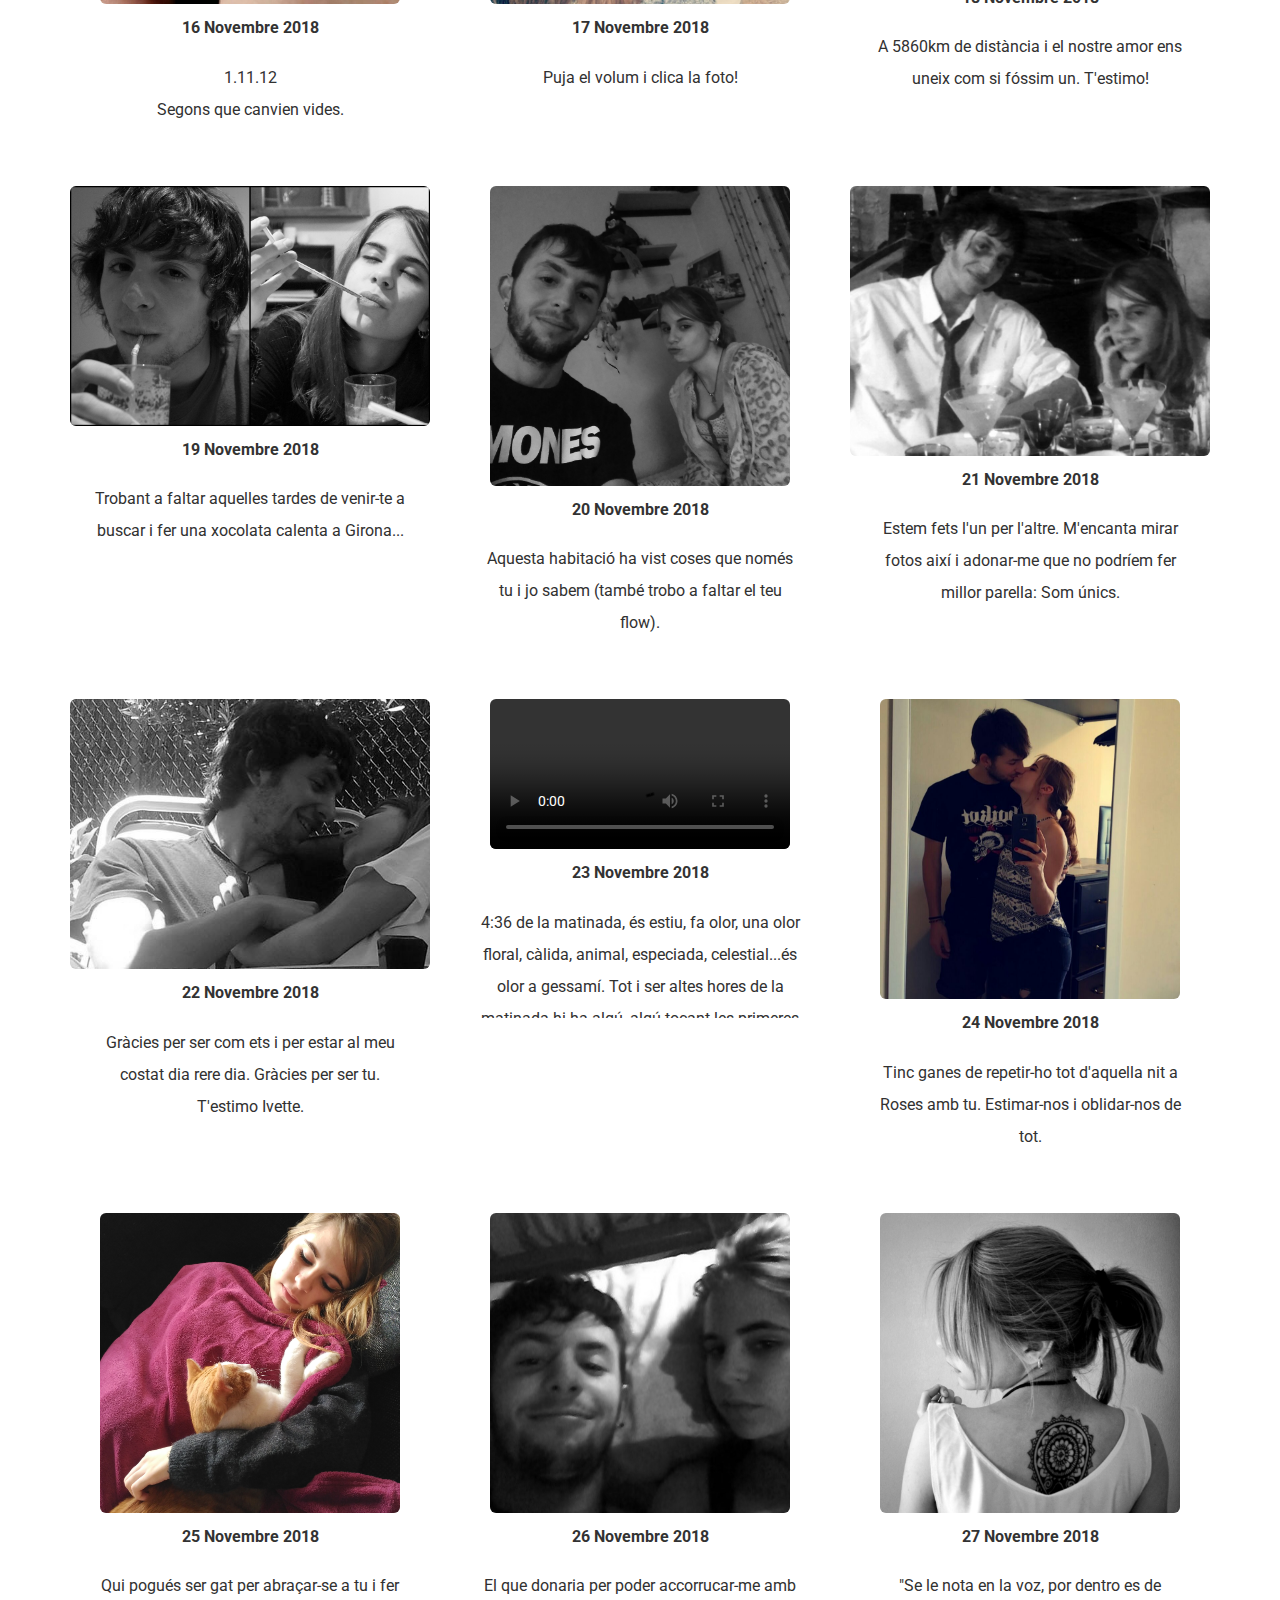
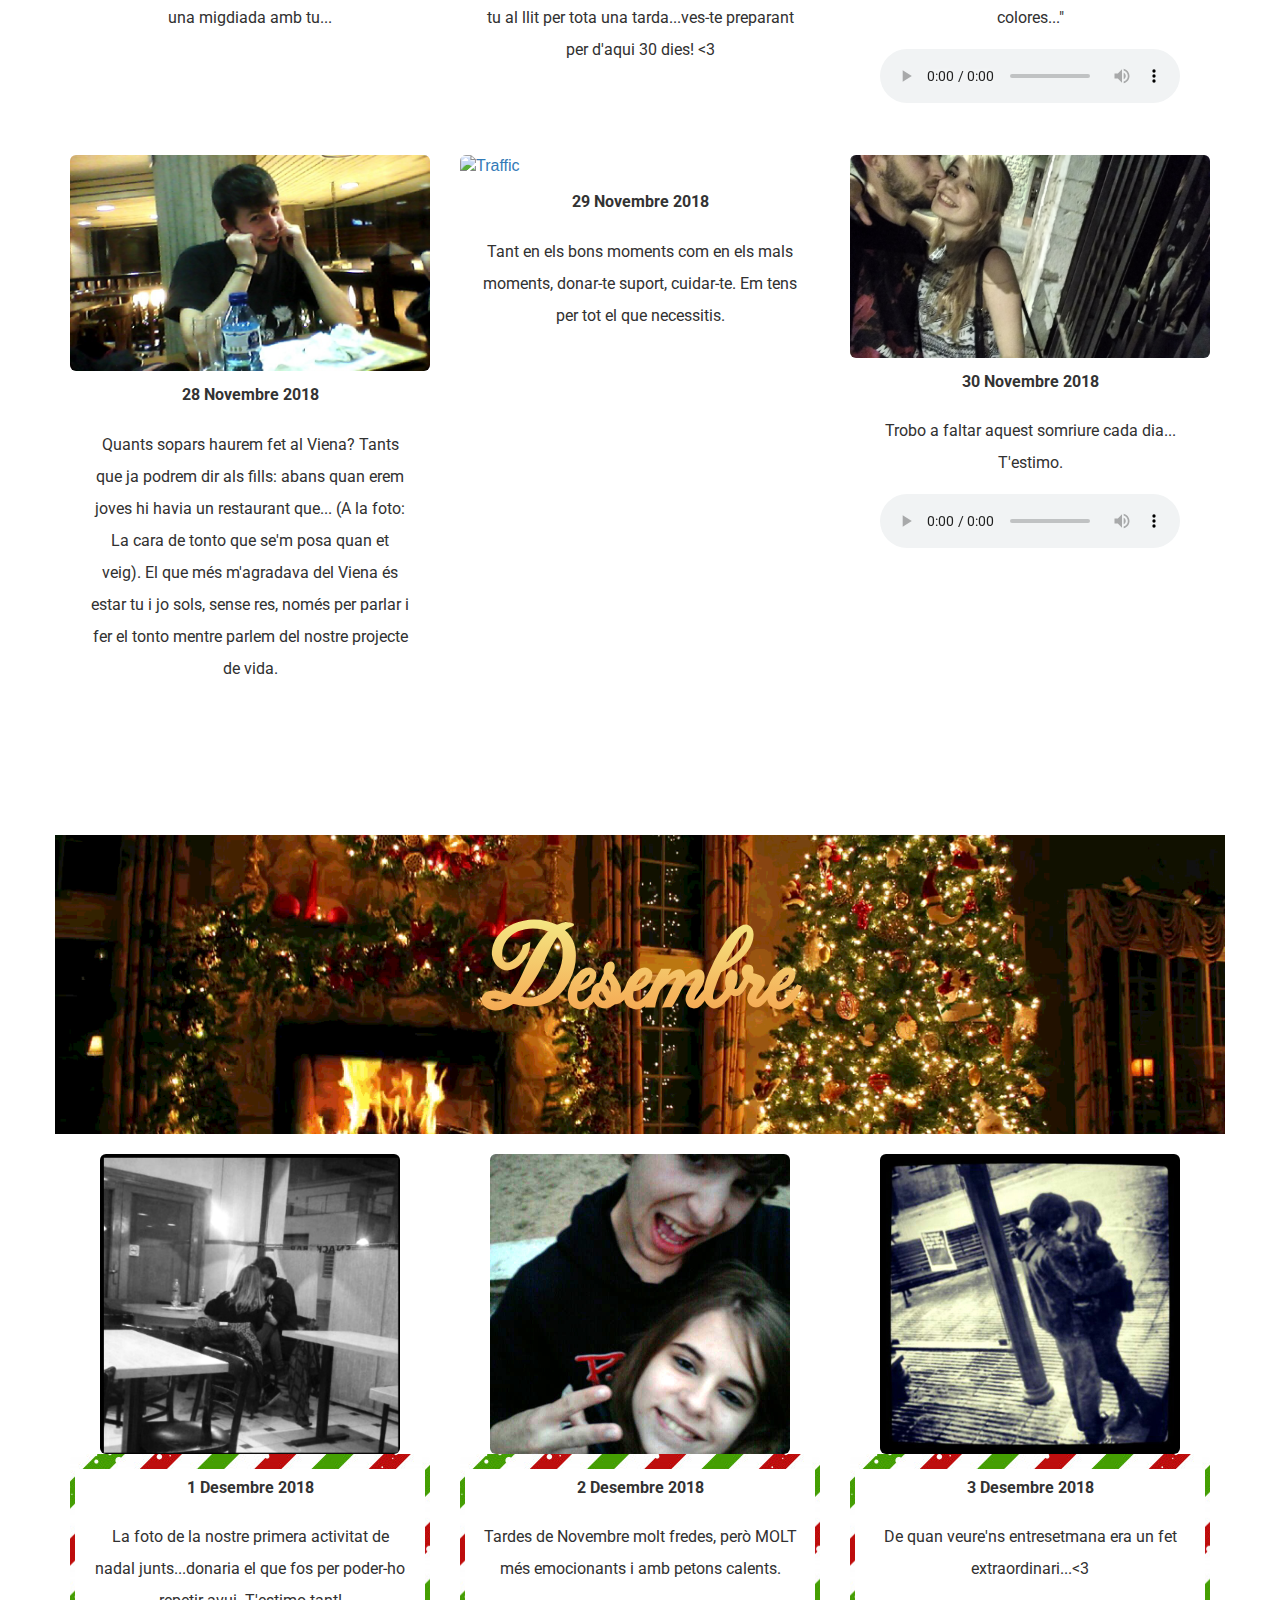
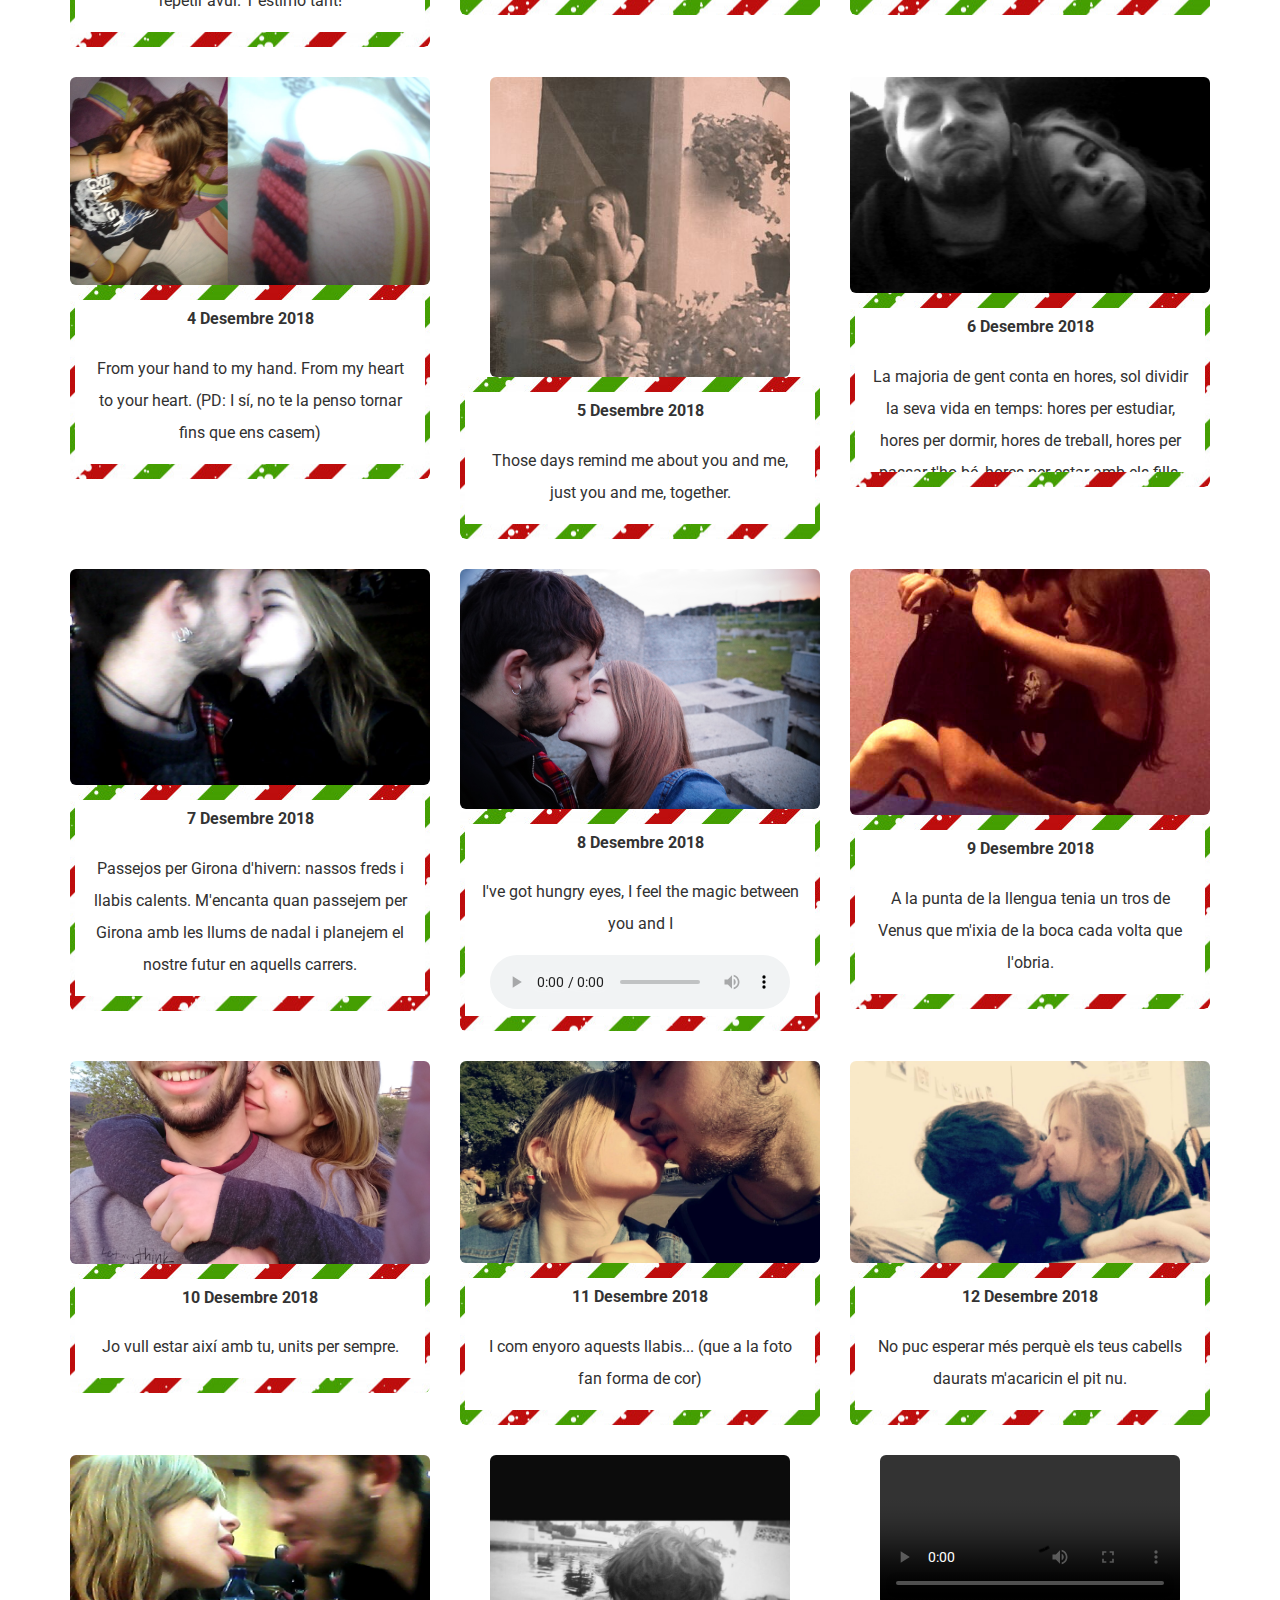
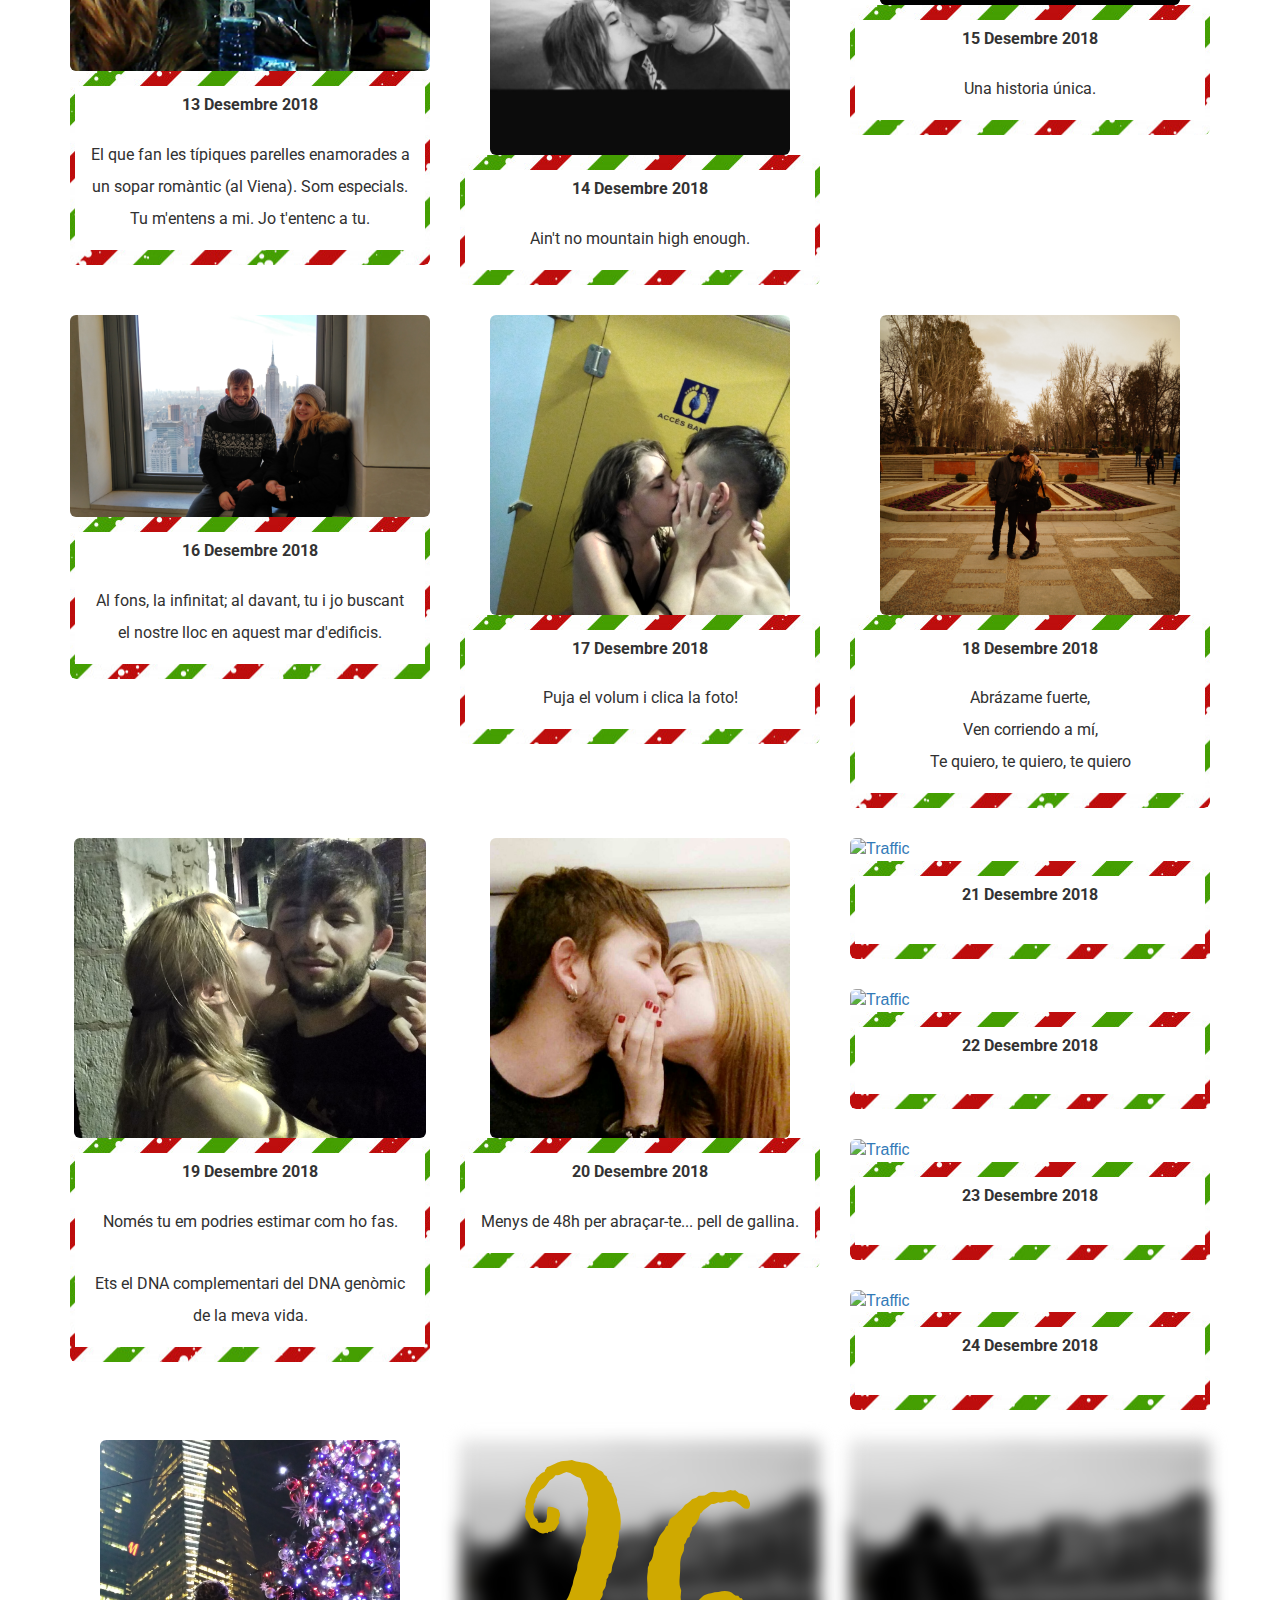
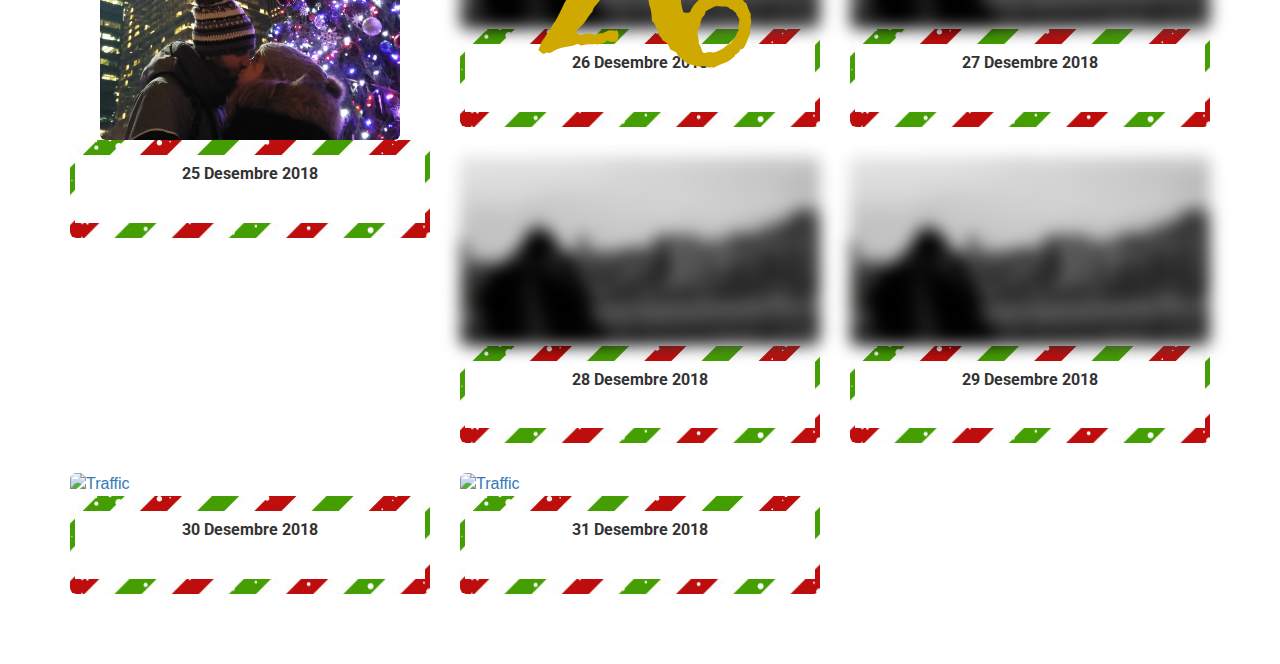
==== commit 8093a4a7: "jasñdj" ====
--- a/index.html
+++ b/index.html
@@ -157,7 +157,10 @@
             autoplay></audio>
 
             <script>
+                window.onscroll = function(){
+
                 document.getElementById('missu').play();
+                }
             </script>
 
         <div class="row">
